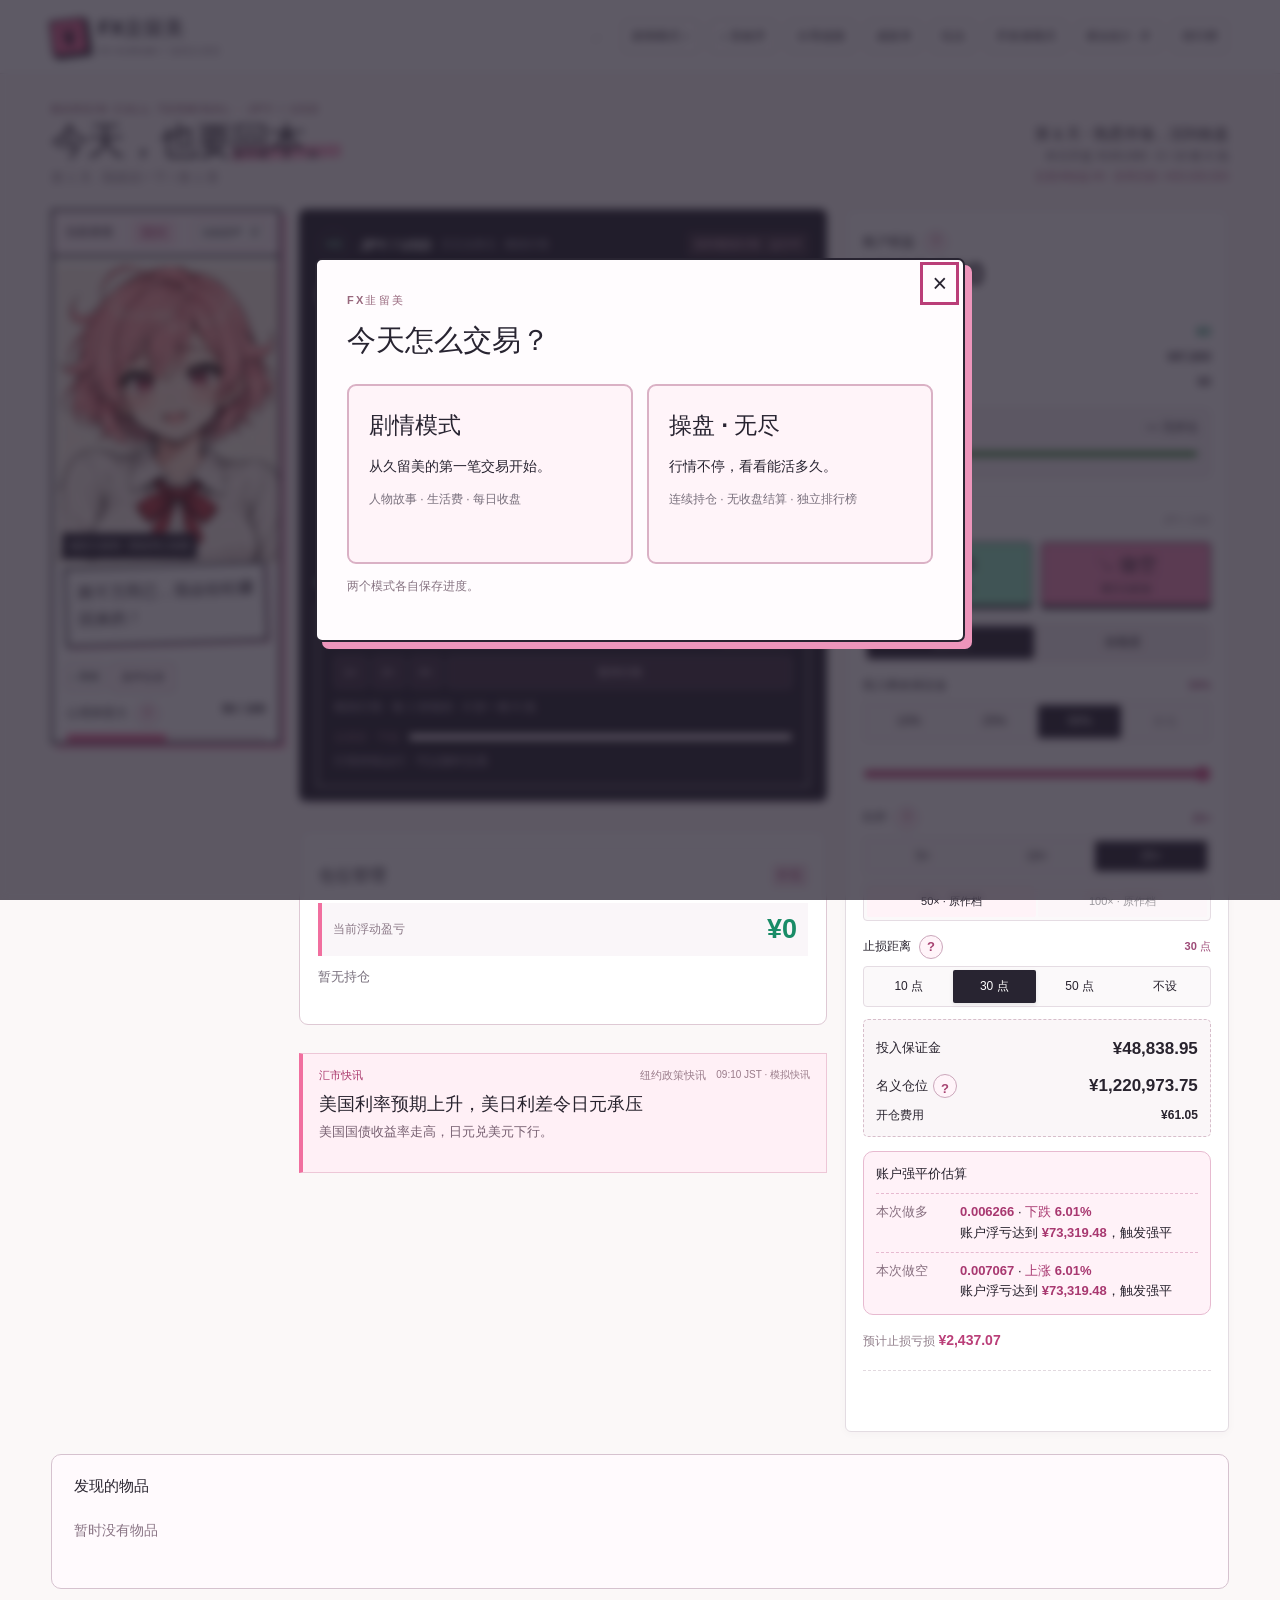
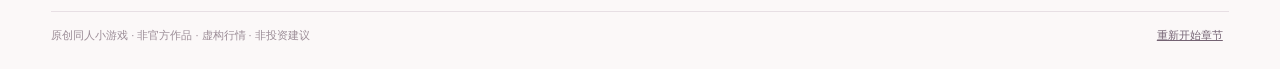
==== index.html @ 971da2e7 "Publish FX game from 8f7f3448ba2b52155eb3a84fe2fa0e01e184f22c" ====
<!doctype html>
<html lang="zh-CN">
<head>
  <meta charset="utf-8"><meta name="viewport" content="width=device-width,initial-scale=1">
  <meta name="theme-color" content="#f16f9f">
  <meta name="description" content="持仓穿过连续蜡烛图，读突发消息、管理多笔订单，和久留美一起经历外汇交易日。原创同人风模拟小游戏。">
  <title>FX韭留美 · 今天也要回本</title>
  <link rel="icon" href="data:image/svg+xml,%3Csvg xmlns='http://www.w3.org/2000/svg' viewBox='0 0 32 32'%3E%3Crect width='32' height='32' rx='6' fill='%23f16f9f'/%3E%3Ctext x='16' y='24' text-anchor='middle' font-size='25' font-weight='bold' fill='%23231f2d'%3E¥%3C/text%3E%3C/svg%3E">
  <link rel="stylesheet" href="./fx/style.css?v=8f7f3448ba2b52155eb3a84fe2fa0e01e184f22c">
</head>
<body>
<header class="topbar">
  <a class="brand" href="./fx.html"><span class="brand-mark">¥</span><span>FX韭留美 <small>FX KURUMI / 漫画交易室</small></span></a>
  <div class="top-right"><span id="saved" role="status">✓</span><button id="mode-open">剧情模式 ▾</button><button id="sound" aria-pressed="false">♪ 音效关</button><button id="share-open">分享战报</button><button id="achievements-open">成就 <b id="achievement-count">0</b></button><button id="help">玩法</button><button id="developer-open">开发者模式</button><button id="privacy-toggle">匿名统计</button><button id="leaderboard-open">排行榜</button></div>
</header>
<main>
  <p id="storage-warning" class="storage-warning" role="status" hidden></p>
  <p id="developer-status" class="developer-status" hidden>开发测试存档 · 数据已修改 · 不计入玩家统计</p>
  <div class="page-heading"><div><div class="eyebrow">MARGIN CALL TERMINAL · JPY / USD</div><h1>今天，也要<span>回本。</span></h1><p id="stage-name">第一天 / 我就试一下</p></div><div class="mission"><b id="mission-title">第一天 · 熟悉市场</b><span id="mission-copy">开盘 ¥100,000</span><small id="chapter-target">章节挑战：累计到 ¥150,000</small></div></div>
  <section class="game-grid" aria-label="外汇交易游戏">
    <aside class="character-card" id="character-card">
      <div class="character-heading"><span>当前表情</span><b id="emotion-label">平静</b><button id="voice-toggle" aria-pressed="false">动画原声 · 开</button></div>
      <div class="portrait"><img id="portrait" src="./fx/expressions/kurumi-calm.webp?v=8f7f3448ba2b52155eb3a84fe2fa0e01e184f22c" alt="久留美平静地看着屏幕"><span id="impact-stamp" class="impact-stamp" aria-hidden="true"></span><span class="portrait-name">福贺久留美 / 原创同人绘制</span></div>
      <div class="speech" id="speech" aria-live="polite"></div>
      <div class="voice-caption-row"><p id="voice-state" role="status" hidden></p><p id="voice-caption" lang="ja" hidden></p><button id="voice-replay" aria-label="重播当前心情的日语原声" hidden>↻ 重播</button><button id="voice-library-open">原声目录</button></div>
      <div class="sanity-label"><span>心理承受力 <button class="help-dot" data-help="mental" aria-label="了解心理承受力">?</button></span><b id="sanity-text">50 / 100</b></div><div class="sanity-meter"><span id="sanity-fill"></span></div>
      <p id="mental-detail" class="mental-detail" hidden></p>
    </aside>
    <div class="market-stack">
      <section class="terminal" id="terminal">
        <div class="terminal-head"><div class="pair"><span>¥/$</span><b>JPY / USD</b><small>日元兑美元 · 模拟行情</small></div><span id="market-phase">市场已暂停 · 等待决策</span></div>
        <div class="market-price"><strong id="price">0.006667</strong><span id="change">+0.000%</span><div><b id="beat-label">决策 1 / 4</b><small id="candle-label">下一段：4 根 K 线</small></div></div>
        <p id="inverse-rate" class="quote-unit" hidden>1 日元 = 0.006667 美元</p><div id="chart" class="chart" role="img" aria-label="已发生价格的蜡烛图"></div>
        <div id="risk-alerts" class="risk-alerts" aria-live="polite"></div><div class="chart-foot"><span><i class="up-swatch"></i>上涨 <i class="down-swatch"></i>下跌</span><span>东京汇市</span></div>
        <div class="playback"><div class="lower-heading"><h2>实时行情</h2><button id="motion-toggle">完整动效</button></div><div class="speed-buttons"><button data-speed="1" aria-pressed="true">1×</button><button data-speed="2">2×</button><button data-speed="4">4×</button><button id="skip">暂停行情</button></div><p id="market-cadence" class="small-print"></p><div class="heat-display"><span id="heat-label">交易室 · 平稳</span><div class="heat-meter"><i id="heat-fill"></i></div></div><p id="playback-state">等待下一笔操作</p></div>
      </section>
      <section class="position-card" id="position-card"><div class="ticket-title">仓位管理 <b id="position-count">0 笔</b></div><div class="position-pnl"><span>当前浮动盈亏</span><strong id="floating">¥0</strong></div><div id="account-liquidation" class="liquidation-estimate" hidden><b>当前持仓强平价估算</b><p id="account-liquidation-value"></p></div><p id="position-empty">暂无持仓</p><div id="position-list" class="position-list"></div><div class="hold-actions"><button id="hold">继续持有</button><button id="half">全部减半</button><button id="close">全部平仓</button></div></section>
      <section class="news" id="news"><div class="news-meta"><b>汇市快讯</b><span id="news-source">东京汇市</span><time id="news-time">09:10 JST</time></div><h2 id="news-title">正在读取消息…</h2><p id="news-copy"></p></section>
    </div>
    <aside class="trade-card">
      <div class="account-heading"><span>账户权益 <button class="help-dot" data-help="account" aria-label="了解账户资金">?</button></span><b id="equity">¥100,000</b></div>
      <div class="account-row emphasis"><span id="pnl-period">今日收益</span><b id="day-pnl">¥0</b></div>
      <div class="account-row"><span>可用保证金</span><b id="available-margin"></b></div><div class="account-row"><span>持仓保证金</span><b id="used-margin">¥0</b></div>
      <div class="margin-health"><div><span>保证金率 <button class="help-dot" data-help="margin" aria-label="了解保证金率与强平">?</button></span><b id="margin-level"></b></div><meter id="margin-meter" min="0" max="200" low="100" high="150" optimum="200" value="200"></meter></div>
      <div id="account-details" hidden><div class="account-row"><span>现金余额</span><b id="free-cash"></b></div><div class="account-row"><span>生活费预留</span><b id="reserve-amount"></b></div><div class="account-row"><span>借入未还</span><b id="external-funding"></b></div><div class="account-row"><span>累计手续费</span><b id="fees-paid"></b></div></div>
      <div class="order-empty" id="order-empty">
        <div class="ticket-title">市价订单 <span>JPY / USD</span></div>
        <div class="entry-actions"><button class="long" id="long"><span>↗ 做多</span><small>看日元升值</small></button><button class="short" id="short"><span>↘ 做空</span><small>看日元贬值</small></button></div>
        <div class="amount-mode" role="group" aria-label="投资方式"><button data-order-mode="percent" aria-pressed="true">按比例</button><button data-order-mode="amount" aria-pressed="false">按额度</button></div>
        <fieldset id="percent-field"><legend>投入剩余保证金 <output id="stake-value">50%</output></legend><div class="segments" id="stakes"><button data-stake="0.1">10%</button><button data-stake="0.25">25%</button><button data-stake="0.5" aria-pressed="true">50%</button><button data-stake="1">全仓</button></div><input id="stake-slider" aria-label="投入比例" type="range" min="1" max="100" step="1" value="50"></fieldset>
        <div id="amount-field" class="amount-field" hidden><div class="amount-heading"><label for="order-amount">投入保证金（¥）</label><button type="button" id="amount-random" title="在当前可开仓额度内随机选择，不会下单" aria-label="骰子：随机额度">🎲 随机额度</button></div><input id="order-amount" type="text" inputmode="decimal" autocomplete="off" value="10000" aria-describedby="amount-limit"><div class="amount-slider-heading"><span>拖动选择额度</span><output id="amount-selected">¥10,000</output></div><input id="amount-slider" aria-label="投入保证金额度" type="range" min="100" max="100000" step="any" value="10000"><div class="amount-slider-bounds"><span>¥100</span><span id="amount-slider-max"></span></div><span class="amount-shortcuts"><button type="button" data-amount-step="-1000">−1千</button><button type="button" data-amount-step="1000">＋1千</button><button type="button" data-amount-step="10000">＋1万</button><button type="button" id="amount-max">最大额度</button></span><small id="amount-limit">保证金额度，含费用预览</small><span id="amount-random-status" class="sr-only" role="status"></span></div><fieldset><legend>杠杆 <button class="help-dot" data-help="leverage" aria-label="了解杠杆">?</button><output id="leverage-value">25×</output></legend><div class="segments" id="leverages"><button data-leverage="5">5×</button><button data-leverage="10">10×</button><button data-leverage="25" aria-pressed="true">25×</button></div><div class="segments high-leverage"><button data-leverage="50">50× · 原作档</button><button data-leverage="100">100× · 原作档</button></div></fieldset>
        <fieldset><legend>止损距离 <button class="help-dot" data-help="stop" aria-label="了解止损点数">?</button><output id="stop-value">30 点</output></legend><div class="segments" id="stops"><button data-stop-pips="10">10 点</button><button data-stop-pips="30" aria-pressed="true">30 点</button><button data-stop-pips="50">50 点</button><button data-stop-pips="none">不设</button></div></fieldset>
        <p id="emotion-order-rule" class="small-print" role="status" hidden></p>
        <div class="order-estimate"><div class="primary-estimate"><span>投入保证金</span><b id="preview-margin"></b></div><div class="primary-estimate"><span>名义仓位 <button class="help-dot" data-help="order" aria-label="了解订单金额">?</button></span><b id="preview-notional"></b></div><div><span>开仓费用</span><b id="preview-fee"></b></div><div id="order-details" hidden><div class="account-row"><span>预计扣款</span><b id="preview-debit"></b></div><div class="account-row"><span>强平价估算（JPY / USD）</span><b id="preview-liquidation"></b></div></div></div><section class="liquidation-estimate"><b>账户强平价估算</b><div><span>本次做多</span><p id="liquidation-long"></p></div><div><span>本次做空</span><p id="liquidation-short"></p></div></section><p class="risk-line">预计止损亏损 <b id="risk-amount"></b></p><p id="order-validation" class="order-validation" role="status"></p>
        <button class="quiet" id="wait">空仓观察</button>
      </div>


      <button id="settle-day" class="primary" hidden>全平收盘 · 结算今日</button><p class="ticket-hint" id="last-trade" role="status"></p>
    </aside>
  </section>
  <section class="tools inventory"><div class="lower-heading"><h2>发现的物品</h2><span id="inventory-count"></span></div><p id="inventory-empty">暂时没有物品</p><div class="tool-row" id="tool-list"></div><div id="effect-list" class="effect-list"></div><div id="family-panel" hidden><p id="family-debt"></p><button id="repay-open">归还存款</button></div><div id="loan-panel" hidden><div><b>网络贷款</b><span id="loan-state"></span></div><p id="loan-effect"></p><button id="loan-open">申请 / 还款</button></div></section>
  <footer><span>原创同人小游戏 · 非官方作品 · 虚构行情 · 非投资建议</span><div><button id="day-review" hidden>查看今日结算</button><button id="retire" hidden>结束交易 · 主动离场</button><button id="restart">重新开始章节</button></div></footer>
</main>
<div id="news-flash" class="news-flash" role="status" aria-live="polite" hidden><b id="flash-title"></b><span id="flash-copy"></span></div>
<div id="trade-toast" class="trade-toast" role="status" hidden></div>
<dialog id="help-dialog" class="help-dialog"><button class="x-close" data-close="help-dialog" aria-label="关闭">×</button><span class="eyebrow">JPY / USD</span><h2>交易说明</h2><div id="help-copy"></div><button class="primary" data-close="help-dialog">FX 简单！</button></dialog>
<dialog id="prop-dialog" class="prop-dialog"><span class="eyebrow">TURNING POINT / 这次的选择</span><h2 id="prop-title"></h2><div class="prop-visual" aria-hidden="true"><span class="prop-envelope">¥</span><span class="prop-spark">✦</span></div><strong id="prop-amount"></strong><div id="prop-comic-frame" class="food-comic" hidden><img id="prop-comic" alt="本次消费漫画"></div><p id="prop-line"></p><p id="prop-rule" class="small-print"></p><button id="prop-done" class="primary">回到交易室</button></dialog>
<dialog id="day-dialog" class="day-dialog"><span class="eyebrow">DAY END / THE COMIC STRIP</span><h2 id="day-title">今天先到这里。</h2><p id="day-subtitle"></p><div id="day-story-comic-frame" class="story-comic-frame" hidden></div><div id="day-story-lines"></div><figure id="turnaround-panel" class="homage-panel" hidden><img id="turnaround-comic" alt="本日盈亏反转的原创漫画"><figcaption id="turnaround-caption"></figcaption></figure><figure id="homage-panel" class="homage-panel" hidden><img id="homage-image" alt="原作漫画单格致敬"><figcaption><span id="homage-caption"></span> <a id="homage-source" target="_blank" rel="noopener">原作漫画 ↗</a></figcaption></figure><div class="day-total"><span>收盘资产</span><strong id="day-total"></strong><small id="day-net"></small></div><button id="day-share" class="secondary">保存今日战报</button><button id="next-day" class="primary">第二天见</button></dialog>
<dialog id="bankrupt-dialog" class="day-dialog"><span class="eyebrow">MARGIN CALL / 章节结束</span><h2>人还在，钱先退场了。</h2><p>账户不足 ¥1,000。这一章先到这里。</p><div class="day-total"><span>最后的账户权益</span><strong id="bankrupt-money"></strong></div><button id="bankrupt-rescue" class="secondary" hidden>那把抽屉钥匙……</button><button id="new-chapter" class="primary">重新开始章节</button></dialog>
<dialog id="ending-dialog" class="day-dialog"><span class="eyebrow">ENDING / 原创四格</span><h2 id="ending-title"></h2><p id="ending-summary"></p><p id="ending-before"></p><img id="ending-comic" class="four-comic" alt="结局四格漫画"><div id="ending-captions" class="comic-captions"></div><button id="ending-restart" class="primary">重新开始</button><button id="ending-developer" class="secondary">修改测试数据／恢复原存档</button></dialog>
<dialog id="restart-dialog"><h2>真的要重新开局吗？</h2><p>本机保存的进度会被新章节替换。</p><button id="confirm-restart" class="primary">重新开始</button><button class="secondary" data-close="restart-dialog">继续这一局</button></dialog>
<dialog id="story-dialog" class="story-dialog"><span class="eyebrow">LIFE BETWEEN CANDLES / 原创人物事件</span><h2 id="story-title"></h2><div id="story-comic-frame" class="story-comic-frame" hidden><img id="story-comic" class="four-comic" alt="人物事件四格漫画"><span class="comic-cover cover-two" aria-hidden="true"></span><span class="comic-cover cover-three" aria-hidden="true"></span><span class="comic-cover cover-four" aria-hidden="true"></span></div><div id="story-captions" class="comic-captions"></div><div id="story-lines"></div><div id="story-choices"></div></dialog>
<dialog id="father-take-dialog"><h2>取用父亲的柜中存款</h2><p>取用 ¥3,000,000，将同时记入账户和父亲欠款。整章只能取一次。</p><button id="father-take-confirm" class="primary">取用三百万</button><button class="secondary" data-close="father-take-dialog">关上柜门</button></dialog>
<dialog id="repay-dialog"><h2>把钱放回抽屉</h2><p id="repay-limit"></p><label for="repay-amount">这次归还多少日元</label><input id="repay-amount" type="number" min="1" step="1"><button id="repay-all" class="secondary">归还当前能拿出的全部</button><button id="repay-confirm" class="primary">放回去</button><button class="secondary" data-close="repay-dialog">先等等</button></dialog>
<dialog id="developer-dialog" class="developer-dialog"><button class="x-close" data-close="developer-dialog" aria-label="关闭开发者模式">×</button><h2>开发者模式</h2><p>修改本机游戏数据。首次应用前会备份当前存档；应用会重新生成所选日期的剩余行情，并清空当日交易记录。打开编辑器会暂停行情，持仓请先平掉再编辑。</p><form id="developer-form" class="developer-form">
<label>可用资金（¥）<input id="dev-cash" name="cash" type="number" min="0" max="10000000000" step="any" required></label>
<label>生活费预留（¥）<input id="dev-reserve" name="reserve" type="number" min="0" max="100000000" step="any" required></label>
<label>累计交易净收益（¥）<input id="dev-profit" name="profit" type="number" min="-10000000000" max="10000000000" step="any" required></label>
<label>父亲欠款（¥）<input id="dev-debt" name="debt" type="number" min="0" max="3000000" step="any" required></label>
<label>日期（第几天）<input id="dev-day" name="day" type="number" min="1" max="10000" step="1" required></label>
<label>决策段<select id="dev-beat" name="beat"><option value="0">第 1 段</option><option value="1">第 2 段</option><option value="2">第 3 段</option><option value="3">第 4 段</option></select></label>
<label>日元兑美元价格<input id="dev-price" name="price" type="number" min="0.000001" max="100" step="any" required></label>
<label>压力<input id="dev-stress" name="stress" type="number" min="0" max="100" step="any" required></label>
<label>心理承受力<input id="dev-sanity" name="sanity" type="number" min="0" max="100" step="any" required></label>
<label>游戏阶段<select id="dev-phase" name="phase"><option value="decision">等待决策</option><option value="closing">行情结束，等待全平收盘</option><option value="day_end">收盘完成，等待休息</option><option value="resting">休市休息</option></select></label>
<label class="developer-auto"><input id="dev-auto-sanity" type="checkbox">心理承受力按正常规则计算（取消固定值）</label>
<p class="developer-note">资金与净收益分别设置：只改资金不会自动变成交易盈利。固定承受力会持续到取消固定值或恢复原存档，真实下单限制仍按该值执行。</p>
<div class="developer-actions"><button type="submit" class="primary">应用数据</button><button id="developer-restore" type="button" class="secondary">恢复修改前存档</button><button type="button" class="secondary" data-close="developer-dialog">取消</button></div><p id="developer-error" role="status"></p></form></dialog>
<dialog id="achievements-dialog" class="achievements-dialog"><button class="x-close" data-close="achievements-dialog" aria-label="关闭成就">×</button><span class="eyebrow">FX韭留美 / ACHIEVEMENTS</span><h2>成就档案</h2><p class="small-print">梗来自原作情境，成就条件为本游戏原创。成就跨章节保存，开发测试局不解锁。</p><div id="achievement-book"></div></dialog>
<dialog id="share-dialog" class="share-dialog"><button class="x-close" data-close="share-dialog" aria-label="关闭战报">×</button><span class="eyebrow">FX韭留美 / TRADING REPORT</span><h2 id="share-title">这次的战报</h2><p id="share-status" role="status">正在制作…</p><img id="share-preview" alt="FX韭留美战报分享卡" hidden><div id="share-actions" class="share-actions" hidden><a id="share-download" class="primary" download>保存战报图片</a><a id="share-original" target="_blank" rel="noopener">打开原图</a><button id="share-native" hidden>系统分享</button></div><p id="share-hint" class="small-print"></p></dialog>
<dialog id="voice-library-dialog"><button class="x-close" data-close="voice-library-dialog" aria-label="关闭原声目录">×</button><h2>动画原声 · 试听</h2><p class="small-print">官方公开 PV 短片段。点击 ▶ 试听，可暂停、拖动进度或调整音量。</p><div id="voice-list"></div><p id="voice-library-status" role="status" hidden></p><p id="voice-library-caption" role="status"></p><a href="https://fxkurumi-info.com/movie/" target="_blank" rel="noopener noreferrer">官方影片目录 ↗</a></dialog>
<dialog id="privacy-dialog"><button class="x-close" data-close="privacy-dialog" aria-label="关闭统计说明">×</button><h2>匿名统计做什么？</h2><p id="privacy-copy"></p><p id="privacy-state" role="status"></p><button id="privacy-confirm" class="primary">关闭匿名统计</button></dialog>
<dialog id="margin-dialog"><button class="x-close" data-close="margin-dialog" aria-label="关闭追加保证金">×</button><h2>追加保证金</h2><p id="margin-description"></p><label>追加金额（¥）<input id="margin-amount" type="number" min="100" step="100" inputmode="decimal"></label><button id="margin-max" class="secondary">最大可追加</button><p id="margin-error" role="status"></p><button id="margin-confirm" class="primary">确认追加</button></dialog>
<dialog id="loan-dialog"><button class="x-close" data-close="loan-dialog" aria-label="关闭贷款">×</button><h2>网络贷款</h2><p id="loan-summary"></p><label>金额（¥）<input id="loan-amount" type="number" min="100" step="100" inputmode="decimal" value="10000"></label><p id="loan-error" role="status"></p><button id="loan-borrow" class="primary">借入</button><button id="loan-repay" class="secondary">归还</button></dialog>
<dialog id="leaderboard-dialog" class="leaderboard-dialog"><button class="x-close" data-close="leaderboard-dialog" aria-label="关闭排行榜">×</button><h2>大洋榜 <button class="help-dot" data-help="stats" aria-label="了解战绩指标">?</button></h2><div class="segments ranking-modes"><button data-ranking-game="story" aria-pressed="true">剧情模式</button><button data-ranking-game="endless">操盘模式</button></div><label class="ranking-sort-label">排序 <select id="ranking-sort"><option value="survival">存活天数</option><option value="returnRate">收益率</option><option value="dailyReturnRate">日均收益率</option><option value="totalProfit">总收益</option><option value="maxProfit">最大盈利</option></select></label><button id="ranking-share" class="secondary">保存我的战绩卡</button><p id="ranking-status" role="status"></p><button id="ranking-retry" class="secondary">重新读取</button><div id="ranking-table"></div><form id="ranking-form"><label>留名（可选）<input id="ranking-name" maxlength="16" placeholder="留空即匿名" autocomplete="off"></label><p class="small-print">留空为匿名；昵称最多 16 字。已提交的记录不可修改。</p><p id="ranking-eligibility"></p><button id="ranking-publish" class="primary" type="submit">提交本局成绩</button></form></dialog>
<dialog id="detail-dialog" class="detail-dialog"><button class="x-close" data-close="detail-dialog" aria-label="关闭扩展说明">×</button><h2 id="detail-title"></h2><div id="detail-copy"></div></dialog>
<dialog id="mode-dialog" class="mode-dialog"><button class="x-close" data-close="mode-dialog" aria-label="关闭模式选择">×</button><span class="eyebrow">FX韭留美</span><h2>今天怎么交易？</h2><div class="mode-options"><button data-play-mode="story"><b>剧情模式</b><span>从久留美的第一笔交易开始。</span><small>人物故事 · 生活费 · 每日收盘</small></button><button data-play-mode="endless"><b>操盘 · 无尽</b><span>行情不停，看看能活多久。</span><small>连续持仓 · 无收盘结算 · 独立排行榜</small></button></div><p class="small-print">两个模式各自保存进度。</p></dialog>
<dialog id="opening-dialog" class="opening-dialog"><button id="opening-skip" class="x-close" aria-label="跳过开局故事">×</button><span class="eyebrow" id="opening-count">序章 / 01</span><img id="opening-face" alt="久留美开局故事的表情"><h2 id="opening-title"></h2><p id="opening-copy"></p><div class="opening-links"><a href="https://fxkurumi-info.com/#introduction" target="_blank" rel="noopener">动画故事 ↗</a><a href="https://fxkurumi-info.com/movie/" target="_blank" rel="noopener">官方 PV ↗</a></div><button id="opening-next" class="primary">继续</button></dialog>
<script type="module" src="./fx/app.js?v=8f7f3448ba2b52155eb3a84fe2fa0e01e184f22c"></script>
</body>
</html>
---- fx/style.css ----
:root{font-family:'Space Grotesk','Noto Sans SC',sans-serif;color:#28232e;background:#fbf8f8;font-synthesis:none;--pink:#f16f9f;--pink-dark:#ba3e78;--pink-light:#fff0f6;--ink:#282431;--line:#e7dfe4;--muted:#786f7c;--mint:#94eac4}*{box-sizing:border-box}html{scroll-behavior:smooth}body{margin:0;min-width:320px}button{font:inherit;color:inherit;cursor:pointer;transition:transform .16s,background .16s,box-shadow .16s}button:disabled{opacity:.45;cursor:not-allowed}button:not(:disabled):active{transform:translateY(2px)}button:focus-visible,a:focus-visible{outline:3px solid var(--pink-dark);outline-offset:3px}[hidden]{display:none!important}.positive{color:#198c67!important}.negative{color:#c34179!important}
.topbar{height:74px;background:#fff;border-bottom:1px solid var(--line);padding:0 4%;display:flex;align-items:center;justify-content:space-between;gap:18px}.brand{color:var(--ink);display:flex;align-items:center;gap:11px;font-size:20px;font-weight:900;text-decoration:none;white-space:nowrap}.brand small{font-size:11px;font-weight:700;letter-spacing:1.2px;margin-left:7px;color:#8e8390}.brand-mark{display:grid;place-items:center;background:var(--pink);border:2px solid var(--ink);box-shadow:3px 3px 0 var(--ink);width:36px;height:36px;font-size:25px;transform:rotate(-7deg)}.top-right{display:flex;align-items:center;gap:9px}.top-right>span{font-size:11px;color:#948895;margin-right:9px}.top-right button{border:1px solid #ded4da;background:#fff;border-radius:5px;padding:8px 10px;font-size:12px;white-space:nowrap}.top-right button:hover{background:var(--pink-light)}.top-right .chat-toggle{background:var(--ink);color:white;border-color:var(--ink);padding:8px 14px}.chat-toggle b{display:inline-grid;place-items:center;min-width:18px;height:18px;border-radius:50%;background:var(--pink);color:#251c29;font-size:10px;margin-left:5px}main{max-width:1500px;margin:auto;padding:29px 4% 10px}.page-heading{display:flex;align-items:end;justify-content:space-between;gap:20px;margin-bottom:22px}.eyebrow{font-size:11px;letter-spacing:2.2px;font-weight:700;color:#98687d}.page-heading h1{margin:3px 0 4px;font-size:clamp(30px,3vw,46px);font-weight:900;line-height:1.22;letter-spacing:-1.8px}.page-heading h1 span{position:relative;z-index:0}.page-heading h1 span:after{content:'';position:absolute;left:0;right:0;bottom:3px;height:13px;background:#f5adca;transform:rotate(-2deg);z-index:-1}.page-heading p{font-size:13px;color:#8b7e89;margin:0}.mission{text-align:right;display:grid;gap:4px;padding-bottom:3px}.mission b{font-size:15px}.mission span{font-size:12px;color:#625966}.mission small{font-size:11px;color:#ae6388}
.game-grid{display:grid;grid-template-columns:minmax(200px,.83fr) minmax(355px,1.9fr) minmax(280px,1.09fr);gap:18px;align-items:start}.character-card{border:2px solid var(--ink);box-shadow:5px 5px 0 #f2accb;background:#fff}.character-heading{display:flex;justify-content:space-between;align-items:center;font-size:12px;border-bottom:2px solid var(--ink);padding:10px 12px;background:#fff6fa}.character-heading b{color:#ae3e71;background:#fce1ed;padding:3px 8px;font-size:13px}.portrait{position:relative;height:310px;background:#f7dfe9;overflow:hidden}.portrait img{width:100%;height:100%;object-fit:cover;object-position:center 23%;display:block}.portrait-name{position:absolute;bottom:8px;left:9px;background:var(--ink);color:#fff;font-size:10px;padding:6px 7px;letter-spacing:.2px}.impact-stamp{position:absolute;top:12px;left:11px;color:#a62d66;font-weight:900;font-size:18px;line-height:1.3;transform:rotate(-8deg);text-shadow:2px 2px white,-2px 2px white,2px -2px white}.speech{border:2px solid var(--ink);box-shadow:3px 3px 0 #ebc3d6;background:#fff;margin:-2px 12px 19px;position:relative;z-index:1;transform:rotate(-2deg);padding:11px;font-size:16px;font-weight:800;min-height:66px;line-height:1.65}.sanity-label{display:flex;justify-content:space-between;margin:0 14px 8px;font-size:12px}.sanity-meter{height:8px;margin:0 14px;background:#f1e9ed}.sanity-meter span{display:block;width:100%;height:100%;background:var(--pink);transition:width .22s}.character-card>p{font-size:11px;color:#80727d;margin:9px 14px 16px;line-height:1.7}
.market-stack{min-width:0;display:grid;gap:12px}.terminal{background:#26242f;border-radius:7px;color:#fff;padding:19px 18px 14px;box-shadow:0 3px 0 #ded5dd}.terminal-head{display:flex;justify-content:space-between;align-items:center;gap:8px}.pair{display:flex;align-items:center;gap:9px}.pair span{color:var(--mint);border:1px solid #55515f;font-size:11px;border-radius:100%;width:33px;height:33px;display:grid;place-items:center}.pair b{font-size:15px}.pair small{font-size:11px;color:#b9b4c5}.terminal-head>span{font-size:11px;color:#edc4d8;background:#403540;padding:5px 7px;border-radius:2px;text-align:right}.market-price{display:flex;align-items:baseline;gap:12px;margin-top:15px}.market-price strong{font-size:34px;font-weight:500;letter-spacing:-1px}.market-price>span{font-size:13px}.market-price>div{margin-left:auto;display:grid;text-align:right;gap:2px}.market-price b{font-size:12px;color:#f4bbd3}.market-price small{font-size:10px;color:#aaa5b4}.chart{height:240px;margin-top:8px}.chart svg{width:100%;height:100%;overflow:visible}.chart-foot{display:flex;justify-content:space-between;gap:12px;font-size:10px;color:#aba5b7}.chart-foot i{display:inline-block;width:7px;height:7px;margin:0 5px}.chart-foot i:first-child{margin-left:0}.up-swatch{background:#8ae4bf}.down-swatch{background:#f58cba}.news{border:1px solid #edc7d7;border-left:4px solid var(--pink);background:#fff0f6;padding:14px 16px;min-height:148px}.news-meta{display:flex;justify-content:space-between;font-size:11px;color:#a83469}.news-meta span{color:#9a7c8a}.news h2{font-size:18px;margin:8px 0 4px;line-height:1.45}.news p{font-size:13px;line-height:1.7;margin:0;color:#765f70}.news-bottom{display:flex;align-items:center;justify-content:space-between;gap:8px;margin-top:10px;border-top:1px solid #eed2de;padding-top:9px;color:#a04d73;font-size:11px}.news-bottom button{border:1px solid #dda6bd;color:#9d3d6b;background:#fff8fb;border-radius:3px;font-size:11px;padding:5px 9px}.ticker{display:flex;align-items:center;gap:9px;border:1px solid var(--line);background:#fff;padding:9px 12px;min-height:48px}.ticker-label{font-size:12px;font-weight:800;white-space:nowrap}.ticker-label small{display:none}.ticker p{font-size:11px;color:#837583;overflow:hidden;white-space:nowrap;text-overflow:ellipsis;margin:0;flex:1}.ticker button{font-size:11px;border:0;background:none;color:#a84475;text-decoration:underline;white-space:nowrap}
.trade-card{border:1px solid #e3dce2;border-radius:6px;background:#fff;padding:20px 17px 18px;box-shadow:0 2px 8px #33253508}.account-heading{display:grid;gap:3px;padding-bottom:12px}.account-heading span{font-size:13px;font-weight:700}.account-heading small{font-size:10px;color:#9e919c;font-weight:400;margin-left:5px}.account-heading b{font-size:31px;font-weight:600;letter-spacing:-1.2px}.account-row{display:flex;justify-content:space-between;gap:8px;font-size:12px;color:#807582;padding:4px 0}.account-row b{color:#403947;font-weight:600}.account-row.emphasis{border-top:1px dashed #e0d5dd;margin-top:8px;padding-top:10px;font-size:13px}.capital-flow{height:0;overflow:hidden;opacity:0;color:#a94575;font-size:11px;text-align:center;transition:height .2s,opacity .2s}.capital-flow:not(:empty){height:auto;min-height:25px;opacity:1;margin:7px 0;background:#fff1f7;padding:5px}.ticket-title{border-top:1px solid #ebe3e7;padding-top:15px;font-size:14px;font-weight:800;display:flex;justify-content:space-between;align-items:center;gap:5px}.ticket-title span{font-size:10px;color:#a2959f;font-weight:400}.ticket-title b{background:#f5e1eb;color:#ad4779;padding:3px 7px;font-size:12px}.trade-card fieldset{border:0;padding:0;margin:14px 0 0;min-width:0}.trade-card legend{display:flex;justify-content:space-between;width:100%;padding:0;margin-bottom:7px;font-size:12px;font-weight:600}.trade-card output{font-size:11px;color:#9d4a77;font-weight:600}.segments{display:flex;border:1px solid #e5dce3;background:#fbf9fa;padding:3px;gap:2px;border-radius:4px}.segments button{flex:1;min-width:0;border:0;background:none;border-radius:2px;padding:8px 2px;font-size:12px}.segments button[aria-pressed="true"]{background:var(--ink);color:white;box-shadow:0 2px 4px #251f2d18}.risk-line{font-size:11px;color:#917f8b;line-height:1.6;margin:12px 0}.risk-line b{color:#b34d7c}.entry-actions{display:grid;grid-template-columns:1fr 1fr;gap:9px}.entry-actions button{border:1px solid var(--ink);box-shadow:0 3px 0 var(--ink);border-radius:4px;padding:9px 5px;background:var(--mint)}.entry-actions button.short{background:#f28fba}.entry-actions span{display:block;font-size:19px;font-weight:800}.entry-actions small{font-size:10px}.quiet{width:100%;padding:10px 7px;background:#fff;border:1px solid #d6cbd3;border-radius:4px;margin-top:14px;font-size:12px}.quiet:hover,.hold-actions button:hover{background:#fff0f6}.position-price{display:grid;grid-template-columns:1fr auto;gap:7px;font-size:11px;color:#817380;margin-top:16px}.position-price b{font-size:13px;color:var(--ink)}.position-pnl{margin-top:15px;background:#faf6f9;border-left:4px solid var(--pink);padding:11px;display:grid;gap:4px}.position-pnl span{font-size:11px;color:#8b7987}.position-pnl strong{font-size:29px}.position-meta,.position-risk{display:flex;justify-content:space-between;gap:8px;font-size:11px;color:#877985;margin-top:12px}.position-risk{border-top:1px dashed #e5dbe1;padding-top:12px;margin-bottom:16px}.position-risk b{color:#a93c72}.hold-actions{display:grid;gap:8px}.hold-actions button{padding:11px 7px;border:1px solid #d5c9d2;background:#fff;border-radius:4px;font-size:12px;font-weight:600}.hold-actions button:first-child{background:var(--mint);border-color:var(--ink);box-shadow:0 3px 0 var(--ink)}.hold-actions button:last-child{background:#fbd5e6}.ticket-hint{border-top:1px dashed #e2d9df;margin:17px 0 0;padding-top:12px;font-size:11px;color:#847682;line-height:1.65;min-height:43px}
.lower-grid{display:grid;grid-template-columns:2.72fr 1fr;gap:18px;margin:24px 0 20px}.tools,.playback{background:#fff;border:1px solid var(--line);padding:16px}.lower-heading{display:flex;justify-content:space-between;align-items:center;gap:10px;margin-bottom:11px}.lower-heading h2{margin:0;font-size:15px}.lower-heading span{font-size:11px;color:#948794}.tool-row{display:grid;grid-template-columns:repeat(3,1fr);gap:9px}.tool-row button{text-align:left;background:#fff9fc;border:1px solid #e3d6df;border-radius:4px;padding:12px 10px;min-height:72px}.tool-row button:hover:not(:disabled){background:#ffe8f2;border-color:#d883aa;transform:translateY(-2px)}.tool-row b{display:block;font-size:13px;margin-bottom:5px}.tool-row small{font-size:11px;line-height:1.5;color:#8d7e8b}.speed-buttons{display:flex;gap:5px}.speed-buttons button{border:1px solid #ded2da;background:#fff;border-radius:4px;padding:8px 9px;font-size:11px;white-space:nowrap}.speed-buttons button[aria-pressed="true"]{background:var(--ink);color:white}.speed-buttons button:last-child{flex:1}.playback p{font-size:11px;color:#9a8a95;margin:10px 0 0}footer{border-top:1px solid var(--line);padding:15px 0;display:flex;justify-content:space-between;gap:10px;align-items:center;color:#9b8c96;font-size:11px}footer button{border:0;background:none;text-decoration:underline;color:#746373;font-size:11px}
.news-flash{position:fixed;z-index:6;top:86px;left:50%;transform:translateX(-50%);width:min(560px,calc(100% - 32px));background:#fff7fb;border:2px solid var(--ink);box-shadow:6px 6px 0 var(--pink);padding:14px 18px}.news-flash b{display:block;color:#ae3972;font-size:15px}.news-flash span{display:block;margin-top:5px;font-size:12px;color:#665666;line-height:1.6}.trade-toast{position:fixed;z-index:7;top:45%;left:50%;transform:translateX(-50%);padding:14px 20px;background:#fff;border:2px solid var(--ink);box-shadow:5px 5px 0 var(--pink);font-size:18px;font-weight:800;white-space:nowrap;max-width:95vw}.trade-toast.loss{color:#b9447b}.trade-toast.gain{color:#218c68}.flying-order{position:fixed;z-index:11;pointer-events:none;background:var(--pink);border:2px solid var(--ink);box-shadow:3px 3px 0 var(--ink);padding:8px 10px;font-weight:800;font-size:14px;white-space:nowrap}
dialog{border:2px solid var(--ink);border-radius:7px;background:#fffcfe;color:var(--ink);box-shadow:7px 7px 0 #ed95bb;max-height:90dvh;overflow:auto;padding:28px;width:min(540px,calc(100% - 28px))}dialog::backdrop{background:#211b2ab8;backdrop-filter:blur(4px)}dialog h2{font-size:27px;line-height:1.3;margin:9px 0 13px}dialog p,dialog li{font-size:14px;line-height:1.8}dialog ol{padding-left:20px}dialog li{margin:10px 0}.small-print{font-size:12px!important;color:#877482}.primary,.secondary{display:block;width:100%;border-radius:4px;padding:12px;border:1px solid var(--ink);margin-top:13px;font-size:14px}.primary{background:var(--pink);font-weight:800;box-shadow:0 3px 0 var(--ink)}.secondary{background:#fff;border-color:#d7cbd3}.x-close{position:absolute;right:10px;top:8px;border:0;background:none;font-size:25px}.chat-dialog{width:390px;height:min(670px,calc(100dvh - 42px));max-height:calc(100dvh - 42px);margin:auto 24px auto auto;padding:0;display:flex;flex-direction:column}.chat-dialog:not([open]){display:none}.chat-head{display:flex;justify-content:space-between;align-items:center;padding:18px 17px;background:#fbe7f0;border-bottom:1px solid #efd0de}.chat-head b{font-size:17px}.chat-head small{display:block;font-size:10px;color:#947889;margin-top:3px}.chat-head button{font-size:24px;border:0;background:none}.chat-tabs{display:flex;border-bottom:1px solid var(--line)}.chat-tabs button{flex:1;border:0;background:#fff;text-align:center;font-size:12px;padding:12px 3px}.chat-tabs button[aria-selected="true"]{border-bottom:3px solid var(--pink-dark);font-weight:800;color:#aa4677}.chat-tabs span{color:#9f8b99}.chat-messages{flex:1;min-height:0;overflow:auto;background:#fcf8fa;padding:16px}.message{max-width:85%;margin-bottom:15px}.message b{font-size:10px;color:#9d5780}.message p{display:inline-block;background:white;border:1px solid #e8dbe4;padding:8px 10px;border-radius:4px;margin:4px 0 0;font-size:13px;line-height:1.6}.message.self{margin-left:auto;text-align:right}.message.self b{display:block}.message.self p{background:#f8dbe9;border-color:#e6acc6;text-align:left}.chat-replies{display:flex;gap:7px;padding:12px;flex-wrap:wrap;background:white;border-top:1px solid var(--line)}.chat-replies button{background:#fff4f8;border:1px solid #dfc0d0;border-radius:16px;font-size:11px;padding:7px 9px}.chat-replies button:hover:not(:disabled){background:#fbdde9}.chat-note{font-size:10px!important;margin:0 12px 12px;color:#968594;line-height:1.4!important}.day-dialog{width:min(640px,calc(100% - 28px))}.three-panels{display:grid;grid-template-columns:repeat(3,1fr);gap:8px;margin:20px 0}.three-panels>div{border:2px solid var(--ink);background:#fff4f9;min-height:150px;padding:11px}.three-panels>div:nth-child(2){background:#f5dce8}.three-panels>div:nth-child(3){background:#fffbfd}.three-panels small{font-size:10px;letter-spacing:1px;color:#a34876;font-weight:800}.three-panels p{font-size:13px;line-height:1.65;margin:12px 0 0;font-weight:600}.day-total{border-top:2px dashed #dfc4d2;border-bottom:2px dashed #dfc4d2;padding:14px 0;margin:20px 0}.day-total span,.day-total small{display:block;font-size:12px;color:#887080}.day-total strong{display:block;font-size:38px;margin:5px 0}.settlement-dialog{width:min(550px,calc(100% - 28px))}.settlement-head span{font-size:11px;color:#a24d77;font-weight:800;letter-spacing:2px}.settlement-head h2{font-size:27px}.settlement-head p{color:#847681}.settlement-ledger{max-height:38vh;overflow:auto;border-top:1px solid var(--line);margin-top:14px}.settlement-row{display:grid;grid-template-columns:1fr auto;gap:3px 8px;border-bottom:1px dashed #e6dce1;padding:9px 0;font-size:12px}.settlement-row small{grid-column:1/-1;color:#a08e9a}.settlement-row b{color:#228864}.settlement-row.loss-row b{color:#c14e7d}.settlement-total{border-top:2px solid var(--ink);padding-top:14px;margin-top:15px}.settlement-total span{display:block;font-size:13px}.settlement-total strong{display:block;font-size:34px;margin:4px 0}.settlement-total small{font-size:12px;color:#9c557c}.settlement-next{display:block;width:100%;background:var(--pink);border:1px solid var(--ink);box-shadow:0 3px 0 var(--ink);padding:12px;margin-top:18px;border-radius:4px;font-weight:800}.trade-feedback{display:none}
@media(max-width:1180px){main{padding-left:2.6%;padding-right:2.6%}.topbar{padding:0 2.6%}.game-grid{grid-template-columns:200px minmax(320px,1fr) 280px;gap:12px}.portrait{height:282px}.terminal{padding:15px 12px}.pair small{display:none}.trade-card{padding:16px 12px}.chart{height:228px}.lower-grid{gap:12px}.tool-row small{font-size:10px}}
@media(max-width:930px){.top-right>span{display:none}.game-grid{grid-template-columns:minmax(0,1fr) 280px}.character-card{grid-column:1/-1;display:grid;grid-template-columns:110px 1fr 190px;min-height:130px;align-items:center;padding-right:10px;box-shadow:3px 3px 0 #f2accb}.character-heading{grid-column:2;grid-row:1;align-self:start;border:0;background:none;padding:8px 10px;font-size:11px}.portrait{grid-column:1;grid-row:1/4;height:130px}.portrait-name,.impact-stamp{display:none}.speech{grid-column:2;grid-row:2/4;margin:16px 8px 12px;min-height:0;padding:8px;font-size:14px}.sanity-label{grid-column:3;grid-row:1;align-self:end;margin:0 8px}.sanity-meter{grid-column:3;grid-row:2;margin:0 8px}.character-card>p{grid-column:3;grid-row:3;align-self:start;margin:0 8px 9px;font-size:10px}.lower-grid{grid-template-columns:1fr}.chart{height:235px}}
@media(max-width:690px){.topbar{height:60px;padding:0 14px}.brand{font-size:16px;gap:8px}.brand-mark{width:28px;height:28px;font-size:22px}.brand small{display:none}.top-right{gap:4px}.top-right button{padding:7px;font-size:11px}.top-right .chat-toggle{padding:7px 9px}main{padding:18px 13px 8px}.page-heading{gap:10px;align-items:start;margin-bottom:14px}.page-heading h1{font-size:28px;letter-spacing:-1px}.page-heading p{font-size:11px}.eyebrow{font-size:9px;letter-spacing:1px}.mission{max-width:150px;padding-top:8px}.mission b{font-size:11px}.mission span,.mission small{font-size:9px;line-height:1.4}.game-grid{grid-template-columns:1fr;gap:12px}.character-card{grid-template-columns:86px 1fr 115px;min-height:108px;padding-right:3px}.portrait{height:108px}.character-heading{font-size:9px;padding:5px 7px}.character-heading b{font-size:10px;padding:2px 3px}.speech{font-size:11px;line-height:1.5;margin:14px 5px 5px;padding:6px}.sanity-label{font-size:9px;margin:0 5px}.sanity-meter{height:6px;margin:0 5px}.character-card>p{font-size:9px;line-height:1.3;margin:0 5px 8px}.terminal{padding:14px 13px 12px}.terminal-head>span{font-size:10px}.market-price{margin-top:10px}.market-price strong{font-size:31px}.market-price>span{font-size:11px}.market-price b{font-size:11px}.market-price small{font-size:9px}.chart{height:196px}.chart-foot{font-size:9px}.chart-foot span:last-child{display:none}.news{padding:12px;min-height:0}.news h2{font-size:16px}.news p{font-size:12px}.news-bottom{font-size:10px}.ticker{min-height:40px;padding:8px}.ticker-label,.ticker button{font-size:10px}.ticker p{font-size:10px}.trade-card{padding:15px}.account-heading{grid-column:1/-1}.account-heading b{font-size:31px}.trade-card{display:grid;grid-template-columns:1fr 1fr;column-gap:14px}.account-row{font-size:11px}.account-row.emphasis{grid-column:1/-1}.capital-flow,.order-empty,.position-card,.ticket-hint{grid-column:1/-1}.order-empty{display:grid;grid-template-columns:1fr 1fr;gap:0 10px}.order-empty[hidden],.position-card[hidden]{display:none!important}.ticket-title{grid-column:1/-1}.trade-card fieldset{margin-top:10px}.trade-card fieldset:nth-of-type(3){grid-column:1/-1}.trade-card legend{font-size:11px}.segments button{font-size:11px;padding:9px 0;min-height:38px}.risk-line,.entry-actions,.quiet{grid-column:1/-1}.entry-actions{margin-top:3px}.quiet{margin-top:11px}.position-card{margin-top:3px}.position-pnl{margin-top:12px}.hold-actions{grid-template-columns:repeat(3,1fr);gap:5px}.hold-actions button{font-size:11px;padding:9px 5px}.lower-grid{margin-top:16px}.tools,.playback{padding:13px}.tool-row{grid-template-columns:1fr;gap:6px}.tool-row button{min-height:0;padding:10px}.tool-row b{font-size:12px}.tool-row small{font-size:10px}.playback p{font-size:10px}.chat-dialog{width:100%;height:min(75dvh,650px);max-height:85dvh;margin:auto 0 0;border-radius:12px 12px 0 0}.three-panels{grid-template-columns:1fr}.three-panels>div{min-height:0;padding:9px}.three-panels p{margin:4px 0 0;font-size:12px}.day-dialog{padding:21px}.day-dialog h2{font-size:23px}.day-total strong{font-size:33px}.settlement-dialog{padding:20px}footer{font-size:9px}footer button{font-size:10px}.trade-toast{white-space:normal;text-align:center;font-size:14px;width:calc(100% - 42px)}}
@media(prefers-reduced-motion:reduce){body:not(.motion-full) *,body:not(.motion-full) *:before,body:not(.motion-full) *:after{animation:none!important;transition:none!important;scroll-behavior:auto!important}}
/* Prevent the chart's intrinsic SVG size from widening the mobile grid. */
.market-stack{grid-template-columns:minmax(0,1fr)}.market-stack>*{min-width:0}.chart{min-width:0;overflow:hidden}.ticker p{min-width:0}
@media(max-width:690px){.page-heading{display:block}.page-heading h1{white-space:nowrap;font-size:clamp(25px,7.2vw,30px)}.mission{max-width:none;text-align:left;border-left:3px solid var(--pink);padding:4px 0 4px 8px;margin-top:10px}.mission b{font-size:12px}.mission span,.mission small{font-size:10px}.market-price{gap:7px}.market-price strong{font-size:28px}.market-price>div{min-width:66px}.terminal-head{gap:4px}.terminal-head>span{max-width:104px}}

/* Yen trading room: character switching, transaction feedback and story items. */
.character-heading{gap:5px;flex-wrap:wrap}.character-heading button{font-size:10px;border:1px solid #d9b2c4;background:#fff;padding:4px 6px;border-radius:3px;white-space:nowrap}.character-card .mental-detail{font-size:10px;color:#a94573;border-top:1px dashed #edcede;padding-top:7px;margin-top:-6px}.quote-unit{font-size:10px;color:#b8afc2;margin:4px 0 0;line-height:1.6}.market-price strong{font-variant-numeric:tabular-nums;font-size:clamp(26px,2.7vw,36px)}.news-meta{flex-wrap:wrap;gap:5px 10px}.news-meta span{margin-left:auto}.news-meta time{font-size:10px;color:#9a7c8a}.news{min-height:120px}.tools #father{background:#fff7e7;border-color:#e4c992}.lower-heading #motion-toggle{font-size:10px;background:#fff;border:1px solid #dacbd5;padding:4px 6px;border-radius:3px}.heat-display{display:flex;align-items:center;gap:10px;margin-top:12px}.heat-display>span{font-size:11px;white-space:nowrap;color:#936f83}.heat-meter{height:6px;flex:1;overflow:hidden;border-radius:5px;background:#efe6ec}.heat-meter i{display:block;height:100%;border-radius:5px;background:linear-gradient(90deg,#8ce0bc,#ffbd64,#f575a4);transition:width .35s}.heat-display+p{margin-top:7px}.deal-impact{position:fixed;z-index:80;pointer-events:none;left:50%;top:38%;display:grid;gap:5px;text-align:center;padding:14px 26px;min-width:220px;background:#fff7ec;border:3px solid #312332;box-shadow:6px 6px 0 #ef98ba;color:#322535}.deal-impact small{font-size:14px;font-weight:900;letter-spacing:2px}.deal-impact b{font-size:30px;font-weight:900;white-space:nowrap}.deal-impact.loss{background:#fbe2ee;box-shadow:6px 6px 0 #b76289}.deal-impact.hold{background:#e4f9ef}.trade-spark{position:fixed;width:8px;height:12px;z-index:79;border-radius:2px;pointer-events:none;box-shadow:0 0 12px #ffcc7888}body[data-heat="4"] .terminal,body[data-heat="5"] .terminal{border:1px solid #c88950}body[data-heat="5"] .heat-display>span{color:#c6602b;font-weight:900}.prop-dialog{width:min(460px,calc(100% - 30px));padding:30px;text-align:center;border:3px solid #302432;border-radius:0;box-shadow:8px 8px 0 #ec9fc0;overflow:hidden}.prop-dialog::backdrop{background:#211823bb;backdrop-filter:blur(4px)}.prop-dialog h2{font-size:26px;line-height:1.4;margin:12px 0}.prop-visual{height:126px;display:grid;place-items:center;position:relative}.prop-envelope{display:grid;place-items:center;transform:rotate(-5deg);width:118px;height:82px;background:linear-gradient(155deg,#fff6d5,#efc974);border:3px solid #3c2c31;box-shadow:5px 5px 0 #dba858;color:#624729;font-size:44px;font-weight:900}.prop-spark{position:absolute;right:23%;top:6px;font-size:33px;color:#e99e41}.prop-dialog[data-kind="mochiko"] .prop-envelope{background:#d3e5fc;box-shadow:5px 5px 0 #8fabcc}.prop-dialog[data-kind="yasuko"] .prop-envelope{background:#ebd1e5;box-shadow:5px 5px 0 #b57fa4}.prop-dialog>strong{display:block;font-size:35px;font-weight:900;color:#a84470;font-variant-numeric:tabular-nums}.prop-dialog>p{font-size:14px;line-height:1.8}.prop-dialog .small-print{font-size:11px;color:#9a7d8a}.prop-dialog .primary{width:100%}.canon-quote{margin:16px 0;padding:12px;border-left:3px solid #e28faf;background:#fff1f7;font-size:13px;line-height:1.7}.canon-quote cite{display:block;font-size:10px;font-style:normal;margin-top:5px}.canon-quote a{color:#a74372}.comic-face{width:100%;height:124px;object-fit:contain;display:block;margin:2px 0 8px}.three-panels>div{overflow:hidden}.three-panels p{font-size:12px}
@media(max-width:930px){.character-card{grid-template-columns:110px minmax(0,1fr);padding-right:10px}.portrait{grid-row:1/6;height:162px}.character-heading{grid-column:2;grid-row:1;padding:7px 9px;align-self:center;justify-content:start}.speech{grid-column:2;grid-row:2;margin:0 8px 10px}.sanity-label{grid-column:2;grid-row:3;align-self:center;margin:0 9px 5px}.sanity-meter{grid-column:2;grid-row:4;margin:0 9px}.character-card>p#emotion-explain{display:none}.character-card .mental-detail{grid-column:2;grid-row:5;border:0;margin:4px 9px 7px;padding:0;align-self:center}.character-heading b{margin-right:auto}.character-heading button{font-size:10px}}
@media(max-width:690px){.character-card{grid-template-columns:90px minmax(0,1fr);min-height:144px;padding-right:5px}.portrait{height:144px}.character-heading{padding:6px 5px;gap:4px}.character-heading>span{display:none}.character-heading button{font-size:9px;padding:4px}.speech{font-size:12px;margin:0 5px 9px;padding:6px;line-height:1.5}.sanity-label{font-size:10px;margin:0 5px 4px}.sanity-meter{margin:0 5px}.character-card .mental-detail{font-size:9px;margin:4px 5px 6px}.news-meta span{font-size:10px}.news-meta time{width:100%;font-size:9px}.market-price strong{font-size:29px}.quote-unit{font-size:9px}.tools .tool-row{grid-template-columns:1fr;gap:7px}.tool-row button{display:flex;justify-content:space-between;align-items:center;gap:10px}.tool-row b{font-size:12px}.tool-row small{font-size:9px;margin:0;text-align:right}.deal-impact{padding:12px 18px;min-width:210px}.deal-impact b{font-size:27px}.prop-dialog{padding:22px}.prop-dialog h2{font-size:23px}.prop-dialog>strong{font-size:31px}.three-panels>div{display:grid;grid-template-columns:75px minmax(0,1fr);gap:0 9px;align-items:center}.comic-face{grid-column:1;grid-row:1/3;height:95px;width:75px;margin:0}.three-panels small,.three-panels p{grid-column:2}.three-panels p{line-height:1.6}.three-panels small{align-self:end}.three-panels p{align-self:start}}
.tool-row{display:grid;grid-template-columns:repeat(3,minmax(0,1fr));gap:10px}.tool-row button{min-width:0}.effect-list p{margin:8px 0;padding:8px 12px;background:#f7e6ec;border-left:3px solid #d16c92;font-size:12px;line-height:1.6}#family-panel{border:1px dashed #bb6c86;border-radius:8px;padding:12px;margin:14px 0}#family-panel p{margin:0 0 8px;font-size:13px}.story-dialog{width:min(540px,calc(100vw - 28px))}.story-dialog p{line-height:1.8}#story-choices{display:grid;gap:10px;margin-top:24px}#story-choices button{text-align:left;padding:14px;background:#fae6ee;border:1px solid #df8dac;border-radius:8px}#repay-amount{display:block;width:100%;box-sizing:border-box;padding:12px;font-size:18px;margin:10px 0}#journal-lines{max-height:50vh;overflow:auto}.chat-tabs{overflow-x:auto}.chat-tabs button{flex:1;min-width:95px}.chat-replies,#chat-replies{flex-wrap:wrap;max-height:180px;overflow:auto}.comic-face{object-fit:cover;object-position:top}.top-right{flex-wrap:wrap}#privacy-toggle{font-size:11px}
@media(max-width:650px){.tool-row{display:grid;grid-template-columns:repeat(2,minmax(0,1fr))}.top-right{gap:5px}.topbar{align-items:flex-start}.top-right button{padding:6px}.story-dialog{padding:20px}#story-lines p{font-size:14px}}

.voice-caption-row{margin:0 12px 10px;display:flex;align-items:center;gap:6px}#voice-caption{font-size:11px;line-height:1.5;margin:0;color:#9c4d72;flex:1}#voice-replay{border:1px solid #d9b2c4;background:#fff;border-radius:4px;font-size:10px;padding:5px;white-space:nowrap}#voice-toggle{font-size:10px;padding:4px 6px;border:1px solid #d9b2c4;background:#fff;border-radius:3px;white-space:nowrap}@media(max-width:690px){.voice-caption-row{grid-column:2;margin:0 5px 5px}#voice-caption{font-size:9px}#voice-toggle{font-size:9px}.character-heading{grid-column:2;gap:4px}}
/* Closing and night are player-controlled states, independent of market playback. */
#settle-day{width:100%;margin-top:14px;min-height:50px;font-size:1rem;background:#d58faf;color:#251e2a}
.rest-panel{margin:18px 0;padding:22px;border:2px solid #665b73;border-radius:12px;background:#302936;color:#efe6f0}
.rest-panel h2{margin:0 0 8px}.rest-panel p{color:#c5b7ce;line-height:1.7}.rest-panel button{min-height:44px}
.typing-status{min-height:25px;font-size:12px;color:#8f6b83;padding:5px 16px;background:#eee8ee}
.typing-status:not(:empty){animation:typing-pulse 1.2s ease-in-out infinite}
.message-new{animation:message-in .22s ease-out}
@keyframes message-in{from{opacity:0;transform:translateY(8px)}to{opacity:1;transform:none}}
@keyframes typing-pulse{50%{opacity:.55}}
.four-comic{display:block;width:min(100%,48.75vh);max-height:65vh;object-fit:contain;background:white;border:2px solid #302936;margin:12px auto}
.story-comic-frame{position:relative;width:min(100%,48.75vh);margin:12px auto;background:#fff}.story-comic-frame .four-comic{width:100%;max-height:none;margin:0}.comic-cover{display:none;position:absolute;width:50%;height:50%;background:#fff;border:1px solid #302936;box-sizing:border-box}.cover-two{top:0;right:0}.cover-three{bottom:0;left:0}.cover-four{bottom:0;right:0}.stage-one .comic-cover,.stage-three .cover-four{display:block}
.homage-panel{margin:14px 0;background:#fff;padding:10px;border:2px solid #352b3c}.homage-panel img{display:block;max-width:100%;max-height:320px;object-fit:contain;margin:auto}.homage-panel figcaption{font-size:11px;line-height:1.5;color:#57465c;margin-top:6px}
@media(prefers-reduced-motion:reduce){.message,.typing-status:not(:empty){animation:none}}
/* The editor is opt-in and uses the same dialog/focus behavior as the game. */
.developer-status{margin:0 0 18px;padding:12px 16px;border:1px solid #dc8d47;background:#fff1db;color:#54301d;font-size:14px}
.developer-dialog{width:min(720px,calc(100vw - 28px));max-height:90vh;overflow:auto}
.developer-dialog>p{font-size:14px;line-height:1.6}
.developer-form{display:grid;grid-template-columns:1fr 1fr;gap:16px}
.developer-form label{display:flex;flex-direction:column;gap:7px;font-size:14px}
.developer-form input,.developer-form select{width:100%;padding:10px;border:1px solid #b9a9b0;border-radius:6px;background:white;color:#29202c;font:inherit;min-width:0}
.developer-form .developer-auto{grid-column:1/-1;flex-direction:row;align-items:center}.developer-auto input{width:auto}
.developer-note,.developer-actions,#developer-error{grid-column:1/-1}.developer-note{margin:0;font-size:13px;line-height:1.6}.developer-actions{display:flex;flex-wrap:wrap;gap:10px}#developer-error{color:#a5224c;margin:0;min-height:1.5em}
.comic-captions{display:grid;grid-template-columns:1fr 1fr;gap:12px;margin:14px 0}.comic-captions p{font-size:14px;line-height:1.55;margin:0;white-space:pre-wrap}.comic-captions p:empty{display:none}
@media(max-width:600px){.developer-form{grid-template-columns:1fr}.developer-dialog{padding:20px}.comic-captions{gap:8px}}

.item-locked{opacity:.65}.item-locked small{line-height:1.5}.item-unlock-notice{padding:12px;border:2px solid #bd4c80;background:#fff1d4;font-weight:700}.image-unavailable{font-size:12px;color:#816777;background:#f6e7ed;min-height:160px}

#prop-line{white-space:pre-line;line-height:1.8}

/* Account margin and independent order tickets. */
.topbar{height:auto;min-height:74px;padding-top:12px;padding-bottom:12px}.top-right{justify-content:flex-end}.brand small{display:block;margin:3px 0 0;font-size:9px}
.game-grid{grid-template-columns:minmax(180px,.72fr) minmax(340px,1.65fr) minmax(330px,1.2fr)}.trade-card{min-width:0}.trade-card .ticket-title{margin:18px 0 12px}
.margin-health{margin-top:12px;padding:10px 12px;background:#f6f3f6;border:1px solid var(--line);border-radius:6px}.margin-health>div{display:flex;justify-content:space-between;gap:8px;font-size:12px}.margin-health meter{display:block;width:100%;height:12px;margin:7px 0}.margin-health small{font-size:10px;color:var(--muted);line-height:1.5;display:block}
.amount-mode{display:flex;gap:5px;background:#f4eff2;padding:4px;border-radius:6px}.amount-mode button{flex:1;padding:8px;border:0;border-radius:4px;background:transparent;font-size:12px}.amount-mode button[aria-pressed=true]{background:var(--ink);color:#fff;font-weight:700}.amount-field{display:grid;gap:7px;margin:14px 0;font-size:12px;font-weight:700}.amount-field input:not([type=range]){min-width:0;width:100%;padding:11px 12px;border:1px solid #c8b6c1;border-radius:4px;font:700 18px inherit;background:#fff}.amount-field small{font-size:10px;font-weight:400;color:var(--muted)}
.order-estimate{padding:10px 12px;margin-top:12px;background:#faf6f8;border:1px dashed #d7becb;border-radius:5px}.order-estimate>div{display:flex;gap:8px;justify-content:space-between;font-size:11px;line-height:1.8}.order-estimate>div:last-child{display:grid;gap:0;margin-top:5px}.order-estimate b{font-variant-numeric:tabular-nums}.order-validation{font-size:10px;color:var(--muted);line-height:1.6;margin:8px 0}.order-validation.invalid{color:#ad315f}
.position-card{border-top:2px solid #dfc5d2;margin-top:20px;padding-top:3px}.position-pnl{margin:0 0 12px}.position-pnl strong{font-size:25px}.position-list{display:grid;gap:9px}.order-row{border:1px solid #d6cbd2;border-radius:6px;overflow:hidden;background:#fcfafb;padding:11px}.order-row-head{display:flex;justify-content:space-between;font-size:12px;margin-bottom:8px}.order-row-head>span{background:#f3dae6;padding:2px 5px;font-size:10px;border-radius:3px}.order-row-data{display:flex;justify-content:space-between;gap:8px;font-size:10px;line-height:1.85}.order-row-data>span{color:var(--muted)}.order-row-data b{text-align:right;font-variant-numeric:tabular-nums}.order-row-actions{display:flex;gap:6px;margin-top:10px}.order-row-actions button{flex:1;padding:8px;border:1px solid #cbb7c4;border-radius:4px;background:white;font-size:11px}.hold-actions{margin-top:12px}.hold-actions button{font-size:11px}
.share-dialog{width:min(510px,calc(100vw - 26px));padding:24px}.share-dialog h2{font-size:24px}.share-dialog img{display:block;width:min(100%,300px);max-height:58dvh;object-fit:contain;margin:12px auto}.share-dialog a.primary{display:block;text-align:center;text-decoration:none;padding:14px;margin-top:14px}.achievements-dialog{width:min(740px,calc(100vw - 26px))}
@media(max-width:1050px){.game-grid{grid-template-columns:minmax(0,1fr) 330px}.character-card{grid-column:1/-1}.brand small{display:none}.topbar{gap:12px}.top-right{gap:5px}}
@media(max-width:690px){.topbar{align-items:center;flex-wrap:wrap;gap:10px}.top-right{width:100%;justify-content:flex-start}.top-right button{flex:0 0 auto}.game-grid{grid-template-columns:minmax(0,1fr)}.margin-health,.amount-mode,.amount-field,.order-estimate,.order-validation{grid-column:1/-1}.order-empty{grid-template-columns:1fr}.order-empty fieldset{grid-column:1/-1}.position-pnl strong{font-size:25px}.order-row{padding:12px}.order-row-head{font-size:13px}.order-row-data{font-size:11px}.order-row-actions button,.hold-actions button{min-height:42px}.share-dialog{padding:20px}.topbar .brand{font-size:19px}.order-estimate>div{font-size:12px}.order-validation{font-size:11px}}

.trade-card .entry-actions{margin:0 0 16px}.order-row-data{font-size:11px}.order-row-head{font-size:13px}.hold-actions{display:grid;grid-template-columns:repeat(3,minmax(0,1fr))}.position-pnl{display:flex;align-items:center;justify-content:space-between;gap:7px}.position-pnl>span{font-size:10px}.position-pnl strong{font-size:22px}.margin-health{grid-column:1/-1}
/* Daily life, live risk controls and optional ranking. */
.terminal .playback{border-top:1px solid #615363;margin-top:14px;padding-top:16px;color:#e9ddea;background:transparent}.terminal .playback h2{font-size:15px;color:#ebd6e5}.terminal .playback button{background:#403443;color:#f9e6f3;border:1px solid #6f5a71}.terminal .playback p{color:#bbacbf;font-size:12px}.terminal .heat-display{margin:14px 0 8px}.terminal .lower-heading{gap:10px}
#stake-slider,#amount-slider{display:block;width:100%;margin:18px 0 4px;accent-color:#d35188;min-height:28px;cursor:ew-resize;touch-action:pan-y}.amount-shortcuts{display:flex;flex-wrap:wrap;gap:5px}.amount-shortcuts button{font-size:11px;padding:9px;border:1px solid #cbb6c3;background:#f8eef3;border-radius:4px;min-height:38px}
.inventory{margin:22px 0;padding:22px;border:1px solid #d6c2cf;border-radius:10px;background:#fffafd}.inventory .tool-row{flex-wrap:wrap;display:flex;gap:10px}.inventory .tool-row button{flex:1 1 190px;text-align:left;padding:15px;min-height:78px}.inventory .tool-row small{display:block;margin-top:8px}.inventory .lower-heading{align-items:center}.inventory #inventory-empty{color:#8a7585;padding:12px 0;font-size:14px}#loan-panel{padding:16px 0;border-top:1px solid #e0d3dc;margin-top:12px}#loan-state{font-size:12px;margin-left:12px;color:#8a7585}#loan-effect,#loan-summary{font-size:14px;line-height:1.8}
.risk-alerts:empty{display:none}.risk-alert{display:flex;flex-wrap:wrap;gap:8px;align-items:center;border:1px solid #cf805b;background:#56342e;color:#ffcfaf;margin-top:12px;padding:12px;border-radius:6px}.risk-copy{width:100%;font-size:12px}.risk-alert button{border:1px solid #b88574;border-radius:4px;background:#ffebe1;color:#5b3027;padding:10px;min-height:40px;font-size:12px}.stop-progress{height:5px;background:#e1d5dc;overflow:hidden;border-radius:4px;margin-top:10px}.stop-progress i{display:block;height:100%;background:#bf82a2;transition:width .2s}.stop-progress.danger i{background:#e06f52}
#margin-dialog input,#loan-dialog input,#ranking-name{display:block;width:100%;margin:10px 0 16px;min-height:44px;border:1px solid #beaab8;background:#fff;padding:10px;color:#28232d;font:inherit}#margin-description,#privacy-copy{font-size:14px;line-height:1.8}#margin-error,#loan-error{color:#ad3158;font-size:13px}#margin-dialog label,#loan-dialog label{font-size:14px}.leaderboard-dialog{width:min(660px,calc(100vw - 24px))}.leaderboard-dialog h2{font-size:28px}#ranking-table{overflow:auto;margin:16px 0}#ranking-table table{width:100%;border-collapse:collapse;font-size:13px;white-space:nowrap}#ranking-table th,#ranking-table td{padding:12px 8px;border-bottom:1px solid #e0d4de;text-align:left}#ranking-table th:last-child,#ranking-table td:last-child{text-align:right;font-variant-numeric:tabular-nums}#ranking-form{padding-top:16px;border-top:1px solid #d7c6d1}#ranking-eligibility,#ranking-status{font-size:13px;line-height:1.7}#ranking-retry{padding:8px 12px;font-size:12px}
@media(max-width:690px){.inventory{padding:18px}.inventory .tool-row button{flex-basis:100%}.risk-alert button{flex:1}.leaderboard-dialog{padding:20px}.terminal .playback .lower-heading{flex-wrap:wrap}.top-right button{min-height:36px}}
.terminal #motion-toggle{color:#f3d4e6;background:#4b394b;border:1px solid #877087}.homage-panel #turnaround-comic{max-height:420px}#prop-line:empty{display:none}
.share-dialog a.primary{color:var(--ink)}
#voice-library-open{font-size:11px;padding:6px 9px;background:#fff8fb;border:1px solid #ccb5c3;border-radius:4px;white-space:nowrap}#voice-list{display:grid;gap:12px}#voice-library-caption{font-size:13px;line-height:1.8}
.voice-audition{padding:14px;min-width:0;border:1px solid #d9c7d4;background:#fff7fb;border-radius:8px}.voice-audition-heading{display:flex;align-items:start;justify-content:space-between;gap:12px;font-size:13px}.voice-audition-heading span{flex-shrink:0;font-size:11px;color:#876f82}.voice-audition p{margin:6px 0 10px;font-size:12px;color:#876f82;line-height:1.6}.voice-audition audio{display:block;width:100%;height:42px;min-width:0}.voice-unavailable{border-color:#b15173}#voice-library-dialog .small-print{margin-bottom:18px}
.food-comic{width:100%;aspect-ratio:3/2;overflow:hidden;border:2px solid #463042;margin:12px 0}.food-comic img{display:block;width:100%;height:auto}.food-comic.lower-pair img{transform:translateY(-50%)}.prop-dialog:has(.food-comic:not([hidden])) .prop-visual{display:none}.prop-dialog:has(.food-comic:not([hidden])){width:min(600px,calc(100vw - 24px));padding:24px}.prop-dialog:has(.food-comic:not([hidden])) strong{font-size:28px;margin:8px 0}

.storage-warning{padding:12px 16px;border:1px solid #b76738;background:#fff4dd;color:#754218;font-size:14px;line-height:1.6}
.share-actions{display:flex;flex-wrap:wrap;gap:10px;margin:16px 0}.share-actions a,.share-actions button{flex:1;min-width:140px;min-height:44px;display:flex;align-items:center;justify-content:center;text-align:center;text-decoration:none;padding:12px;font-size:14px;border:1px solid #beaab8;border-radius:4px;background:#fff;color:var(--ink)}.share-actions a.primary{background:var(--pink);color:var(--ink)}

.amount-heading,.amount-slider-heading,.amount-slider-bounds{display:flex;align-items:center;justify-content:space-between;gap:8px}.amount-heading label{min-width:0}#amount-random{min-height:44px;padding:8px 10px;border:1px solid #cbb6c3;background:#fff3f8;border-radius:6px;font-size:12px;white-space:nowrap}.amount-slider-heading output{color:#a84e7c;font-weight:800}.amount-slider-bounds{font-size:10px;font-weight:400;color:var(--muted)}#amount-slider{margin:4px 0 0}.sr-only{position:absolute;width:1px;height:1px;padding:0;margin:-1px;overflow:hidden;clip:rect(0,0,0,0);white-space:nowrap;border:0}

/* Trading controls stay visible; mechanics are opened from the round help buttons. */
.help-dot{position:relative;display:inline-grid;place-items:center;width:24px;height:24px;padding:0;margin-left:5px;border:1px solid #cba7bb;border-radius:50%;background:#fff4f9;color:#a74372;font-size:13px;font-weight:800;vertical-align:middle;flex-shrink:0}.help-dot:before{content:'';position:absolute;inset:-6px}.help-dot:hover{background:#f8d5e6}.detail-dialog{width:min(560px,calc(100vw - 24px));padding:28px}.detail-dialog h2{font-size:25px;margin:0 30px 22px 0}.detail-dialog p{font-size:14px;line-height:1.8}.detail-dialog .account-row{font-size:14px;margin:8px 0}.detail-dialog a,.opening-links a{color:#a33e6e;font-size:13px}.account-heading>span{display:flex;align-items:center;gap:4px}.margin-health .help-dot{width:22px;height:22px;font-size:12px}.order-estimate>div:last-child{display:flex;gap:8px;margin:0}.order-estimate .primary-estimate{font-size:13px;line-height:2.2}.order-estimate .primary-estimate b{font-size:17px;font-weight:900}.order-estimate .primary-estimate span{display:flex;align-items:center}.order-estimate>div{font-size:12px;align-items:center}.risk-line{font-size:12px;line-height:1.7}.risk-line b{color:#ba3e78;font-size:14px}.high-leverage{margin-top:7px}.high-leverage button{font-size:11px;background:#fff3f8}.order-empty fieldset legend{display:flex;align-items:center;gap:3px;width:100%}.order-empty fieldset legend output{margin-left:auto}.market-stack>.position-card{background:#fff;border:1px solid #dec9d4;border-radius:9px;padding:18px;margin:16px 0}.market-stack>.position-card .ticket-title{margin:0 0 16px;font-size:17px}.market-stack .position-list{grid-template-columns:repeat(auto-fit,minmax(min(100%,230px),1fr))}.order-row-head{align-items:center;gap:7px}.order-row-head>b{flex:1}.order-live-pnl b{font-size:20px;font-weight:900}.order-row-data{font-size:12px;line-height:2.05}.order-row-actions button,.hold-actions button{min-height:44px}.hold-actions button{font-size:12px}.position-pnl strong{font-size:27px}.position-pnl>span{font-size:12px}#position-empty{font-size:13px;color:var(--muted);margin:8px 0}.mode-dialog{width:min(650px,calc(100vw - 24px));padding:30px}.mode-dialog h2{font-size:29px;margin:14px 0 24px}.mode-options{display:grid;grid-template-columns:1fr 1fr;gap:14px}.mode-options button{display:flex;flex-direction:column;gap:14px;align-items:flex-start;text-align:left;padding:24px 20px;border:2px solid #dab1c5;background:#fff4f9;border-radius:9px;min-height:180px}.mode-options button:hover{border-color:#ba3e78;background:#ffe5f0}.mode-options b{font-size:23px}.mode-options span{font-size:14px;line-height:1.6}.mode-options small{font-size:12px;color:var(--muted)}.opening-dialog{width:min(540px,calc(100vw - 24px));padding:30px;background:#fff7fb}.opening-dialog>img{display:block;width:180px;height:180px;object-fit:cover;object-position:top;border:2px solid #282431;margin:24px auto 12px;box-shadow:5px 5px 0 #f4b0cc}.opening-dialog h2{font-size:28px}.opening-dialog p{font-size:16px;line-height:1.9}.opening-links{display:flex;gap:18px;margin:20px 0}.opening-dialog .primary{width:100%}.ranking-modes{margin:18px 0}.ranking-sort-label{display:inline-flex;gap:10px;align-items:center;font-size:13px}.ranking-sort-label select{font:inherit;padding:8px;border:1px solid #cbb3c0;background:#fff;border-radius:4px}#ranking-share{font-size:12px;padding:10px;margin-left:12px}.ranking-entry{padding:20px;background:#fff4f9;border:1px solid #e4c4d5;border-radius:9px;margin-bottom:14px}.ranking-entry-head{display:flex;justify-content:space-between;gap:12px;font-size:16px}.ranking-entry-head strong{color:#ad4273;font-size:14px;white-space:nowrap}.ranking-return{font-size:36px;font-weight:900;margin:20px 0 18px}.ranking-return>span{display:block;font-size:12px;color:var(--muted);font-weight:500;margin-bottom:4px}.ranking-metrics{display:grid;grid-template-columns:repeat(3,minmax(0,1fr));gap:18px 10px}.ranking-metrics span{display:block;font-size:11px;color:var(--muted);margin-bottom:6px}.ranking-metrics b{font-size:14px;font-variant-numeric:tabular-nums;overflow-wrap:anywhere}.leaderboard-dialog h2{display:flex;align-items:center;gap:7px}
@media(max-width:690px){.mode-options{grid-template-columns:1fr}.mode-options button{min-height:140px;padding:18px}.mode-dialog,.opening-dialog,.detail-dialog{padding:24px}.market-stack>.position-card{padding:16px}.position-pnl strong{font-size:24px}.ranking-metrics{grid-template-columns:repeat(2,minmax(0,1fr))}.ranking-entry{padding:16px}.character-heading>span{display:inline}.sanity-label .help-dot{width:20px;height:20px;margin-left:3px}.order-row-data{font-size:12px}.top-right #developer-open{font-size:10px}.order-empty{display:block}.account-heading b{font-size:36px}.trade-card .account-row{font-size:13px}}
.revealed-comic{display:grid;grid-template-columns:repeat(2,minmax(0,1fr));gap:12px;width:100%;margin:18px auto;background:transparent}.revealed-comic.single-panel{grid-template-columns:1fr;max-width:260px}.revealed-comic figure{margin:0;min-width:0}.revealed-comic-crop{position:relative;aspect-ratio:3/4;overflow:hidden;background:white}.revealed-comic-crop img{position:absolute;display:block;width:200%;max-width:none;height:200%;object-fit:fill}.revealed-comic figcaption{font-size:12px;line-height:1.6;margin:8px 0;color:#695162}.story-dialog{max-height:90dvh;overflow:auto}.story-dialog h2{margin:12px 0;font-size:27px}.story-dialog .eyebrow{font-size:10px;letter-spacing:1.2px}.story-dialog #story-lines p{font-size:15px}.story-dialog #story-choices{margin-top:18px}
.liquidation-estimate{background:#fff2f8;border:1px solid #e7bad0;border-radius:10px;padding:12px;margin:14px 0;font-size:13px;line-height:1.6}.liquidation-estimate>div{display:grid;grid-template-columns:76px 1fr;gap:8px;border-top:1px dashed #e7bad0;margin-top:8px;padding-top:8px}.liquidation-estimate p{margin:0}.liquidation-estimate p b{color:#a83870;font-weight:800}.liquidation-estimate>div>span{color:#876f7f}
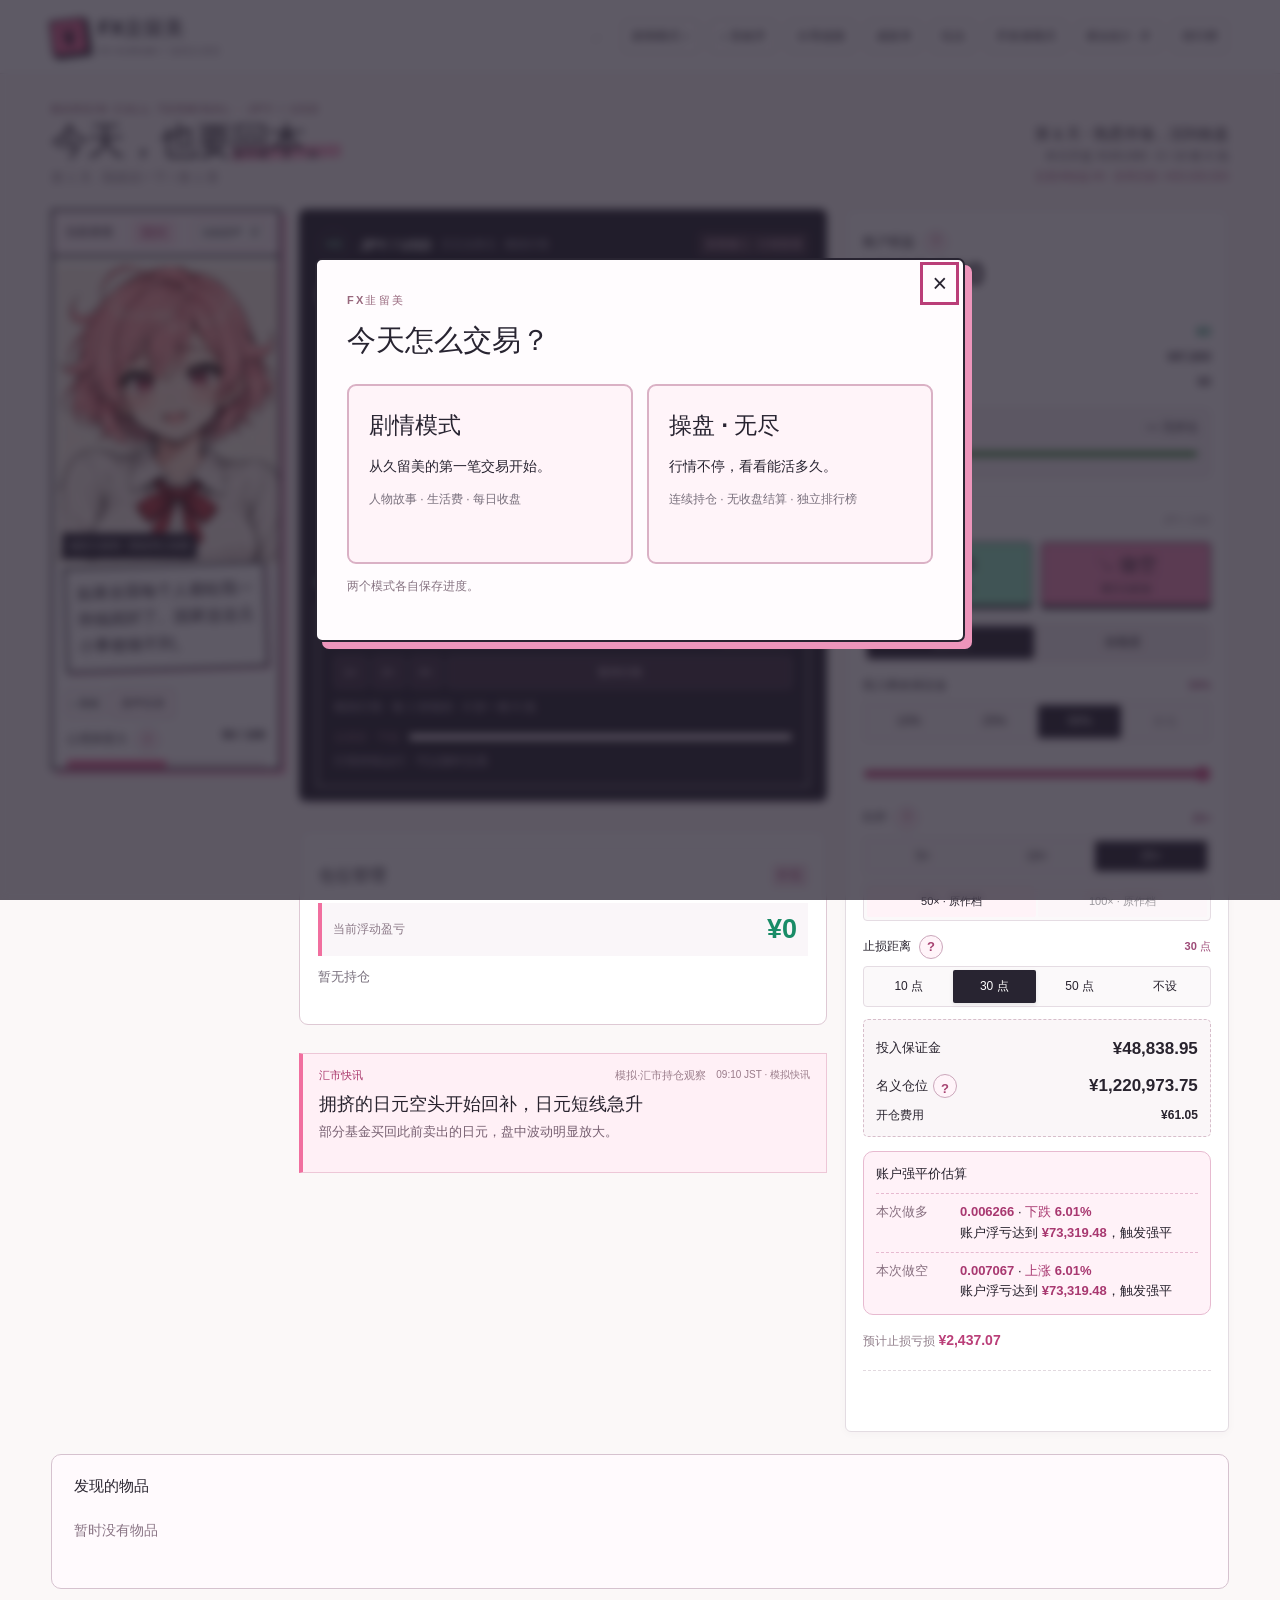
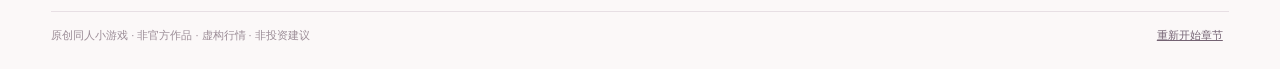
==== commit c731b72a: "Publish FX game from 8bd148e8f3204d5942611a3e07d66648e5f58ce6" ====
--- a/index.html
+++ b/index.html
@@ -6,7 +6,7 @@
   <meta name="description" content="持仓穿过连续蜡烛图，读突发消息、管理多笔订单，和久留美一起经历外汇交易日。原创同人风模拟小游戏。">
   <title>FX韭留美 · 今天也要回本</title>
   <link rel="icon" href="data:image/svg+xml,%3Csvg xmlns='http://www.w3.org/2000/svg' viewBox='0 0 32 32'%3E%3Crect width='32' height='32' rx='6' fill='%23f16f9f'/%3E%3Ctext x='16' y='24' text-anchor='middle' font-size='25' font-weight='bold' fill='%23231f2d'%3E¥%3C/text%3E%3C/svg%3E">
-  <link rel="stylesheet" href="./fx/style.css?v=8f7f3448ba2b52155eb3a84fe2fa0e01e184f22c">
+  <link rel="stylesheet" href="./fx/style.css?v=8bd148e8f3204d5942611a3e07d66648e5f58ce6">
 </head>
 <body>
 <header class="topbar">
@@ -14,13 +14,13 @@
   <div class="top-right"><span id="saved" role="status">✓</span><button id="mode-open">剧情模式 ▾</button><button id="sound" aria-pressed="false">♪ 音效关</button><button id="share-open">分享战报</button><button id="achievements-open">成就 <b id="achievement-count">0</b></button><button id="help">玩法</button><button id="developer-open">开发者模式</button><button id="privacy-toggle">匿名统计</button><button id="leaderboard-open">排行榜</button></div>
 </header>
 <main>
-  <p id="storage-warning" class="storage-warning" role="status" hidden></p>
+  <div class="storage-warning" id="storage-warning-panel" hidden><p id="storage-warning" role="status" hidden></p><button type="button" id="save-retry">重试保存</button><button type="button" data-save-backup>下载本页进度备份</button></div>
   <p id="developer-status" class="developer-status" hidden>开发测试存档 · 数据已修改 · 不计入玩家统计</p>
   <div class="page-heading"><div><div class="eyebrow">MARGIN CALL TERMINAL · JPY / USD</div><h1>今天，也要<span>回本。</span></h1><p id="stage-name">第一天 / 我就试一下</p></div><div class="mission"><b id="mission-title">第一天 · 熟悉市场</b><span id="mission-copy">开盘 ¥100,000</span><small id="chapter-target">章节挑战：累计到 ¥150,000</small></div></div>
   <section class="game-grid" aria-label="外汇交易游戏">
     <aside class="character-card" id="character-card">
       <div class="character-heading"><span>当前表情</span><b id="emotion-label">平静</b><button id="voice-toggle" aria-pressed="false">动画原声 · 开</button></div>
-      <div class="portrait"><img id="portrait" src="./fx/expressions/kurumi-calm.webp?v=8f7f3448ba2b52155eb3a84fe2fa0e01e184f22c" alt="久留美平静地看着屏幕"><span id="impact-stamp" class="impact-stamp" aria-hidden="true"></span><span class="portrait-name">福贺久留美 / 原创同人绘制</span></div>
+      <div class="portrait"><img id="portrait" src="./fx/expressions/kurumi-calm.webp?v=8bd148e8f3204d5942611a3e07d66648e5f58ce6" alt="久留美平静地看着屏幕"><span id="impact-stamp" class="impact-stamp" aria-hidden="true"></span><span class="portrait-name">福贺久留美 / 原创同人绘制</span></div>
       <div class="speech" id="speech" aria-live="polite"></div>
       <div class="voice-caption-row"><p id="voice-state" role="status" hidden></p><p id="voice-caption" lang="ja" hidden></p><button id="voice-replay" aria-label="重播当前心情的日语原声" hidden>↻ 重播</button><button id="voice-library-open">原声目录</button></div>
       <div class="sanity-label"><span>心理承受力 <button class="help-dot" data-help="mental" aria-label="了解心理承受力">?</button></span><b id="sanity-text">50 / 100</b></div><div class="sanity-meter"><span id="sanity-fill"></span></div>
@@ -69,6 +69,7 @@
 <dialog id="day-dialog" class="day-dialog"><span class="eyebrow">DAY END / THE COMIC STRIP</span><h2 id="day-title">今天先到这里。</h2><p id="day-subtitle"></p><div id="day-story-comic-frame" class="story-comic-frame" hidden></div><div id="day-story-lines"></div><figure id="turnaround-panel" class="homage-panel" hidden><img id="turnaround-comic" alt="本日盈亏反转的原创漫画"><figcaption id="turnaround-caption"></figcaption></figure><figure id="homage-panel" class="homage-panel" hidden><img id="homage-image" alt="原作漫画单格致敬"><figcaption><span id="homage-caption"></span> <a id="homage-source" target="_blank" rel="noopener">原作漫画 ↗</a></figcaption></figure><div class="day-total"><span>收盘资产</span><strong id="day-total"></strong><small id="day-net"></small></div><button id="day-share" class="secondary">保存今日战报</button><button id="next-day" class="primary">第二天见</button></dialog>
 <dialog id="bankrupt-dialog" class="day-dialog"><span class="eyebrow">MARGIN CALL / 章节结束</span><h2>人还在，钱先退场了。</h2><p>账户不足 ¥1,000。这一章先到这里。</p><div class="day-total"><span>最后的账户权益</span><strong id="bankrupt-money"></strong></div><button id="bankrupt-rescue" class="secondary" hidden>那把抽屉钥匙……</button><button id="new-chapter" class="primary">重新开始章节</button></dialog>
 <dialog id="ending-dialog" class="day-dialog"><span class="eyebrow">ENDING / 原创四格</span><h2 id="ending-title"></h2><p id="ending-summary"></p><p id="ending-before"></p><img id="ending-comic" class="four-comic" alt="结局四格漫画"><div id="ending-captions" class="comic-captions"></div><button id="ending-restart" class="primary">重新开始</button><button id="ending-developer" class="secondary">修改测试数据／恢复原存档</button></dialog>
+<dialog id="save-conflict-dialog" aria-labelledby="save-conflict-title"><h2 id="save-conflict-title">先保护你的进度</h2><p id="save-conflict-copy" role="alert"></p><button type="button" class="secondary" data-save-backup>下载本页与当前存档备份</button><button type="button" id="save-load-latest" class="primary">放下本页进度，载入最新存档</button></dialog>
 <dialog id="restart-dialog"><h2>真的要重新开局吗？</h2><p>本机保存的进度会被新章节替换。</p><button id="confirm-restart" class="primary">重新开始</button><button class="secondary" data-close="restart-dialog">继续这一局</button></dialog>
 <dialog id="story-dialog" class="story-dialog"><span class="eyebrow">LIFE BETWEEN CANDLES / 原创人物事件</span><h2 id="story-title"></h2><div id="story-comic-frame" class="story-comic-frame" hidden><img id="story-comic" class="four-comic" alt="人物事件四格漫画"><span class="comic-cover cover-two" aria-hidden="true"></span><span class="comic-cover cover-three" aria-hidden="true"></span><span class="comic-cover cover-four" aria-hidden="true"></span></div><div id="story-captions" class="comic-captions"></div><div id="story-lines"></div><div id="story-choices"></div></dialog>
 <dialog id="father-take-dialog"><h2>取用父亲的柜中存款</h2><p>取用 ¥3,000,000，将同时记入账户和父亲欠款。整章只能取一次。</p><button id="father-take-confirm" class="primary">取用三百万</button><button class="secondary" data-close="father-take-dialog">关上柜门</button></dialog>
@@ -97,6 +98,6 @@
 <dialog id="detail-dialog" class="detail-dialog"><button class="x-close" data-close="detail-dialog" aria-label="关闭扩展说明">×</button><h2 id="detail-title"></h2><div id="detail-copy"></div></dialog>
 <dialog id="mode-dialog" class="mode-dialog"><button class="x-close" data-close="mode-dialog" aria-label="关闭模式选择">×</button><span class="eyebrow">FX韭留美</span><h2>今天怎么交易？</h2><div class="mode-options"><button data-play-mode="story"><b>剧情模式</b><span>从久留美的第一笔交易开始。</span><small>人物故事 · 生活费 · 每日收盘</small></button><button data-play-mode="endless"><b>操盘 · 无尽</b><span>行情不停，看看能活多久。</span><small>连续持仓 · 无收盘结算 · 独立排行榜</small></button></div><p class="small-print">两个模式各自保存进度。</p></dialog>
 <dialog id="opening-dialog" class="opening-dialog"><button id="opening-skip" class="x-close" aria-label="跳过开局故事">×</button><span class="eyebrow" id="opening-count">序章 / 01</span><img id="opening-face" alt="久留美开局故事的表情"><h2 id="opening-title"></h2><p id="opening-copy"></p><div class="opening-links"><a href="https://fxkurumi-info.com/#introduction" target="_blank" rel="noopener">动画故事 ↗</a><a href="https://fxkurumi-info.com/movie/" target="_blank" rel="noopener">官方 PV ↗</a></div><button id="opening-next" class="primary">继续</button></dialog>
-<script type="module" src="./fx/app.js?v=8f7f3448ba2b52155eb3a84fe2fa0e01e184f22c"></script>
+<script type="module" src="./fx/app.js?v=8bd148e8f3204d5942611a3e07d66648e5f58ce6"></script>
 </body>
 </html>
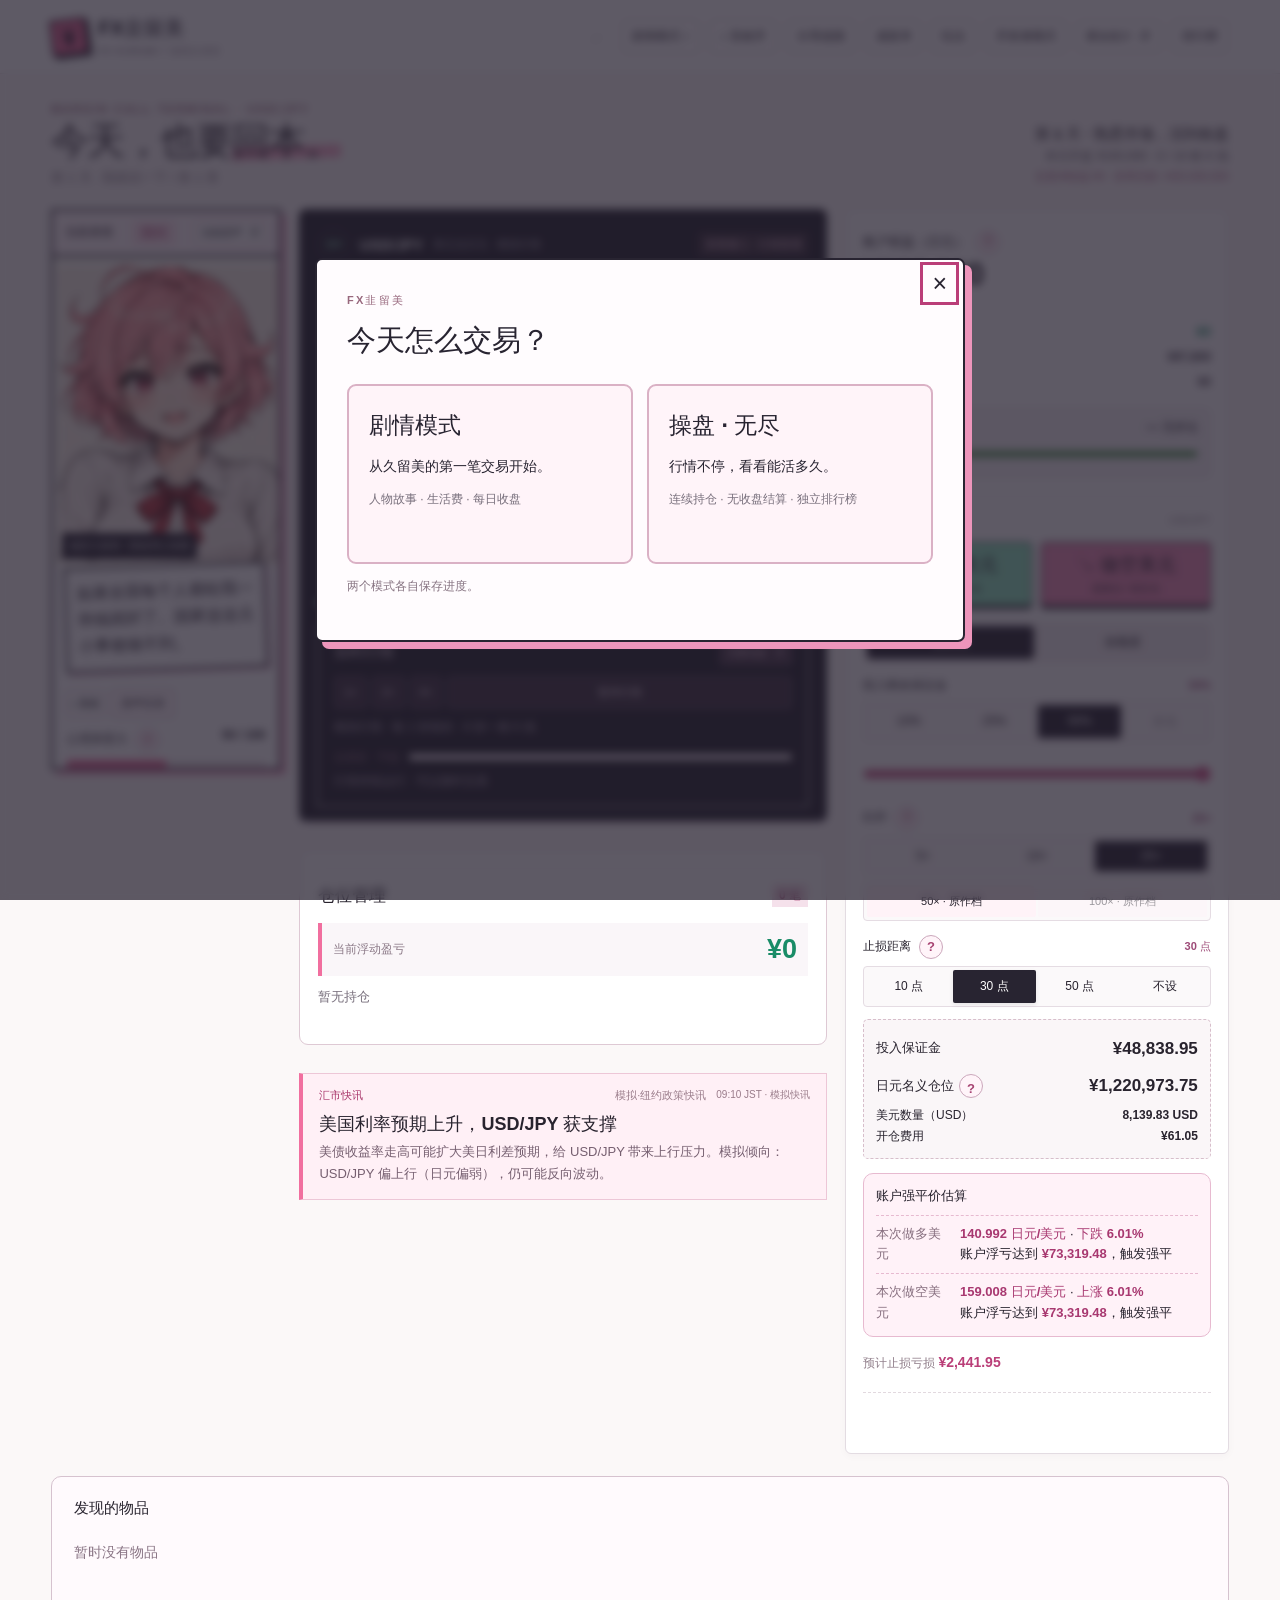
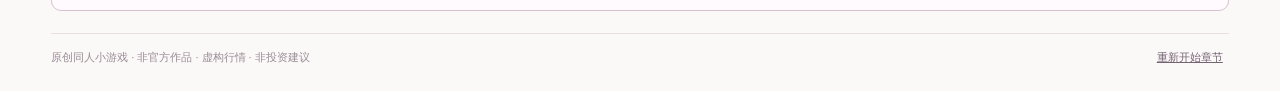
==== commit b7dda73e: "Publish FX game from fea4705c1a6785b93918ade2c6a531970e49bb4b" ====
--- a/index.html
+++ b/index.html
@@ -6,7 +6,7 @@
   <meta name="description" content="持仓穿过连续蜡烛图，读突发消息、管理多笔订单，和久留美一起经历外汇交易日。原创同人风模拟小游戏。">
   <title>FX韭留美 · 今天也要回本</title>
   <link rel="icon" href="data:image/svg+xml,%3Csvg xmlns='http://www.w3.org/2000/svg' viewBox='0 0 32 32'%3E%3Crect width='32' height='32' rx='6' fill='%23f16f9f'/%3E%3Ctext x='16' y='24' text-anchor='middle' font-size='25' font-weight='bold' fill='%23231f2d'%3E¥%3C/text%3E%3C/svg%3E">
-  <link rel="stylesheet" href="./fx/style.css?v=8bd148e8f3204d5942611a3e07d66648e5f58ce6">
+  <link rel="stylesheet" href="./fx/style.css?v=fea4705c1a6785b93918ade2c6a531970e49bb4b">
 </head>
 <body>
 <header class="topbar">
@@ -16,11 +16,11 @@
 <main>
   <div class="storage-warning" id="storage-warning-panel" hidden><p id="storage-warning" role="status" hidden></p><button type="button" id="save-retry">重试保存</button><button type="button" data-save-backup>下载本页进度备份</button></div>
   <p id="developer-status" class="developer-status" hidden>开发测试存档 · 数据已修改 · 不计入玩家统计</p>
-  <div class="page-heading"><div><div class="eyebrow">MARGIN CALL TERMINAL · JPY / USD</div><h1>今天，也要<span>回本。</span></h1><p id="stage-name">第一天 / 我就试一下</p></div><div class="mission"><b id="mission-title">第一天 · 熟悉市场</b><span id="mission-copy">开盘 ¥100,000</span><small id="chapter-target">章节挑战：累计到 ¥150,000</small></div></div>
+  <div class="page-heading"><div><div class="eyebrow">MARGIN CALL TERMINAL · USD/JPY</div><h1>今天，也要<span>回本。</span></h1><p id="stage-name">第一天 / 我就试一下</p></div><div class="mission"><b id="mission-title">第一天 · 熟悉市场</b><span id="mission-copy">开盘 ¥100,000</span><small id="chapter-target">章节挑战：累计到 ¥150,000</small></div></div>
   <section class="game-grid" aria-label="外汇交易游戏">
     <aside class="character-card" id="character-card">
       <div class="character-heading"><span>当前表情</span><b id="emotion-label">平静</b><button id="voice-toggle" aria-pressed="false">动画原声 · 开</button></div>
-      <div class="portrait"><img id="portrait" src="./fx/expressions/kurumi-calm.webp?v=8bd148e8f3204d5942611a3e07d66648e5f58ce6" alt="久留美平静地看着屏幕"><span id="impact-stamp" class="impact-stamp" aria-hidden="true"></span><span class="portrait-name">福贺久留美 / 原创同人绘制</span></div>
+      <div class="portrait"><img id="portrait" src="./fx/expressions/kurumi-calm.webp?v=fea4705c1a6785b93918ade2c6a531970e49bb4b" alt="久留美平静地看着屏幕"><span id="impact-stamp" class="impact-stamp" aria-hidden="true"></span><span class="portrait-name">福贺久留美 / 原创同人绘制</span></div>
       <div class="speech" id="speech" aria-live="polite"></div>
       <div class="voice-caption-row"><p id="voice-state" role="status" hidden></p><p id="voice-caption" lang="ja" hidden></p><button id="voice-replay" aria-label="重播当前心情的日语原声" hidden>↻ 重播</button><button id="voice-library-open">原声目录</button></div>
       <div class="sanity-label"><span>心理承受力 <button class="help-dot" data-help="mental" aria-label="了解心理承受力">?</button></span><b id="sanity-text">50 / 100</b></div><div class="sanity-meter"><span id="sanity-fill"></span></div>
@@ -28,30 +28,30 @@
     </aside>
     <div class="market-stack">
       <section class="terminal" id="terminal">
-        <div class="terminal-head"><div class="pair"><span>¥/$</span><b>JPY / USD</b><small>日元兑美元 · 模拟行情</small></div><span id="market-phase">市场已暂停 · 等待决策</span></div>
-        <div class="market-price"><strong id="price">0.006667</strong><span id="change">+0.000%</span><div><b id="beat-label">决策 1 / 4</b><small id="candle-label">下一段：4 根 K 线</small></div></div>
-        <p id="inverse-rate" class="quote-unit" hidden>1 日元 = 0.006667 美元</p><div id="chart" class="chart" role="img" aria-label="已发生价格的蜡烛图"></div>
-        <div id="risk-alerts" class="risk-alerts" aria-live="polite"></div><div class="chart-foot"><span><i class="up-swatch"></i>上涨 <i class="down-swatch"></i>下跌</span><span>东京汇市</span></div>
+        <div class="terminal-head"><div class="pair"><span>$/¥</span><b>USD/JPY</b><small>美元兑日元 · 模拟行情</small></div><span id="market-phase">市场已暂停 · 等待决策</span></div>
+        <div class="market-price"><strong id="price">150.000</strong><span id="change">+0.000%</span><div><b id="beat-label">决策 1 / 4</b><small id="candle-label">下一段：4 根 K 线</small></div></div>
+        <p id="inverse-rate" class="quote-unit">1 美元 = 150.000 日元 · 日元/美元</p><div id="chart" class="chart" role="img" aria-label="USD/JPY 已发生行情，报价单位为日元/美元"></div>
+        <div id="risk-alerts" class="risk-alerts" aria-live="polite"></div><div class="chart-foot"><span><i class="up-swatch"></i>报价涨 / 美元升 <i class="down-swatch"></i>报价跌 / 日元升</span><span>USD/JPY · 日元/美元</span></div>
         <div class="playback"><div class="lower-heading"><h2>实时行情</h2><button id="motion-toggle">完整动效</button></div><div class="speed-buttons"><button data-speed="1" aria-pressed="true">1×</button><button data-speed="2">2×</button><button data-speed="4">4×</button><button id="skip">暂停行情</button></div><p id="market-cadence" class="small-print"></p><div class="heat-display"><span id="heat-label">交易室 · 平稳</span><div class="heat-meter"><i id="heat-fill"></i></div></div><p id="playback-state">等待下一笔操作</p></div>
       </section>
       <section class="position-card" id="position-card"><div class="ticket-title">仓位管理 <b id="position-count">0 笔</b></div><div class="position-pnl"><span>当前浮动盈亏</span><strong id="floating">¥0</strong></div><div id="account-liquidation" class="liquidation-estimate" hidden><b>当前持仓强平价估算</b><p id="account-liquidation-value"></p></div><p id="position-empty">暂无持仓</p><div id="position-list" class="position-list"></div><div class="hold-actions"><button id="hold">继续持有</button><button id="half">全部减半</button><button id="close">全部平仓</button></div></section>
       <section class="news" id="news"><div class="news-meta"><b>汇市快讯</b><span id="news-source">东京汇市</span><time id="news-time">09:10 JST</time></div><h2 id="news-title">正在读取消息…</h2><p id="news-copy"></p></section>
     </div>
     <aside class="trade-card">
-      <div class="account-heading"><span>账户权益 <button class="help-dot" data-help="account" aria-label="了解账户资金">?</button></span><b id="equity">¥100,000</b></div>
+      <div class="account-heading"><span>账户权益（日元） <button class="help-dot" data-help="account" aria-label="了解账户资金">?</button></span><b id="equity">¥100,000</b></div>
       <div class="account-row emphasis"><span id="pnl-period">今日收益</span><b id="day-pnl">¥0</b></div>
       <div class="account-row"><span>可用保证金</span><b id="available-margin"></b></div><div class="account-row"><span>持仓保证金</span><b id="used-margin">¥0</b></div>
       <div class="margin-health"><div><span>保证金率 <button class="help-dot" data-help="margin" aria-label="了解保证金率与强平">?</button></span><b id="margin-level"></b></div><meter id="margin-meter" min="0" max="200" low="100" high="150" optimum="200" value="200"></meter></div>
       <div id="account-details" hidden><div class="account-row"><span>现金余额</span><b id="free-cash"></b></div><div class="account-row"><span>生活费预留</span><b id="reserve-amount"></b></div><div class="account-row"><span>借入未还</span><b id="external-funding"></b></div><div class="account-row"><span>累计手续费</span><b id="fees-paid"></b></div></div>
       <div class="order-empty" id="order-empty">
-        <div class="ticket-title">市价订单 <span>JPY / USD</span></div>
-        <div class="entry-actions"><button class="long" id="long"><span>↗ 做多</span><small>看日元升值</small></button><button class="short" id="short"><span>↘ 做空</span><small>看日元贬值</small></button></div>
+        <div class="ticket-title">市价订单 <span>USD/JPY</span></div>
+        <div class="entry-actions"><button class="long" id="long"><span>↗ 做多美元</span><small>买美元 / 卖日元</small></button><button class="short" id="short"><span>↘ 做空美元</span><small>卖美元 / 买日元</small></button></div>
         <div class="amount-mode" role="group" aria-label="投资方式"><button data-order-mode="percent" aria-pressed="true">按比例</button><button data-order-mode="amount" aria-pressed="false">按额度</button></div>
         <fieldset id="percent-field"><legend>投入剩余保证金 <output id="stake-value">50%</output></legend><div class="segments" id="stakes"><button data-stake="0.1">10%</button><button data-stake="0.25">25%</button><button data-stake="0.5" aria-pressed="true">50%</button><button data-stake="1">全仓</button></div><input id="stake-slider" aria-label="投入比例" type="range" min="1" max="100" step="1" value="50"></fieldset>
         <div id="amount-field" class="amount-field" hidden><div class="amount-heading"><label for="order-amount">投入保证金（¥）</label><button type="button" id="amount-random" title="在当前可开仓额度内随机选择，不会下单" aria-label="骰子：随机额度">🎲 随机额度</button></div><input id="order-amount" type="text" inputmode="decimal" autocomplete="off" value="10000" aria-describedby="amount-limit"><div class="amount-slider-heading"><span>拖动选择额度</span><output id="amount-selected">¥10,000</output></div><input id="amount-slider" aria-label="投入保证金额度" type="range" min="100" max="100000" step="any" value="10000"><div class="amount-slider-bounds"><span>¥100</span><span id="amount-slider-max"></span></div><span class="amount-shortcuts"><button type="button" data-amount-step="-1000">−1千</button><button type="button" data-amount-step="1000">＋1千</button><button type="button" data-amount-step="10000">＋1万</button><button type="button" id="amount-max">最大额度</button></span><small id="amount-limit">保证金额度，含费用预览</small><span id="amount-random-status" class="sr-only" role="status"></span></div><fieldset><legend>杠杆 <button class="help-dot" data-help="leverage" aria-label="了解杠杆">?</button><output id="leverage-value">25×</output></legend><div class="segments" id="leverages"><button data-leverage="5">5×</button><button data-leverage="10">10×</button><button data-leverage="25" aria-pressed="true">25×</button></div><div class="segments high-leverage"><button data-leverage="50">50× · 原作档</button><button data-leverage="100">100× · 原作档</button></div></fieldset>
         <fieldset><legend>止损距离 <button class="help-dot" data-help="stop" aria-label="了解止损点数">?</button><output id="stop-value">30 点</output></legend><div class="segments" id="stops"><button data-stop-pips="10">10 点</button><button data-stop-pips="30" aria-pressed="true">30 点</button><button data-stop-pips="50">50 点</button><button data-stop-pips="none">不设</button></div></fieldset>
         <p id="emotion-order-rule" class="small-print" role="status" hidden></p>
-        <div class="order-estimate"><div class="primary-estimate"><span>投入保证金</span><b id="preview-margin"></b></div><div class="primary-estimate"><span>名义仓位 <button class="help-dot" data-help="order" aria-label="了解订单金额">?</button></span><b id="preview-notional"></b></div><div><span>开仓费用</span><b id="preview-fee"></b></div><div id="order-details" hidden><div class="account-row"><span>预计扣款</span><b id="preview-debit"></b></div><div class="account-row"><span>强平价估算（JPY / USD）</span><b id="preview-liquidation"></b></div></div></div><section class="liquidation-estimate"><b>账户强平价估算</b><div><span>本次做多</span><p id="liquidation-long"></p></div><div><span>本次做空</span><p id="liquidation-short"></p></div></section><p class="risk-line">预计止损亏损 <b id="risk-amount"></b></p><p id="order-validation" class="order-validation" role="status"></p>
+        <div class="order-estimate"><div class="primary-estimate"><span>投入保证金</span><b id="preview-margin"></b></div><div class="primary-estimate"><span>日元名义仓位 <button class="help-dot" data-help="order" aria-label="了解订单金额">?</button></span><b id="preview-notional"></b></div><div><span>美元数量（USD）</span><b id="preview-quantity"></b></div><div><span>开仓费用</span><b id="preview-fee"></b></div><div id="order-details" hidden><div class="account-row"><span>预计扣款</span><b id="preview-debit"></b></div><div class="account-row"><span>强平价估算（日元/美元）</span><b id="preview-liquidation"></b></div></div></div><section class="liquidation-estimate"><b>账户强平价估算</b><div><span>本次做多美元</span><p id="liquidation-long"></p></div><div><span>本次做空美元</span><p id="liquidation-short"></p></div></section><p class="risk-line">预计止损亏损 <b id="risk-amount"></b></p><p id="order-validation" class="order-validation" role="status"></p>
         <button class="quiet" id="wait">空仓观察</button>
       </div>
 
@@ -64,7 +64,7 @@
 </main>
 <div id="news-flash" class="news-flash" role="status" aria-live="polite" hidden><b id="flash-title"></b><span id="flash-copy"></span></div>
 <div id="trade-toast" class="trade-toast" role="status" hidden></div>
-<dialog id="help-dialog" class="help-dialog"><button class="x-close" data-close="help-dialog" aria-label="关闭">×</button><span class="eyebrow">JPY / USD</span><h2>交易说明</h2><div id="help-copy"></div><button class="primary" data-close="help-dialog">FX 简单！</button></dialog>
+<dialog id="help-dialog" class="help-dialog"><button class="x-close" data-close="help-dialog" aria-label="关闭">×</button><span class="eyebrow">USD/JPY</span><h2>交易说明</h2><div id="help-copy"></div><button class="primary" data-close="help-dialog">FX 简单！</button></dialog>
 <dialog id="prop-dialog" class="prop-dialog"><span class="eyebrow">TURNING POINT / 这次的选择</span><h2 id="prop-title"></h2><div class="prop-visual" aria-hidden="true"><span class="prop-envelope">¥</span><span class="prop-spark">✦</span></div><strong id="prop-amount"></strong><div id="prop-comic-frame" class="food-comic" hidden><img id="prop-comic" alt="本次消费漫画"></div><p id="prop-line"></p><p id="prop-rule" class="small-print"></p><button id="prop-done" class="primary">回到交易室</button></dialog>
 <dialog id="day-dialog" class="day-dialog"><span class="eyebrow">DAY END / THE COMIC STRIP</span><h2 id="day-title">今天先到这里。</h2><p id="day-subtitle"></p><div id="day-story-comic-frame" class="story-comic-frame" hidden></div><div id="day-story-lines"></div><figure id="turnaround-panel" class="homage-panel" hidden><img id="turnaround-comic" alt="本日盈亏反转的原创漫画"><figcaption id="turnaround-caption"></figcaption></figure><figure id="homage-panel" class="homage-panel" hidden><img id="homage-image" alt="原作漫画单格致敬"><figcaption><span id="homage-caption"></span> <a id="homage-source" target="_blank" rel="noopener">原作漫画 ↗</a></figcaption></figure><div class="day-total"><span>收盘资产</span><strong id="day-total"></strong><small id="day-net"></small></div><button id="day-share" class="secondary">保存今日战报</button><button id="next-day" class="primary">第二天见</button></dialog>
 <dialog id="bankrupt-dialog" class="day-dialog"><span class="eyebrow">MARGIN CALL / 章节结束</span><h2>人还在，钱先退场了。</h2><p>账户不足 ¥1,000。这一章先到这里。</p><div class="day-total"><span>最后的账户权益</span><strong id="bankrupt-money"></strong></div><button id="bankrupt-rescue" class="secondary" hidden>那把抽屉钥匙……</button><button id="new-chapter" class="primary">重新开始章节</button></dialog>
@@ -81,7 +81,7 @@
 <label>父亲欠款（¥）<input id="dev-debt" name="debt" type="number" min="0" max="3000000" step="any" required></label>
 <label>日期（第几天）<input id="dev-day" name="day" type="number" min="1" max="10000" step="1" required></label>
 <label>决策段<select id="dev-beat" name="beat"><option value="0">第 1 段</option><option value="1">第 2 段</option><option value="2">第 3 段</option><option value="3">第 4 段</option></select></label>
-<label>日元兑美元价格<input id="dev-price" name="price" type="number" min="0.000001" max="100" step="any" required></label>
+<label>USD/JPY 价格（日元/美元）<input id="dev-price" name="price" type="number" min="0.001" max="100000" step="any" required></label>
 <label>压力<input id="dev-stress" name="stress" type="number" min="0" max="100" step="any" required></label>
 <label>心理承受力<input id="dev-sanity" name="sanity" type="number" min="0" max="100" step="any" required></label>
 <label>游戏阶段<select id="dev-phase" name="phase"><option value="decision">等待决策</option><option value="closing">行情结束，等待全平收盘</option><option value="day_end">收盘完成，等待休息</option><option value="resting">休市休息</option></select></label>
@@ -98,6 +98,6 @@
 <dialog id="detail-dialog" class="detail-dialog"><button class="x-close" data-close="detail-dialog" aria-label="关闭扩展说明">×</button><h2 id="detail-title"></h2><div id="detail-copy"></div></dialog>
 <dialog id="mode-dialog" class="mode-dialog"><button class="x-close" data-close="mode-dialog" aria-label="关闭模式选择">×</button><span class="eyebrow">FX韭留美</span><h2>今天怎么交易？</h2><div class="mode-options"><button data-play-mode="story"><b>剧情模式</b><span>从久留美的第一笔交易开始。</span><small>人物故事 · 生活费 · 每日收盘</small></button><button data-play-mode="endless"><b>操盘 · 无尽</b><span>行情不停，看看能活多久。</span><small>连续持仓 · 无收盘结算 · 独立排行榜</small></button></div><p class="small-print">两个模式各自保存进度。</p></dialog>
 <dialog id="opening-dialog" class="opening-dialog"><button id="opening-skip" class="x-close" aria-label="跳过开局故事">×</button><span class="eyebrow" id="opening-count">序章 / 01</span><img id="opening-face" alt="久留美开局故事的表情"><h2 id="opening-title"></h2><p id="opening-copy"></p><div class="opening-links"><a href="https://fxkurumi-info.com/#introduction" target="_blank" rel="noopener">动画故事 ↗</a><a href="https://fxkurumi-info.com/movie/" target="_blank" rel="noopener">官方 PV ↗</a></div><button id="opening-next" class="primary">继续</button></dialog>
-<script type="module" src="./fx/app.js?v=8bd148e8f3204d5942611a3e07d66648e5f58ce6"></script>
+<script type="module" src="./fx/app.js?v=fea4705c1a6785b93918ade2c6a531970e49bb4b"></script>
 </body>
 </html>
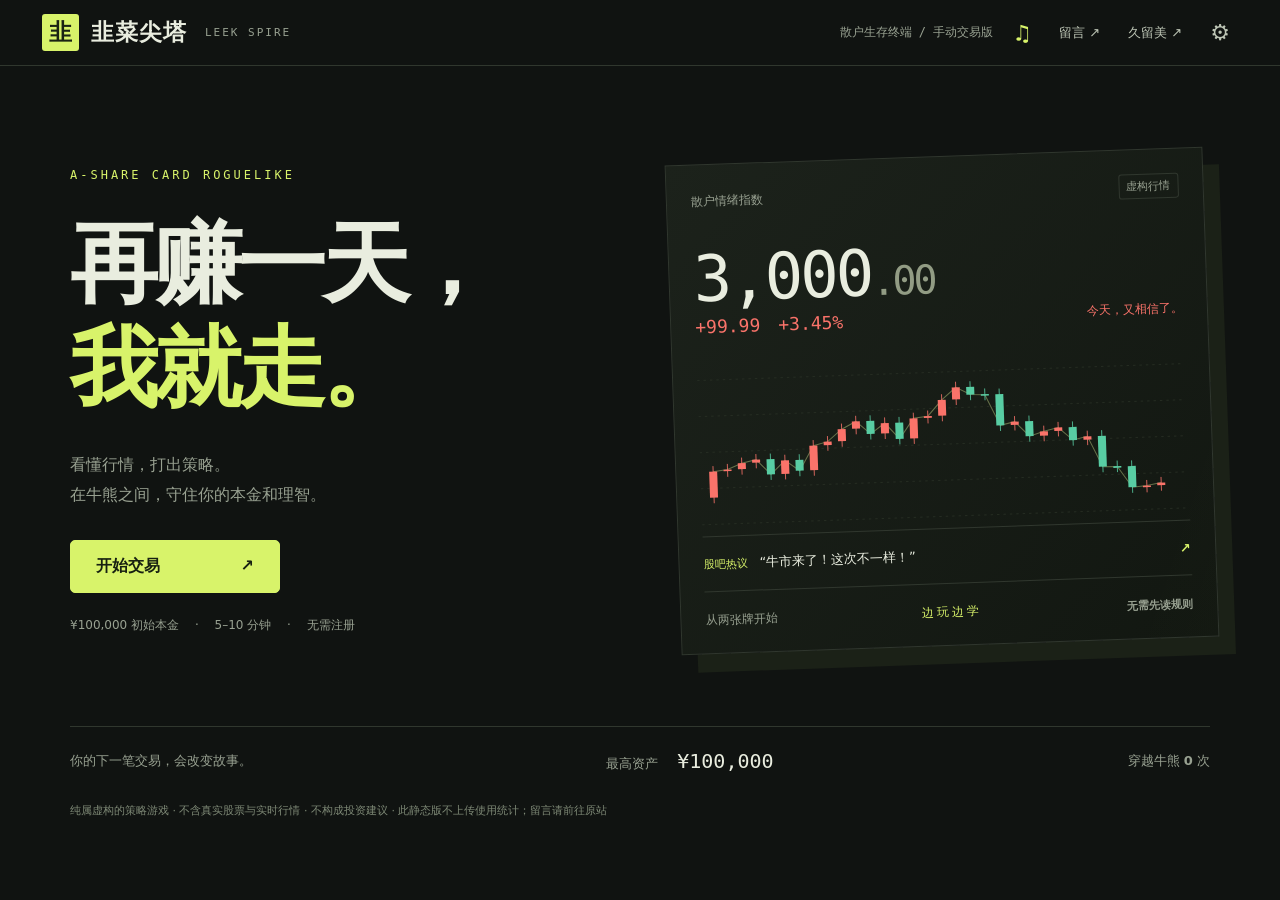
==== commit 08a4e407: "Publish clean A-share default from 82ac3ff11395dbeeecb02c3d06dcb66bd310dc05 Additive 27-file stock r" ====
--- a/index.html
+++ b/index.html
@@ -1,103 +1,2 @@
 <!doctype html>
-<html lang="zh-CN">
-<head>
-  <meta charset="utf-8"><meta name="viewport" content="width=device-width,initial-scale=1">
-  <meta name="theme-color" content="#f16f9f">
-  <meta name="description" content="持仓穿过连续蜡烛图，读突发消息、管理多笔订单，和久留美一起经历外汇交易日。原创同人风模拟小游戏。">
-  <title>FX韭留美 · 今天也要回本</title>
-  <link rel="icon" href="data:image/svg+xml,%3Csvg xmlns='http://www.w3.org/2000/svg' viewBox='0 0 32 32'%3E%3Crect width='32' height='32' rx='6' fill='%23f16f9f'/%3E%3Ctext x='16' y='24' text-anchor='middle' font-size='25' font-weight='bold' fill='%23231f2d'%3E¥%3C/text%3E%3C/svg%3E">
-  <link rel="stylesheet" href="./fx/style.css?v=fea4705c1a6785b93918ade2c6a531970e49bb4b">
-</head>
-<body>
-<header class="topbar">
-  <a class="brand" href="./fx.html"><span class="brand-mark">¥</span><span>FX韭留美 <small>FX KURUMI / 漫画交易室</small></span></a>
-  <div class="top-right"><span id="saved" role="status">✓</span><button id="mode-open">剧情模式 ▾</button><button id="sound" aria-pressed="false">♪ 音效关</button><button id="share-open">分享战报</button><button id="achievements-open">成就 <b id="achievement-count">0</b></button><button id="help">玩法</button><button id="developer-open">开发者模式</button><button id="privacy-toggle">匿名统计</button><button id="leaderboard-open">排行榜</button></div>
-</header>
-<main>
-  <div class="storage-warning" id="storage-warning-panel" hidden><p id="storage-warning" role="status" hidden></p><button type="button" id="save-retry">重试保存</button><button type="button" data-save-backup>下载本页进度备份</button></div>
-  <p id="developer-status" class="developer-status" hidden>开发测试存档 · 数据已修改 · 不计入玩家统计</p>
-  <div class="page-heading"><div><div class="eyebrow">MARGIN CALL TERMINAL · USD/JPY</div><h1>今天，也要<span>回本。</span></h1><p id="stage-name">第一天 / 我就试一下</p></div><div class="mission"><b id="mission-title">第一天 · 熟悉市场</b><span id="mission-copy">开盘 ¥100,000</span><small id="chapter-target">章节挑战：累计到 ¥150,000</small></div></div>
-  <section class="game-grid" aria-label="外汇交易游戏">
-    <aside class="character-card" id="character-card">
-      <div class="character-heading"><span>当前表情</span><b id="emotion-label">平静</b><button id="voice-toggle" aria-pressed="false">动画原声 · 开</button></div>
-      <div class="portrait"><img id="portrait" src="./fx/expressions/kurumi-calm.webp?v=fea4705c1a6785b93918ade2c6a531970e49bb4b" alt="久留美平静地看着屏幕"><span id="impact-stamp" class="impact-stamp" aria-hidden="true"></span><span class="portrait-name">福贺久留美 / 原创同人绘制</span></div>
-      <div class="speech" id="speech" aria-live="polite"></div>
-      <div class="voice-caption-row"><p id="voice-state" role="status" hidden></p><p id="voice-caption" lang="ja" hidden></p><button id="voice-replay" aria-label="重播当前心情的日语原声" hidden>↻ 重播</button><button id="voice-library-open">原声目录</button></div>
-      <div class="sanity-label"><span>心理承受力 <button class="help-dot" data-help="mental" aria-label="了解心理承受力">?</button></span><b id="sanity-text">50 / 100</b></div><div class="sanity-meter"><span id="sanity-fill"></span></div>
-      <p id="mental-detail" class="mental-detail" hidden></p>
-    </aside>
-    <div class="market-stack">
-      <section class="terminal" id="terminal">
-        <div class="terminal-head"><div class="pair"><span>$/¥</span><b>USD/JPY</b><small>美元兑日元 · 模拟行情</small></div><span id="market-phase">市场已暂停 · 等待决策</span></div>
-        <div class="market-price"><strong id="price">150.000</strong><span id="change">+0.000%</span><div><b id="beat-label">决策 1 / 4</b><small id="candle-label">下一段：4 根 K 线</small></div></div>
-        <p id="inverse-rate" class="quote-unit">1 美元 = 150.000 日元 · 日元/美元</p><div id="chart" class="chart" role="img" aria-label="USD/JPY 已发生行情，报价单位为日元/美元"></div>
-        <div id="risk-alerts" class="risk-alerts" aria-live="polite"></div><div class="chart-foot"><span><i class="up-swatch"></i>报价涨 / 美元升 <i class="down-swatch"></i>报价跌 / 日元升</span><span>USD/JPY · 日元/美元</span></div>
-        <div class="playback"><div class="lower-heading"><h2>实时行情</h2><button id="motion-toggle">完整动效</button></div><div class="speed-buttons"><button data-speed="1" aria-pressed="true">1×</button><button data-speed="2">2×</button><button data-speed="4">4×</button><button id="skip">暂停行情</button></div><p id="market-cadence" class="small-print"></p><div class="heat-display"><span id="heat-label">交易室 · 平稳</span><div class="heat-meter"><i id="heat-fill"></i></div></div><p id="playback-state">等待下一笔操作</p></div>
-      </section>
-      <section class="position-card" id="position-card"><div class="ticket-title">仓位管理 <b id="position-count">0 笔</b></div><div class="position-pnl"><span>当前浮动盈亏</span><strong id="floating">¥0</strong></div><div id="account-liquidation" class="liquidation-estimate" hidden><b>当前持仓强平价估算</b><p id="account-liquidation-value"></p></div><p id="position-empty">暂无持仓</p><div id="position-list" class="position-list"></div><div class="hold-actions"><button id="hold">继续持有</button><button id="half">全部减半</button><button id="close">全部平仓</button></div></section>
-      <section class="news" id="news"><div class="news-meta"><b>汇市快讯</b><span id="news-source">东京汇市</span><time id="news-time">09:10 JST</time></div><h2 id="news-title">正在读取消息…</h2><p id="news-copy"></p></section>
-    </div>
-    <aside class="trade-card">
-      <div class="account-heading"><span>账户权益（日元） <button class="help-dot" data-help="account" aria-label="了解账户资金">?</button></span><b id="equity">¥100,000</b></div>
-      <div class="account-row emphasis"><span id="pnl-period">今日收益</span><b id="day-pnl">¥0</b></div>
-      <div class="account-row"><span>可用保证金</span><b id="available-margin"></b></div><div class="account-row"><span>持仓保证金</span><b id="used-margin">¥0</b></div>
-      <div class="margin-health"><div><span>保证金率 <button class="help-dot" data-help="margin" aria-label="了解保证金率与强平">?</button></span><b id="margin-level"></b></div><meter id="margin-meter" min="0" max="200" low="100" high="150" optimum="200" value="200"></meter></div>
-      <div id="account-details" hidden><div class="account-row"><span>现金余额</span><b id="free-cash"></b></div><div class="account-row"><span>生活费预留</span><b id="reserve-amount"></b></div><div class="account-row"><span>借入未还</span><b id="external-funding"></b></div><div class="account-row"><span>累计手续费</span><b id="fees-paid"></b></div></div>
-      <div class="order-empty" id="order-empty">
-        <div class="ticket-title">市价订单 <span>USD/JPY</span></div>
-        <div class="entry-actions"><button class="long" id="long"><span>↗ 做多美元</span><small>买美元 / 卖日元</small></button><button class="short" id="short"><span>↘ 做空美元</span><small>卖美元 / 买日元</small></button></div>
-        <div class="amount-mode" role="group" aria-label="投资方式"><button data-order-mode="percent" aria-pressed="true">按比例</button><button data-order-mode="amount" aria-pressed="false">按额度</button></div>
-        <fieldset id="percent-field"><legend>投入剩余保证金 <output id="stake-value">50%</output></legend><div class="segments" id="stakes"><button data-stake="0.1">10%</button><button data-stake="0.25">25%</button><button data-stake="0.5" aria-pressed="true">50%</button><button data-stake="1">全仓</button></div><input id="stake-slider" aria-label="投入比例" type="range" min="1" max="100" step="1" value="50"></fieldset>
-        <div id="amount-field" class="amount-field" hidden><div class="amount-heading"><label for="order-amount">投入保证金（¥）</label><button type="button" id="amount-random" title="在当前可开仓额度内随机选择，不会下单" aria-label="骰子：随机额度">🎲 随机额度</button></div><input id="order-amount" type="text" inputmode="decimal" autocomplete="off" value="10000" aria-describedby="amount-limit"><div class="amount-slider-heading"><span>拖动选择额度</span><output id="amount-selected">¥10,000</output></div><input id="amount-slider" aria-label="投入保证金额度" type="range" min="100" max="100000" step="any" value="10000"><div class="amount-slider-bounds"><span>¥100</span><span id="amount-slider-max"></span></div><span class="amount-shortcuts"><button type="button" data-amount-step="-1000">−1千</button><button type="button" data-amount-step="1000">＋1千</button><button type="button" data-amount-step="10000">＋1万</button><button type="button" id="amount-max">最大额度</button></span><small id="amount-limit">保证金额度，含费用预览</small><span id="amount-random-status" class="sr-only" role="status"></span></div><fieldset><legend>杠杆 <button class="help-dot" data-help="leverage" aria-label="了解杠杆">?</button><output id="leverage-value">25×</output></legend><div class="segments" id="leverages"><button data-leverage="5">5×</button><button data-leverage="10">10×</button><button data-leverage="25" aria-pressed="true">25×</button></div><div class="segments high-leverage"><button data-leverage="50">50× · 原作档</button><button data-leverage="100">100× · 原作档</button></div></fieldset>
-        <fieldset><legend>止损距离 <button class="help-dot" data-help="stop" aria-label="了解止损点数">?</button><output id="stop-value">30 点</output></legend><div class="segments" id="stops"><button data-stop-pips="10">10 点</button><button data-stop-pips="30" aria-pressed="true">30 点</button><button data-stop-pips="50">50 点</button><button data-stop-pips="none">不设</button></div></fieldset>
-        <p id="emotion-order-rule" class="small-print" role="status" hidden></p>
-        <div class="order-estimate"><div class="primary-estimate"><span>投入保证金</span><b id="preview-margin"></b></div><div class="primary-estimate"><span>日元名义仓位 <button class="help-dot" data-help="order" aria-label="了解订单金额">?</button></span><b id="preview-notional"></b></div><div><span>美元数量（USD）</span><b id="preview-quantity"></b></div><div><span>开仓费用</span><b id="preview-fee"></b></div><div id="order-details" hidden><div class="account-row"><span>预计扣款</span><b id="preview-debit"></b></div><div class="account-row"><span>强平价估算（日元/美元）</span><b id="preview-liquidation"></b></div></div></div><section class="liquidation-estimate"><b>账户强平价估算</b><div><span>本次做多美元</span><p id="liquidation-long"></p></div><div><span>本次做空美元</span><p id="liquidation-short"></p></div></section><p class="risk-line">预计止损亏损 <b id="risk-amount"></b></p><p id="order-validation" class="order-validation" role="status"></p>
-        <button class="quiet" id="wait">空仓观察</button>
-      </div>
-
-
-      <button id="settle-day" class="primary" hidden>全平收盘 · 结算今日</button><p class="ticket-hint" id="last-trade" role="status"></p>
-    </aside>
-  </section>
-  <section class="tools inventory"><div class="lower-heading"><h2>发现的物品</h2><span id="inventory-count"></span></div><p id="inventory-empty">暂时没有物品</p><div class="tool-row" id="tool-list"></div><div id="effect-list" class="effect-list"></div><div id="family-panel" hidden><p id="family-debt"></p><button id="repay-open">归还存款</button></div><div id="loan-panel" hidden><div><b>网络贷款</b><span id="loan-state"></span></div><p id="loan-effect"></p><button id="loan-open">申请 / 还款</button></div></section>
-  <footer><span>原创同人小游戏 · 非官方作品 · 虚构行情 · 非投资建议</span><div><button id="day-review" hidden>查看今日结算</button><button id="retire" hidden>结束交易 · 主动离场</button><button id="restart">重新开始章节</button></div></footer>
-</main>
-<div id="news-flash" class="news-flash" role="status" aria-live="polite" hidden><b id="flash-title"></b><span id="flash-copy"></span></div>
-<div id="trade-toast" class="trade-toast" role="status" hidden></div>
-<dialog id="help-dialog" class="help-dialog"><button class="x-close" data-close="help-dialog" aria-label="关闭">×</button><span class="eyebrow">USD/JPY</span><h2>交易说明</h2><div id="help-copy"></div><button class="primary" data-close="help-dialog">FX 简单！</button></dialog>
-<dialog id="prop-dialog" class="prop-dialog"><span class="eyebrow">TURNING POINT / 这次的选择</span><h2 id="prop-title"></h2><div class="prop-visual" aria-hidden="true"><span class="prop-envelope">¥</span><span class="prop-spark">✦</span></div><strong id="prop-amount"></strong><div id="prop-comic-frame" class="food-comic" hidden><img id="prop-comic" alt="本次消费漫画"></div><p id="prop-line"></p><p id="prop-rule" class="small-print"></p><button id="prop-done" class="primary">回到交易室</button></dialog>
-<dialog id="day-dialog" class="day-dialog"><span class="eyebrow">DAY END / THE COMIC STRIP</span><h2 id="day-title">今天先到这里。</h2><p id="day-subtitle"></p><div id="day-story-comic-frame" class="story-comic-frame" hidden></div><div id="day-story-lines"></div><figure id="turnaround-panel" class="homage-panel" hidden><img id="turnaround-comic" alt="本日盈亏反转的原创漫画"><figcaption id="turnaround-caption"></figcaption></figure><figure id="homage-panel" class="homage-panel" hidden><img id="homage-image" alt="原作漫画单格致敬"><figcaption><span id="homage-caption"></span> <a id="homage-source" target="_blank" rel="noopener">原作漫画 ↗</a></figcaption></figure><div class="day-total"><span>收盘资产</span><strong id="day-total"></strong><small id="day-net"></small></div><button id="day-share" class="secondary">保存今日战报</button><button id="next-day" class="primary">第二天见</button></dialog>
-<dialog id="bankrupt-dialog" class="day-dialog"><span class="eyebrow">MARGIN CALL / 章节结束</span><h2>人还在，钱先退场了。</h2><p>账户不足 ¥1,000。这一章先到这里。</p><div class="day-total"><span>最后的账户权益</span><strong id="bankrupt-money"></strong></div><button id="bankrupt-rescue" class="secondary" hidden>那把抽屉钥匙……</button><button id="new-chapter" class="primary">重新开始章节</button></dialog>
-<dialog id="ending-dialog" class="day-dialog"><span class="eyebrow">ENDING / 原创四格</span><h2 id="ending-title"></h2><p id="ending-summary"></p><p id="ending-before"></p><img id="ending-comic" class="four-comic" alt="结局四格漫画"><div id="ending-captions" class="comic-captions"></div><button id="ending-restart" class="primary">重新开始</button><button id="ending-developer" class="secondary">修改测试数据／恢复原存档</button></dialog>
-<dialog id="save-conflict-dialog" aria-labelledby="save-conflict-title"><h2 id="save-conflict-title">先保护你的进度</h2><p id="save-conflict-copy" role="alert"></p><button type="button" class="secondary" data-save-backup>下载本页与当前存档备份</button><button type="button" id="save-load-latest" class="primary">放下本页进度，载入最新存档</button></dialog>
-<dialog id="restart-dialog"><h2>真的要重新开局吗？</h2><p>本机保存的进度会被新章节替换。</p><button id="confirm-restart" class="primary">重新开始</button><button class="secondary" data-close="restart-dialog">继续这一局</button></dialog>
-<dialog id="story-dialog" class="story-dialog"><span class="eyebrow">LIFE BETWEEN CANDLES / 原创人物事件</span><h2 id="story-title"></h2><div id="story-comic-frame" class="story-comic-frame" hidden><img id="story-comic" class="four-comic" alt="人物事件四格漫画"><span class="comic-cover cover-two" aria-hidden="true"></span><span class="comic-cover cover-three" aria-hidden="true"></span><span class="comic-cover cover-four" aria-hidden="true"></span></div><div id="story-captions" class="comic-captions"></div><div id="story-lines"></div><div id="story-choices"></div></dialog>
-<dialog id="father-take-dialog"><h2>取用父亲的柜中存款</h2><p>取用 ¥3,000,000，将同时记入账户和父亲欠款。整章只能取一次。</p><button id="father-take-confirm" class="primary">取用三百万</button><button class="secondary" data-close="father-take-dialog">关上柜门</button></dialog>
-<dialog id="repay-dialog"><h2>把钱放回抽屉</h2><p id="repay-limit"></p><label for="repay-amount">这次归还多少日元</label><input id="repay-amount" type="number" min="1" step="1"><button id="repay-all" class="secondary">归还当前能拿出的全部</button><button id="repay-confirm" class="primary">放回去</button><button class="secondary" data-close="repay-dialog">先等等</button></dialog>
-<dialog id="developer-dialog" class="developer-dialog"><button class="x-close" data-close="developer-dialog" aria-label="关闭开发者模式">×</button><h2>开发者模式</h2><p>修改本机游戏数据。首次应用前会备份当前存档；应用会重新生成所选日期的剩余行情，并清空当日交易记录。打开编辑器会暂停行情，持仓请先平掉再编辑。</p><form id="developer-form" class="developer-form">
-<label>可用资金（¥）<input id="dev-cash" name="cash" type="number" min="0" max="10000000000" step="any" required></label>
-<label>生活费预留（¥）<input id="dev-reserve" name="reserve" type="number" min="0" max="100000000" step="any" required></label>
-<label>累计交易净收益（¥）<input id="dev-profit" name="profit" type="number" min="-10000000000" max="10000000000" step="any" required></label>
-<label>父亲欠款（¥）<input id="dev-debt" name="debt" type="number" min="0" max="3000000" step="any" required></label>
-<label>日期（第几天）<input id="dev-day" name="day" type="number" min="1" max="10000" step="1" required></label>
-<label>决策段<select id="dev-beat" name="beat"><option value="0">第 1 段</option><option value="1">第 2 段</option><option value="2">第 3 段</option><option value="3">第 4 段</option></select></label>
-<label>USD/JPY 价格（日元/美元）<input id="dev-price" name="price" type="number" min="0.001" max="100000" step="any" required></label>
-<label>压力<input id="dev-stress" name="stress" type="number" min="0" max="100" step="any" required></label>
-<label>心理承受力<input id="dev-sanity" name="sanity" type="number" min="0" max="100" step="any" required></label>
-<label>游戏阶段<select id="dev-phase" name="phase"><option value="decision">等待决策</option><option value="closing">行情结束，等待全平收盘</option><option value="day_end">收盘完成，等待休息</option><option value="resting">休市休息</option></select></label>
-<label class="developer-auto"><input id="dev-auto-sanity" type="checkbox">心理承受力按正常规则计算（取消固定值）</label>
-<p class="developer-note">资金与净收益分别设置：只改资金不会自动变成交易盈利。固定承受力会持续到取消固定值或恢复原存档，真实下单限制仍按该值执行。</p>
-<div class="developer-actions"><button type="submit" class="primary">应用数据</button><button id="developer-restore" type="button" class="secondary">恢复修改前存档</button><button type="button" class="secondary" data-close="developer-dialog">取消</button></div><p id="developer-error" role="status"></p></form></dialog>
-<dialog id="achievements-dialog" class="achievements-dialog"><button class="x-close" data-close="achievements-dialog" aria-label="关闭成就">×</button><span class="eyebrow">FX韭留美 / ACHIEVEMENTS</span><h2>成就档案</h2><p class="small-print">梗来自原作情境，成就条件为本游戏原创。成就跨章节保存，开发测试局不解锁。</p><div id="achievement-book"></div></dialog>
-<dialog id="share-dialog" class="share-dialog"><button class="x-close" data-close="share-dialog" aria-label="关闭战报">×</button><span class="eyebrow">FX韭留美 / TRADING REPORT</span><h2 id="share-title">这次的战报</h2><p id="share-status" role="status">正在制作…</p><img id="share-preview" alt="FX韭留美战报分享卡" hidden><div id="share-actions" class="share-actions" hidden><a id="share-download" class="primary" download>保存战报图片</a><a id="share-original" target="_blank" rel="noopener">打开原图</a><button id="share-native" hidden>系统分享</button></div><p id="share-hint" class="small-print"></p></dialog>
-<dialog id="voice-library-dialog"><button class="x-close" data-close="voice-library-dialog" aria-label="关闭原声目录">×</button><h2>动画原声 · 试听</h2><p class="small-print">官方公开 PV 短片段。点击 ▶ 试听，可暂停、拖动进度或调整音量。</p><div id="voice-list"></div><p id="voice-library-status" role="status" hidden></p><p id="voice-library-caption" role="status"></p><a href="https://fxkurumi-info.com/movie/" target="_blank" rel="noopener noreferrer">官方影片目录 ↗</a></dialog>
-<dialog id="privacy-dialog"><button class="x-close" data-close="privacy-dialog" aria-label="关闭统计说明">×</button><h2>匿名统计做什么？</h2><p id="privacy-copy"></p><p id="privacy-state" role="status"></p><button id="privacy-confirm" class="primary">关闭匿名统计</button></dialog>
-<dialog id="margin-dialog"><button class="x-close" data-close="margin-dialog" aria-label="关闭追加保证金">×</button><h2>追加保证金</h2><p id="margin-description"></p><label>追加金额（¥）<input id="margin-amount" type="number" min="100" step="100" inputmode="decimal"></label><button id="margin-max" class="secondary">最大可追加</button><p id="margin-error" role="status"></p><button id="margin-confirm" class="primary">确认追加</button></dialog>
-<dialog id="loan-dialog"><button class="x-close" data-close="loan-dialog" aria-label="关闭贷款">×</button><h2>网络贷款</h2><p id="loan-summary"></p><label>金额（¥）<input id="loan-amount" type="number" min="100" step="100" inputmode="decimal" value="10000"></label><p id="loan-error" role="status"></p><button id="loan-borrow" class="primary">借入</button><button id="loan-repay" class="secondary">归还</button></dialog>
-<dialog id="leaderboard-dialog" class="leaderboard-dialog"><button class="x-close" data-close="leaderboard-dialog" aria-label="关闭排行榜">×</button><h2>大洋榜 <button class="help-dot" data-help="stats" aria-label="了解战绩指标">?</button></h2><div class="segments ranking-modes"><button data-ranking-game="story" aria-pressed="true">剧情模式</button><button data-ranking-game="endless">操盘模式</button></div><label class="ranking-sort-label">排序 <select id="ranking-sort"><option value="survival">存活天数</option><option value="returnRate">收益率</option><option value="dailyReturnRate">日均收益率</option><option value="totalProfit">总收益</option><option value="maxProfit">最大盈利</option></select></label><button id="ranking-share" class="secondary">保存我的战绩卡</button><p id="ranking-status" role="status"></p><button id="ranking-retry" class="secondary">重新读取</button><div id="ranking-table"></div><form id="ranking-form"><label>留名（可选）<input id="ranking-name" maxlength="16" placeholder="留空即匿名" autocomplete="off"></label><p class="small-print">留空为匿名；昵称最多 16 字。已提交的记录不可修改。</p><p id="ranking-eligibility"></p><button id="ranking-publish" class="primary" type="submit">提交本局成绩</button></form></dialog>
-<dialog id="detail-dialog" class="detail-dialog"><button class="x-close" data-close="detail-dialog" aria-label="关闭扩展说明">×</button><h2 id="detail-title"></h2><div id="detail-copy"></div></dialog>
-<dialog id="mode-dialog" class="mode-dialog"><button class="x-close" data-close="mode-dialog" aria-label="关闭模式选择">×</button><span class="eyebrow">FX韭留美</span><h2>今天怎么交易？</h2><div class="mode-options"><button data-play-mode="story"><b>剧情模式</b><span>从久留美的第一笔交易开始。</span><small>人物故事 · 生活费 · 每日收盘</small></button><button data-play-mode="endless"><b>操盘 · 无尽</b><span>行情不停，看看能活多久。</span><small>连续持仓 · 无收盘结算 · 独立排行榜</small></button></div><p class="small-print">两个模式各自保存进度。</p></dialog>
-<dialog id="opening-dialog" class="opening-dialog"><button id="opening-skip" class="x-close" aria-label="跳过开局故事">×</button><span class="eyebrow" id="opening-count">序章 / 01</span><img id="opening-face" alt="久留美开局故事的表情"><h2 id="opening-title"></h2><p id="opening-copy"></p><div class="opening-links"><a href="https://fxkurumi-info.com/#introduction" target="_blank" rel="noopener">动画故事 ↗</a><a href="https://fxkurumi-info.com/movie/" target="_blank" rel="noopener">官方 PV ↗</a></div><button id="opening-next" class="primary">继续</button></dialog>
-<script type="module" src="./fx/app.js?v=fea4705c1a6785b93918ade2c6a531970e49bb4b"></script>
-</body>
-</html>
+<html lang="zh-CN"><head><meta charset="UTF-8"><meta name="viewport" content="width=device-width, initial-scale=1"><meta name="theme-color" content="#101311"><meta name="description" content="A 股文化主题卡牌 Roguelike。看懂明日意图，控制仓位与贪婪，在疯牛顶部活下来。无需注册，随时开盘。"><title>韭菜尖塔 · 再赚一天就走</title><link rel="icon" type="image/svg+xml" href="data:image/svg+xml,%3Csvg xmlns='http://www.w3.org/2000/svg' viewBox='0 0 32 32'%3E%3Crect width='32' height='32' rx='7' fill='%23101311'/%3E%3Cpath d='M8 25V14m8 11V6m8 19V11' stroke='%23d8f36a' stroke-width='4'/%3E%3C/svg%3E"><link rel="stylesheet" href="./style.css?v=82ac3ff11395dbeeecb02c3d06dcb66bd310dc05"></head><body><div id="app"><header class="topbar"><a class="brand" href="./"><span class="logo">韭</span>韭菜尖塔 <small>LEEK SPIRE</small></a><span class="terminal-tag">散户生存终端 / v1.0</span></header><main class="welcome"><div class="eyebrow">A-SHARE CARD ROGUELIKE</div><h1>再赚一天，<br><em>我就走。</em></h1><p>看懂行情，打出策略。<br>在牛熊之间，守住你的本金和理智。</p><button class="primary" id="first-start">开始交易 ↗</button><div class="welcome-foot">¥100,000 初始本金 <span>·</span> 一局约 5–10 分钟 <span>·</span> 无需注册</div><div class="market-line"><span>今日散户指数</span><strong class="up">3,000.00 <small>+0.00%</small></strong><span>市场永远是对的。除了今天。</span></div></main></div><script type="module" src="./app.js?v=82ac3ff11395dbeeecb02c3d06dcb66bd310dc05"></script></body></html>
--- a/style.css
+++ b/style.css
@@ -0,0 +1,48 @@
+
+:root{color-scheme:dark;--bg:#101311;--panel:#181d19;--line:#30372e;--text:#e9eddf;--muted:#98a191;--lime:#d8f36a;--red:#fa736a;--green:#58cda3;--paper:#e9e9d9;--mono:'Space Grotesk',monospace}*{box-sizing:border-box}body{margin:0;background:var(--bg);color:var(--text);font-family:'Noto Sans SC',system-ui,sans-serif;font-size:16px}button,a{-webkit-tap-highlight-color:transparent}button{font:inherit;cursor:pointer}button:disabled{cursor:not-allowed;opacity:.4}button:focus-visible,a:focus-visible{outline:2px solid var(--lime);outline-offset:4px}a{color:inherit;text-decoration:none}button{border:1px solid var(--line);border-radius:5px;background:var(--panel);color:var(--text);padding:10px 16px;transition:background .15s,transform .15s}button:hover:not(:disabled){background:#30372a}button.primary{background:var(--lime);color:#172011;border-color:var(--lime);font-weight:800;padding:15px 25px}button.primary:hover{background:#e8ff93;transform:translateY(-2px)}.topbar{height:78px;border-bottom:1px solid var(--line);display:flex;align-items:center;justify-content:space-between;padding:0 42px;gap:20px}.brand{display:flex;align-items:center;gap:12px;font-weight:800;font-size:23px;letter-spacing:1px}.logo{background:var(--lime);color:#1a2313;width:37px;height:37px;display:grid;place-items:center;border-radius:3px;font-size:23px}.brand small{font:11px var(--mono);color:var(--muted);letter-spacing:2px;margin-left:6px}.terminal-tag{color:var(--muted);font:12px var(--mono)}.welcome{max-width:1200px;margin:auto;padding:90px 30px 40px;position:relative}.eyebrow{font:12px var(--mono);color:var(--lime);letter-spacing:3px}.welcome h1{font-size:clamp(50px,7vw,88px);line-height:1.18;letter-spacing:-4px;margin:30px 0}.welcome h1 em{color:var(--lime);font-style:normal}.welcome p{color:var(--muted);line-height:1.9;margin:0 0 30px}.welcome-foot{font-size:12px;color:var(--muted);margin-top:24px}.welcome-foot span{margin:0 12px}.market-line{border-top:1px solid var(--line);margin-top:80px;padding-top:22px;display:flex;justify-content:space-between;align-items:center;font-size:13px;color:var(--muted)}.market-line strong{font:25px var(--mono)}.market-line small{font-size:14px}.up{color:var(--red)}.down{color:var(--green)}
+@media(max-width:700px){.topbar{padding:0 18px;height:68px}.brand small,.terminal-tag{display:none}.welcome{padding:65px 24px}.welcome h1{letter-spacing:-2px}.market-line{gap:20px;flex-wrap:wrap}.welcome-foot{line-height:2}}
+.nav{display:flex;align-items:center;gap:12px}.nav-btn,.icon-btn{border:0;background:none;color:#bdc5b5;font-size:13px;padding:8px}.icon-btn{font-size:22px}.home-layout{display:grid;grid-template-columns:1fr 1fr;align-items:center;gap:65px}.home-terminal{border:1px solid var(--line);padding:24px;background:linear-gradient(135deg,#1c221b,#121711);transform:rotate(-2deg);box-shadow:16px 18px 0 #1b2117}.terminal-head,.terminal-bottom{display:flex;align-items:center;justify-content:space-between;font-size:12px;color:var(--muted)}.pill{border:1px solid var(--line);padding:4px 7px;font-size:11px;border-radius:3px;white-space:nowrap}.big-index{font:64px var(--mono);margin-top:28px;letter-spacing:-3px}.big-index>span{font-size:40px;color:#929c84}.index-gain{font:18px var(--mono);display:flex;gap:18px}.index-gain small{font:12px 'Noto Sans SC',sans-serif;margin-left:auto}.candles{display:block;width:100%;height:auto;margin-top:15px}.quote{display:flex;align-items:center;gap:12px;padding:18px 0;font-size:13px;border-top:1px solid var(--line);border-bottom:1px solid var(--line)}.quote span{color:var(--lime);font-size:11px}.quote b{margin-left:auto;color:var(--lime)}.terminal-bottom{padding-top:20px;font-family:var(--mono);gap:10px}.terminal-bottom>span{color:var(--lime);letter-spacing:3px}.terminal-bottom b{font-size:11px}.home-actions{display:flex;gap:12px}.home-actions .primary{min-width:210px;display:flex;justify-content:space-between}.welcome footer{font-size:11px;color:#7e8976;margin-top:30px}.market-line strong{font-size:20px;color:var(--text);margin-left:15px}.muted{color:var(--muted)}.label{color:var(--muted);font-size:12px;display:flex;align-items:center;justify-content:space-between;gap:10px}.label small{font:10px var(--mono);letter-spacing:1px}.account{display:grid;grid-template-columns:1.2fr 1.5fr 1fr .7fr;gap:36px;padding:23px 42px;border-bottom:1px solid var(--line);background:#131812}.net>strong{font:35px var(--mono);letter-spacing:-1px;display:block;margin:7px 0 4px}.net>span:last-child{font:12px var(--mono)}.net .muted{font:11px 'Noto Sans SC',sans-serif;margin-left:7px}.position{border-left:1px solid var(--line);padding-left:35px}.position .label b{font:27px var(--mono);color:var(--text)}.position-track{height:7px;background:#2c3425;margin:13px 0 11px;border-radius:1px;overflow:hidden}.position-track i{display:block;height:100%;transition:width .3s}.minor{font-size:11px;color:var(--muted);line-height:1.8;display:block}.position .minor{display:flex;justify-content:space-between;gap:5px}.greed{border-left:1px solid var(--line);padding-left:35px}.greed .label b{font:28px var(--mono);color:var(--lime)}.greed small{font-size:12px;color:var(--muted)}.greed-pips{display:flex;gap:7px;margin:15px 0 10px}.greed-pips i{height:8px;background:#303728;flex:1;transform:skewX(-18deg)}.greed-pips .lit{background:var(--lime)}.fund{border-left:1px solid var(--line);padding-left:35px}.fund strong{display:block;font:29px var(--mono);margin-top:9px}.fund strong small{font-size:11px;color:var(--muted)}.text-btn{border:0;background:transparent;padding:4px 0;font-size:12px;text-align:left}.text-btn:hover:not(:disabled){color:var(--lime);background:none}.fund .text-btn{margin-top:7px;color:var(--muted)}.content{max-width:1320px;margin:0 auto;padding:35px 40px 50px}.section-title{display:flex;align-items:center;justify-content:space-between;gap:24px;margin-bottom:32px}.section-title h1{font-size:29px;margin:12px 0}.section-title p{color:var(--muted);font-size:13px;margin:0;line-height:1.8}.section-title .eyebrow{font-size:10px}.chapter{font:13px var(--mono);color:var(--muted);white-space:nowrap}.chapter b{font-size:32px;color:var(--text);margin:0 5px}.map-layout{display:grid;grid-template-columns:1.65fr 1fr;gap:70px}.route-map{padding:0 45px 15px 0;position:relative}.map-row{position:relative;display:flex;align-items:center;margin-bottom:19px;gap:20px}.map-row:not(:last-child):after{content:'';position:absolute;height:19px;width:1px;top:100%;left:52%;background:var(--line)}.row-no{font:11px var(--mono);color:#66735d;width:20px}.map-nodes{flex:1;display:flex;gap:18px;justify-content:center}.map-node{display:flex;align-items:center;gap:12px;padding:11px 14px;min-width:190px;width:100%;max-width:270px;text-align:left;background:#151b15;border-color:#333e2c}.map-node>span:nth-child(2){display:flex;flex-direction:column;gap:4px}.map-node small{font-size:10px;color:var(--muted)}.map-node b{font-size:13px;font-weight:500}.map-node .node-symbol{font:26px var(--mono);color:#b0bf9c;width:28px}.map-node:disabled{opacity:.6}.map-row.current .map-node{border-color:var(--lime);background:#222c17}.map-row.current .node-symbol,.node-arrow{color:var(--lime)}.node-arrow{margin-left:auto}.map-row.past .map-node{opacity:.3}.map-row.past .visited{opacity:.6;border-color:#707f53}.here{position:absolute;right:-68px;font-size:10px;color:var(--lime)}.paper-note{background:#dde2c7;color:#27301f;padding:28px;transform:rotate(1deg);margin-bottom:30px}.paper-note .eyebrow{color:#5d674c;font:11px 'Noto Sans SC',sans-serif;letter-spacing:1px}.paper-note h2{font-size:29px;line-height:1.5;margin:18px 0}.paper-note p{font-size:13px;line-height:1.9;color:#59634c}.note-sign{font-size:11px;display:block;text-align:right}.panel{background:var(--panel);border:1px solid var(--line);padding:22px;border-radius:4px}.panel h3{font-size:16px;margin:0 0 15px}.panel p{color:var(--muted);font-size:13px;line-height:1.8}.habit-panel h3{display:flex;justify-content:space-between;font-size:14px}.habit-panel h3 small{font-size:11px;color:var(--muted);font-weight:400}.habit{display:flex;gap:12px;padding:12px 0;border:0;border-top:1px solid var(--line);text-align:left;background:transparent;width:100%;font-size:13px}.habit i{font-style:normal;font-weight:700;background:#2a3420;border:1px solid #556142;width:32px;height:32px;flex:none;display:grid;place-items:center;color:var(--lime);border-radius:3px}.habit small{display:block;color:var(--muted);font-size:11px;line-height:1.7;margin-top:5px}.map-aside>.text-btn{margin-top:20px}.battle-content{max-width:1500px;margin:auto;padding:22px 42px 12px}.battle-heading{display:flex;justify-content:space-between;align-items:center;margin-bottom:21px}.battle-heading .eyebrow{font-size:10px;letter-spacing:2px}.battle-heading h1{font-size:26px;margin:7px 0 0;display:flex;align-items:center;gap:18px}.battle-heading h1 small{font-size:12px;font-weight:400;color:var(--muted)}.battle-days{font:12px var(--mono);color:var(--muted)}.battle-days b{font-size:30px;color:var(--text);margin-left:12px}.battle-grid{display:grid;grid-template-columns:225px 1fr 215px;gap:24px}.intent{padding:16px;border:1px solid #4c5440;background:#21291c;border-radius:4px}.intent.bearish{border-color:#2c614c;background:#192a22}.intent .label{font-size:13px;color:var(--text)}.intent .label small{font-size:10px;color:var(--muted);letter-spacing:0}.intent-number{font:56px var(--mono);margin:12px 0;display:flex;align-items:baseline;gap:12px;line-height:1.1}.intent-number>span{font:11px 'Noto Sans SC',sans-serif;color:var(--muted)}.intent-mood{font-size:11px;display:flex;justify-content:space-between;border-top:1px solid #ffffff12;padding-top:11px;color:var(--muted)}.intent-mood b{color:var(--text);font-size:13px}.intent p{font-size:11px;line-height:1.7;color:#acb99f;margin:10px 0 0}.future{font-size:11px;color:var(--lime);border-top:1px solid var(--line);margin-top:10px;padding-top:10px}.rule-box{padding:17px 2px 0}.rule-box .eyebrow{font-size:10px;color:var(--muted);letter-spacing:1px}.rule-box p{font-size:11px;line-height:1.8;color:#a5af9c;margin:7px 0}.market-stage{background:radial-gradient(ellipse at 60% 10%,#202a18,#141a13 70%);border:1px solid var(--line);border-radius:4px;padding:17px 22px;position:relative;overflow:hidden}.stage-top{display:flex;justify-content:space-between;align-items:center;font-size:12px;color:var(--muted)}.stage-top small{font-size:9px;margin-left:10px;opacity:.7}.stage-quote{display:flex;align-items:baseline;gap:20px;margin-top:15px}.stage-quote strong{font:36px var(--mono);letter-spacing:-1px}.stage-quote span{font-size:11px}.market-stage .candles{max-height:155px;margin-top:10px}.market-banter{font-size:12px;color:#bec8ae;text-align:center;padding:10px 0 17px}.alpha-progress{border-top:1px solid var(--line);padding-top:12px}.alpha-progress>span{display:flex;align-items:center;justify-content:space-between;font-size:11px;color:var(--muted)}.alpha-progress b{font:16px var(--mono);color:var(--lime)}.alpha-progress b small{font-size:11px;color:var(--muted)}.thin-track{height:4px;background:#30382a;margin:8px 0}.thin-track i{display:block;height:100%;background:var(--lime)}.alpha-progress>small{font-size:10px;color:#849476}.sector-panel h3{font-size:12px;margin:0 0 19px;display:flex;align-items:center;justify-content:space-between}.sector-panel h3 small{font:9px var(--mono);color:var(--muted)}.sector{display:flex;justify-content:space-between;align-items:center;font-size:12px;margin-bottom:14px;gap:10px}.sector>div{display:flex;gap:4px;margin-left:auto}.sector i{height:9px;width:12px;background:#2a3325}.sector i.warm{background:var(--red)}.sector i.cool{background:var(--green)}.sector-panel>small{font-size:10px;color:var(--muted);display:block;line-height:1.6}.risk-panel{border-top:1px solid var(--line);margin-top:17px;padding-top:10px;display:flex;flex-direction:column;gap:7px}.risk-panel>span{display:flex;align-items:center;justify-content:space-between;color:var(--muted);font-size:11px}.risk-panel strong{font:28px var(--mono);color:var(--lime)}.risk-panel b{font:15px var(--mono);color:var(--text)}.risk-panel .status-chip{display:block;color:var(--red);font-size:10px}.risk-panel>small{font-size:10px;color:var(--lime)}.tool-btn{font-size:12px;width:100%;margin-top:12px;text-align:left;padding:10px}.tool-btn small{font-size:10px;display:block;color:var(--muted);margin-top:4px}.rumor-box{font-size:11px}.rumor-box button{padding:6px 10px;font-size:11px;margin-right:6px}.hand-zone{margin-top:22px;border-top:1px solid var(--line);padding-top:14px}.hand-bar{display:flex;align-items:center;justify-content:space-between;margin-bottom:13px}.hand-bar h2{font-size:13px;margin:0;font-weight:500}.hand-bar h2 small{font-size:11px;color:var(--muted);font-weight:400;margin-left:15px}.pile-buttons{display:flex;gap:14px}.pile-buttons button{border:0;background:none;font-size:11px;color:var(--muted);padding:2px}.hand-bottom{display:flex;gap:18px;align-items:center}.energy{width:55px;flex-shrink:0;text-align:center}.energy strong{font:43px var(--mono);color:var(--lime)}.energy strong small{font-size:16px;color:var(--muted)}.energy>span{display:block;font-size:11px;color:var(--muted);margin-top:4px}.energy>div{display:flex;gap:4px;justify-content:center;margin-top:13px}.energy i{width:8px;height:8px;border:1px solid #566344;transform:rotate(45deg)}.energy i.filled{background:var(--lime);border-color:var(--lime)}.hand-cards{display:flex;gap:12px;overflow-x:auto;flex:1;padding:7px 4px 12px;scroll-snap-type:x proximity;min-width:0}.strategy-card{color:#263022;background:var(--paper);border:1px solid #eff0de;border-radius:7px;display:flex;flex-direction:column;padding:0;text-align:left;width:166px;min-width:166px;min-height:248px;position:relative;overflow:hidden;scroll-snap-align:start;transition:transform .17s,box-shadow .17s,opacity .15s;box-shadow:0 3px 0 #61694d;flex:none}.strategy-card:hover:not(:disabled){background:#f5f5e5;transform:translateY(-5px);box-shadow:0 8px 0 #4e5840}.strategy-card:disabled{opacity:.55}.card-top{display:flex;align-items:center;justify-content:space-between;padding:10px 10px 0;gap:5px}.card-cost{width:25px;height:25px;border-radius:50%;background:#263222;color:#ecf0d5;display:grid;place-items:center;font:16px var(--mono);flex:none}.card-top>span:nth-child(2){font:8px var(--mono);letter-spacing:.6px}.card-top>small{font:10px var(--mono);color:#808875}.card-art{height:53px;border-bottom:1px solid #bfc6ae;display:flex;align-items:center;justify-content:space-between;margin:0 12px;overflow:hidden}.card-art>span{font:44px var(--mono);line-height:1;color:#6c7955}.card-chart{font:13px var(--mono);letter-spacing:1px;color:#8a9771;transform:rotate(-8deg)}.card-copy{padding:10px 12px 8px;flex:1}.card-type{font-size:9px;color:#737e61}.card-copy h3{font-size:17px;letter-spacing:-.5px;line-height:1.3;margin:5px 0 9px}.card-copy p{font-size:11px;line-height:1.65;margin:0}.card-footer{padding:8px 12px;border-top:1px solid #c4cbb4;display:flex;justify-content:space-between;font-size:9px;color:#6d795c}.type-趋势 .card-art>span,.type-打板 .card-art>span{color:#a6604e}.type-抄底 .card-art>span{color:#388369}.type-反指 .card-art>span{color:#73608f}.type-稀有{background:#e6d8ae;border-color:#f4e6b8}.type-稀有:hover:not(:disabled){background:#f4e5bb}.upgrade-note{font-size:9px;color:#507234}.card-copy sup{color:#56853d}.close-day{width:142px;flex:none;margin-left:4px}.close-day button{width:100%;display:flex;justify-content:space-between;font-size:16px}.close-day button.danger{background:var(--lime);border-color:var(--lime)}.close-day small{display:block;color:var(--muted);font-size:10px;text-align:center;line-height:1.8;margin-top:10px}.battle-log{display:flex;align-items:center;gap:15px;font-size:11px;border-top:1px solid var(--line);margin-top:14px;padding:10px 0}.battle-log>span{color:var(--muted);flex:none}.battle-log p{margin:0;color:#c9d1ba;flex:1}.battle-log .text-btn{font-size:10px;flex:none}.keyboard-note{font-size:9px;color:#73806a;display:flex;align-items:center;justify-content:space-between}.keyboard-note .text-btn{font-size:10px;color:#85927b}.empty-hand{font-size:13px;color:var(--muted);min-height:235px;display:flex;align-items:center;justify-content:center;flex:1}.centered{text-align:center}.centered .section-title{text-align:left}.reward-cards{display:flex;justify-content:center;gap:30px;margin:40px 0}.reward-cards .strategy-card{width:230px;min-height:335px}.reward-cards .card-art{height:90px}.reward-cards .card-copy h3{font-size:23px}.reward-cards .card-copy p{font-size:14px}.relic-reward{padding:16px;background:#242e19;border:1px solid #4c5d34;font-size:13px}.relic-reward span{display:block;font-size:11px;color:var(--muted);margin-top:8px}.event-paper{max-width:700px;margin:0 auto;background:var(--paper);color:#283020;padding:30px 40px;position:relative}.paper-masthead{border-top:3px solid #283020;border-bottom:1px solid #7d8868;padding:12px 0;font-size:17px;font-weight:800;display:flex;justify-content:space-between;align-items:center}.paper-masthead span{font-size:10px;font-weight:400}.event-paper h2{font-size:35px;margin:36px 0 20px}.event-paper blockquote{font-size:18px;line-height:1.9;margin:0 0 35px;color:#637151}.event-number{position:absolute;right:35px;top:80px;font:100px var(--mono);opacity:.08}.event-choices{display:grid;gap:12px}.event-choices button{background:transparent;color:#293620;border-color:#adb69a;text-align:left;padding:17px;display:flex;align-items:center;justify-content:space-between;font-size:16px}.event-choices button:hover{background:#d7dfc1}.event-choices small{display:block;color:#687659;font-size:12px;margin-top:7px;line-height:1.7}.shop-grid{display:flex;gap:24px;justify-content:center;margin-bottom:30px}.shop-item{display:flex;flex-direction:column;gap:15px;width:210px}.shop-item .strategy-card{width:100%;min-height:285px}.shop-item .card-copy p{font-size:12px}.shop-item>button{font-size:13px}.shop-extras{display:grid;grid-template-columns:1fr 1fr;gap:24px;margin:25px 0}.shop-extras .eyebrow{font-size:10px}.shop-extras h3{margin-top:15px}.rest-options{display:flex;gap:28px;justify-content:center;margin:45px 0}.rest-option{width:330px;padding:35px 25px;text-align:center;border-color:#46533a;background:#1b2317}.rest-option>span{display:block;font:68px var(--mono);color:var(--lime)}.rest-option>small{display:block;font:10px var(--mono);letter-spacing:1px;color:var(--muted);margin-top:10px}.rest-option h2{font-size:22px;margin:20px 0}.rest-option p{font-size:14px;color:var(--muted);line-height:1.8}.rest-option b{display:block;border-top:1px solid var(--line);padding-top:20px;color:var(--lime);font-size:14px;margin-top:28px}.result-page{max-width:950px;text-align:center;padding-top:45px}.result-page>h1{font-size:45px;margin:20px 0 10px;letter-spacing:-1px}.result-sub{color:var(--muted);font-size:13px}.result-total{margin:30px 0 0;display:flex;flex-direction:column;gap:10px}.result-total>span{font-size:12px;color:var(--muted)}.result-total strong{font:55px var(--mono)}.result-total small{font-size:12px;color:var(--muted)}.result-chart{max-width:680px;margin:15px auto}.result-stats{display:grid;grid-template-columns:repeat(3,1fr);gap:25px;border-top:1px solid var(--line);border-bottom:1px solid var(--line);padding:25px 0}.result-stats>div{display:flex;flex-direction:column;gap:8px}.result-stats span{color:var(--muted);font-size:12px}.result-stats b{font:23px var(--mono)}.result-page blockquote{font-size:14px;color:var(--muted);margin:27px 0}.result-page>.text-btn{margin-left:25px}dialog{width:min(1060px,calc(100% - 36px));max-height:85dvh;border:1px solid #536144;border-radius:8px;padding:0;background:#171d15;color:var(--text);box-shadow:0 25px 100px #0009}dialog::backdrop{background:#050905ce;backdrop-filter:blur(5px)}.modal-head{display:flex;justify-content:space-between;align-items:center;border-bottom:1px solid var(--line);padding:18px 25px;position:sticky;top:0;background:#171d15;z-index:2;gap:15px}.modal-head h2{font-size:19px;margin:0}.modal-head button{padding:2px 10px;font-size:26px;border:0;background:none}.modal-body{padding:25px}.modal-body>p{font-size:14px;line-height:1.9}.card-grid{display:grid;grid-template-columns:repeat(auto-fill,minmax(160px,1fr));gap:20px}.card-grid .strategy-card{width:100%;min-width:0;min-height:270px}.codex-summary{font-size:12px;color:var(--muted);margin-bottom:20px}.codex-tabs{display:flex;gap:8px;margin-bottom:25px;flex-wrap:wrap}.codex-tabs button{font-size:13px;padding:7px 14px}.codex-tabs .selected{background:var(--lime);color:#233218}.relic-catalog{display:grid;grid-template-columns:repeat(3,1fr);gap:18px}.help-grid{display:grid;grid-template-columns:1fr 1fr;gap:22px 35px}.help-grid b{font-size:16px;color:var(--lime)}.help-grid p{font-size:14px;line-height:1.9;color:#bdc6b3}.help-end{border-top:1px solid var(--line);padding-top:20px;color:var(--muted)}.setting{display:flex;align-items:center;justify-content:space-between;padding:15px 0 25px;border-bottom:1px solid var(--line);margin-bottom:15px}.setting small{display:block;color:var(--muted);font-size:12px;margin-top:7px}.setting button[aria-checked=true]{background:var(--lime);color:#1c2a12}.log-list{font-size:13px;color:#b9c4ad;line-height:2.1;padding-left:25px}#toast{position:fixed;bottom:28px;left:50%;transform:translate(-50%,15px);opacity:0;pointer-events:none;transition:all .2s;background:#d8f36a;color:#233118;padding:13px 22px;border-radius:5px;z-index:100;font-size:13px;box-shadow:0 7px 30px #0008;max-width:calc(100% - 30px);width:max-content}#toast.visible{opacity:1;transform:translate(-50%,0)}.floating{position:fixed;top:23%;left:42%;pointer-events:none;font:38px var(--mono);font-weight:700;z-index:90;animation:float 1.6s ease-out forwards;text-shadow:0 3px 20px #000}.shake{animation:shake .3s ease-in-out}.no-motion *{animation:none!important;transition:none!important}@keyframes float{0%{opacity:0;transform:translateY(20px)}20%{opacity:1}100%{opacity:0;transform:translateY(-60px)}}@keyframes shake{0%,100%{transform:translateX(0)}25%{transform:translateX(-4px)}75%{transform:translateX(4px)}}@media(prefers-reduced-motion:reduce){*{animation:none!important;transition:none!important}}
+@media(min-width:1500px){.battle-content{padding-top:30px}.market-stage .candles{max-height:200px}.strategy-card{width:180px;min-width:180px;min-height:265px}.card-copy p{font-size:12px}.battle-grid{gap:30px}.hand-zone{margin-top:30px}}
+@media(max-width:1150px){.topbar{padding:0 25px}.terminal-tag{display:none}.account{gap:22px;padding:20px 25px}.position,.greed,.fund{padding-left:22px}.net>strong{font-size:30px}.battle-content{padding-left:25px;padding-right:25px}.battle-grid{grid-template-columns:190px 1fr 175px;gap:17px}.battle-right{font-size:11px}.stage-top small{display:none}.sector i{width:9px}.stage-quote strong{font-size:29px}.close-day{width:112px}.hand-bottom{gap:12px}.hand-cards{gap:9px}.strategy-card{width:150px;min-width:150px}.card-copy p{font-size:10px}.map-layout{gap:55px}.map-node{min-width:155px}.map-nodes{gap:10px}.home-layout{gap:35px}.home-terminal{padding:20px}.big-index{font-size:50px}.index-gain small{display:none}.brand small{display:none}}
+@media(max-width:850px){.account{grid-template-columns:1.1fr 1.4fr 1fr}.fund{display:none}.battle-grid{grid-template-columns:190px 1fr}.battle-right{display:flex;gap:20px;grid-column:1/-1;border-top:1px solid var(--line);padding-top:12px;align-items:center}.sector-panel{display:none}.risk-panel{border:0;margin:0;padding:0;display:flex;flex-direction:row;align-items:center;flex-wrap:wrap;gap:15px;flex:1}.risk-panel>span{gap:9px}.risk-panel strong{font-size:20px}.tool-btn{width:auto;margin:0;flex:none}.tool-btn small{display:none}.battle-heading h1 small{display:none}.map-layout{grid-template-columns:1fr}.map-aside{display:grid;grid-template-columns:1fr 1fr;gap:25px}.paper-note{margin:0}.map-aside>.text-btn{grid-column:1/-1}.map-row{margin-bottom:14px}.map-row:not(:last-child):after{height:14px}.here{right:-45px}.map-node{max-width:280px}.home-layout{gap:25px}.home-terminal{transform:rotate(-1deg);box-shadow:8px 10px 0 #1b2117}.big-index{font-size:41px}.big-index>span{font-size:26px}.quote{font-size:11px}.terminal-bottom{font-size:9px}.terminal-bottom b{display:none}.welcome{padding-top:55px}.welcome h1{font-size:58px}.shop-grid{gap:14px}.shop-item{min-width:0;flex:1}.shop-item .strategy-card{min-width:0}.shop-item .card-copy h3{font-size:17px}.shop-item .card-copy p{font-size:11px}}
+@media(max-width:600px){.topbar{padding:0 16px;gap:10px;height:63px}.brand{font-size:18px;gap:8px;letter-spacing:0}.logo{width:30px;height:30px;font-size:19px}.nav{gap:2px}.nav-btn{font-size:11px;padding:7px}.icon-btn{padding:7px;font-size:19px}.home-layout{grid-template-columns:1fr}.welcome{padding:42px 22px 30px}.welcome h1{font-size:58px;margin:24px 0}.welcome p{font-size:14px}.eyebrow{font-size:10px}.home-terminal{margin-top:22px}.home-terminal .candles{max-height:155px}.home-terminal .big-index{font-size:50px}.home-terminal .quote{font-size:12px}.market-line{margin-top:40px;padding-top:20px;gap:18px}.market-line>span:first-child{width:100%;font-size:11px}.market-line strong{font-size:17px;margin-left:5px}.welcome footer{font-size:10px;line-height:1.9}.welcome-foot{font-size:10px}.welcome-foot span{margin:0 5px}.account{padding:16px;grid-template-columns:1fr 1.1fr;gap:15px 18px}.net>strong{font-size:28px;margin-top:8px}.net .label small{display:none}.label{font-size:10px}.position{padding-left:15px}.position .label b{font-size:22px}.position-track{margin:11px 0 7px}.position .minor{font-size:9px;line-height:1.8;flex-wrap:wrap;gap:0}.position .minor:last-child{font-size:9px}.greed{grid-column:1;padding:0;border:0;display:flex;flex-wrap:wrap;align-items:center;gap:6px}.greed .label{width:auto;gap:8px}.greed .label b{font-size:17px}.greed .label small{font-size:10px}.greed-pips{flex:1;margin:0;gap:4px;min-width:50px}.greed-pips i{height:6px}.greed>.minor{font-size:9px;width:100%}.fund{display:flex;grid-column:2;border-left:1px solid var(--line);padding-left:15px;align-items:center;justify-content:space-between;flex-wrap:wrap;gap:3px}.fund .label{font-size:10px}.fund strong{font-size:18px;margin:0}.fund .text-btn{font-size:10px;width:100%;margin:0}.content{padding:27px 18px 35px}.section-title{gap:12px;margin-bottom:25px}.section-title h1{font-size:22px;margin:10px 0}.section-title p{font-size:11px}.chapter{font-size:10px}.chapter b{font-size:23px}.section-title .eyebrow{font-size:9px;letter-spacing:1px}.map-layout{gap:30px}.route-map{padding-right:0}.map-row{gap:9px;margin-bottom:14px}.row-no{width:14px;font-size:9px}.map-nodes{gap:8px}.map-node{min-width:0;padding:11px 9px;gap:7px;max-width:210px}.map-node .node-symbol{font-size:22px;width:22px;flex:none}.map-node b{font-size:11px}.map-node small{font-size:9px}.node-arrow{display:none}.here{display:none}.map-aside{grid-template-columns:1fr;gap:20px}.paper-note{padding:22px;transform:none}.paper-note h2{font-size:25px}.paper-note p{font-size:13px}.map-aside>.text-btn{margin:0}.battle-content{padding:19px 16px 12px}.battle-heading{margin-bottom:17px}.battle-heading h1{font-size:23px;margin-top:6px}.battle-heading .eyebrow{font-size:9px}.battle-days{font-size:10px}.battle-days b{font-size:26px;margin-left:6px}.battle-grid{grid-template-columns:130px minmax(0,1fr);gap:12px}.intent{padding:11px}.intent .label{font-size:11px}.intent .label small{font-size:9px}.intent-number{font-size:43px;gap:6px;margin:13px 0}.intent-number>span{font-size:9px}.intent-mood{font-size:10px;padding-top:8px}.intent-mood b{font-size:11px}.intent p{font-size:10px;line-height:1.6}.rule-box{padding-top:12px}.rule-box p{font-size:10px;line-height:1.6}.rule-box .eyebrow{font-size:9px}.market-stage{padding:12px 10px;display:flex;flex-direction:column}.stage-top{font-size:9px}.stage-top .pill{display:none}.stage-quote{display:block;margin-top:18px}.stage-quote strong{font-size:29px;display:block}.stage-quote>span{font-size:9px;display:block;margin-top:7px}.market-stage .candles{min-height:80px;flex:1;margin-top:15px}.market-banter{font-size:10px;padding:10px 0;line-height:1.7}.alpha-progress{padding-top:10px}.alpha-progress>span{font-size:9px}.alpha-progress b{font-size:13px}.alpha-progress>small{font-size:9px;line-height:1.6;display:block}.battle-right{gap:9px;padding-top:10px}.risk-panel{gap:8px 12px}.risk-panel>span{font-size:10px}.risk-panel .text-btn{font-size:10px}.risk-panel strong{font-size:18px}.tool-btn{font-size:10px;padding:8px}.hand-zone{margin-top:17px;padding-top:12px}.hand-bar{margin-bottom:10px;align-items:baseline}.hand-bar h2{font-size:12px}.hand-bar h2 small{display:none}.pile-buttons{gap:10px}.pile-buttons button{font-size:10px}.hand-bottom{display:grid;grid-template-columns:1fr 1fr;gap:9px}.hand-cards{grid-column:1/-1;grid-row:1;width:calc(100vw - 32px);gap:11px;padding:7px 1px 12px}.strategy-card{width:154px;min-width:154px;min-height:235px}.card-copy p{font-size:11px}.card-copy h3{font-size:17px}.card-art{height:45px}.energy{grid-row:2;width:auto;text-align:left;display:flex;align-items:center;gap:10px}.energy strong{font-size:30px}.energy strong small{font-size:13px}.energy>span{font-size:10px;margin:0}.energy>div{margin:0}.energy i{width:6px;height:6px}.close-day{grid-row:2;width:auto;margin:0}.close-day button{font-size:14px;padding:12px 17px}.close-day small{display:none}.battle-log{gap:9px;align-items:flex-start;font-size:10px;padding:12px 0 0}.battle-log p{line-height:1.7}.battle-log>span{padding-top:2px}.battle-log .text-btn{font-size:9px}.keyboard-note{font-size:0;margin-top:7px;justify-content:flex-end}.keyboard-note .text-btn{font-size:10px}.reward-cards{gap:14px;justify-content:flex-start;overflow:auto;margin:27px -5px;padding:8px 5px 16px;scroll-snap-type:x mandatory}.reward-cards .strategy-card{width:210px;min-width:210px;min-height:310px}.reward-cards .card-art{height:75px}.reward-cards .card-copy h3{font-size:22px}.reward-cards .card-copy p{font-size:13px}.event-paper{padding:22px}.paper-masthead{font-size:16px}.paper-masthead span{font-size:8px}.event-paper h2{font-size:29px}.event-paper blockquote{font-size:15px}.event-choices button{padding:14px;font-size:15px}.event-choices small{font-size:11px}.event-number{font-size:80px;right:20px}.shop-grid{display:grid;grid-template-columns:1fr 1fr;gap:22px 15px}.shop-item .strategy-card{width:100%;min-height:270px}.shop-item>button{font-size:11px;padding:10px 5px}.shop-extras{grid-template-columns:1fr;gap:15px}.rest-options{flex-direction:column;margin:25px 0;gap:18px}.rest-option{width:100%;padding:20px}.rest-option>span{font-size:45px}.rest-option h2{font-size:21px;margin:16px 0}.rest-option p{font-size:13px}.rest-option b{margin-top:15px;padding-top:15px}.result-page{padding-top:32px}.result-page>h1{font-size:33px}.result-total strong{font-size:45px}.result-stats{grid-template-columns:1fr 1fr;gap:22px}.result-stats span{font-size:11px}.result-stats b{font-size:21px}.result-page blockquote{font-size:12px}.result-page>.text-btn{font-size:11px;margin-left:18px}.modal-head{padding:16px}.modal-head h2{font-size:17px}.modal-body{padding:18px}.card-grid{grid-template-columns:1fr 1fr;gap:15px 10px}.card-grid .strategy-card{min-height:265px}.card-grid .card-copy{padding:9px}.card-grid .card-top{padding:9px 8px 0}.card-grid .card-top>span:nth-child(2){font-size:7px}.card-grid .card-top>small{font-size:9px}.card-grid .card-copy h3{font-size:15px}.card-grid .card-copy p{font-size:11px}.card-grid .card-art{margin:0 9px}.help-grid{grid-template-columns:1fr;gap:12px}.help-grid p{font-size:14px}.relic-catalog{grid-template-columns:1fr}.codex-tabs{gap:6px}.codex-tabs button{font-size:11px;padding:6px 10px}.floating{left:20%;top:25%;font-size:28px}}
+@media(min-width:851px){.topbar{height:66px}.account{padding-top:16px;padding-bottom:16px}.net>strong{font-size:32px}.battle-content{padding-top:18px}.battle-heading{margin-bottom:15px}.battle-heading h1{font-size:24px}.market-stage{padding:13px 18px}.stage-quote{margin-top:8px}.stage-quote strong{font-size:32px}.market-stage .candles{max-height:104px;margin-top:8px}.market-banter{padding:5px 0 10px}.alpha-progress{padding-top:8px}.intent-number{font-size:49px;margin:10px 0}.intent{padding:14px}.rule-box{padding-top:12px}.hand-zone{margin-top:17px;padding-top:12px}.hand-bar{margin-bottom:8px}.strategy-card{min-height:244px}.card-copy p{font-size:12px}.card-copy{padding-top:8px}.card-art{height:43px}.battle-log{margin-top:8px}.sector{margin-bottom:11px}.sector-panel h3{margin-bottom:14px}.risk-panel{margin-top:12px}.tool-btn{margin-top:8px}}
+@media(min-width:851px){.battle-right{display:grid;grid-template-columns:1fr;gap:8px;align-content:start}.sector-panel h3{margin-bottom:10px}.sector{margin-bottom:8px}.sector-panel>small{font-size:9px}.risk-panel{padding-top:7px;margin-top:3px;gap:3px}.risk-panel strong{font-size:22px}.tool-btn{margin-top:0;padding:8px 10px}.tool-btn small{margin-top:2px}.market-stage .candles{height:94px}.battle-grid{gap:22px}.strategy-card{min-height:235px}.card-art{height:35px}.card-copy h3{margin-bottom:7px}.card-footer{padding:6px 12px}.hand-bar{margin-bottom:5px}.battle-log{padding:7px 0}.account{padding-top:12px;padding-bottom:12px}}
+/* Progressive opening: only unlocked controls are rendered. */
+.learner-account{max-width:1120px;margin:auto;background:transparent;grid-template-columns:1fr 1fr 1fr;align-items:center;border-bottom:1px solid var(--line);gap:24px}.learner-account.level-0{grid-template-columns:1fr 1fr}.learner-account .net>strong{font-size:30px}.learning-status{font-size:13px;color:var(--muted);text-align:right}.learner-account.level-3 .learning-status{display:none}.learning-content{max-width:1120px;margin:0 auto;padding:30px 42px}.learning-heading{display:flex;justify-content:space-between;align-items:center;gap:20px}.learning-heading h1{font-size:28px;margin:12px 0}.learning-day{font-size:12px;color:var(--muted);white-space:nowrap}.learning-day b{font:24px var(--mono);color:var(--text)}.learning-hint{font-size:14px;color:#b9c6ac;line-height:1.8;max-width:790px;margin:2px 0 24px}.learning-market{display:flex;align-items:center;border:1px solid var(--line);background:#171f14;padding:22px 26px;border-radius:6px;gap:30px}.learning-intent{flex:1}.learning-intent>span{font-size:13px;color:var(--muted)}.learning-intent>strong{display:block;font:48px var(--mono);margin:12px 0}.learning-intent strong small{font:13px 'Noto Sans SC',sans-serif;margin-left:12px;color:var(--muted)}.learning-intent p{font-size:13px;line-height:1.7;color:#b7c1ac;margin-bottom:0}.first-lesson{flex:1;border-left:1px solid var(--line);padding-left:30px}.first-lesson>span{font:11px var(--mono);color:var(--lime)}.first-lesson h2{font-size:22px;line-height:1.6;white-space:pre-line;font-weight:500}.learning-block{text-align:center;border-left:1px solid var(--line);padding-left:30px}.learning-block>span{font-size:12px;color:var(--muted)}.learning-block>strong{font:38px var(--mono);color:var(--lime);display:block;margin:12px 0}.learning-block small{font-size:11px;color:var(--muted);line-height:1.6}.learning-hand{margin-top:24px}.learning-hand-head{display:flex;gap:18px;align-items:center}.learning-hand-head h2{font-size:14px;font-weight:500;margin:0 auto 0 0}.learning-hand-head>span{font-size:12px;color:var(--muted)}.learning-hand-head b{font:19px var(--mono);color:var(--lime);margin-left:8px}.learning-cards{display:flex;justify-content:center;gap:18px;overflow-x:auto;padding:18px 3px 12px}.learning-cards .strategy-card{width:185px;min-width:185px;min-height:228px}.phase-0 .learning-cards .strategy-card{width:225px;min-width:225px}.learning-cards .card-copy p{font-size:13px}.learning-close{display:flex;align-items:center;justify-content:space-between;gap:20px;margin-top:12px}.learning-close p{font-size:13px;color:var(--muted);line-height:1.6}.learning-close button{min-width:165px}.learning-next{display:flex;justify-content:space-between;gap:15px;border-top:1px solid var(--line);padding-top:17px;margin-top:18px;font-size:12px;color:var(--muted)}.learning-next small{font-size:12px;color:var(--lime)}.learning-chart{flex:1.1;text-align:center}.learning-chart svg{height:105px;margin:0}.learning-chart>span{font-size:11px;color:var(--muted)}.build-page>h1{font-size:34px;line-height:1.5}.build-page>p{color:var(--muted);font-size:14px}.build-options{display:grid;grid-template-columns:repeat(5,1fr);gap:15px;margin:30px 0}.build-option{text-align:left;padding:20px 17px;display:flex;flex-direction:column;background:#1c2517;border-color:#485736}.build-option>span{font-size:11px;color:var(--lime)}.build-option h2{font-size:23px;margin:15px 0}.build-option p{font-size:13px;color:#b2bea6;line-height:1.8;flex:1}.build-option>div{display:flex;flex-direction:column;gap:6px;margin:10px 0 20px}.build-option small{font-size:12px}.build-option>b{border-top:1px solid var(--line);padding-top:15px;font-size:12px;color:var(--lime)}.systems-open{border-top:1px solid var(--line);padding-top:22px}.systems-open b{font-size:14px}.systems-open p{font-size:13px;color:#b2bea6;line-height:1.8}.systems-open small{font-size:12px;color:var(--muted)}
+@media(max-width:850px){.build-options{grid-template-columns:repeat(2,1fr)}.learning-status{font-size:11px}.learning-cards{justify-content:flex-start}.phase-0 .learning-cards{justify-content:center}.learning-market{gap:20px;padding:20px}.learning-block{padding-left:20px}.first-lesson{padding-left:20px}.first-lesson h2{font-size:19px}.learning-heading h1{font-size:24px}}
+@media(max-width:600px){.learner-account{padding:13px 18px;gap:12px;grid-template-columns:1fr 1fr}.learner-account .net>strong{font-size:26px}.learner-account.level-0 .net{grid-column:1}.learner-account .learning-status{font-size:11px;grid-column:auto;line-height:1.7}.learner-account.level-1 .learning-status,.learner-account.level-2 .learning-status{display:none}.learner-account .greed{grid-column:1/-1}.learning-content{padding:23px 18px}.learning-heading{gap:10px;align-items:flex-start}.learning-heading h1{font-size:22px;margin-top:10px}.learning-heading .eyebrow{font-size:8px;letter-spacing:1px}.learning-day{font-size:10px;padding-top:5px}.learning-day b{font-size:19px}.learning-hint{font-size:13px;line-height:1.8;margin-bottom:18px}.learning-market{padding:18px;gap:18px}.first-lesson{display:none}.learning-intent>strong{font-size:42px;margin:10px 0}.learning-intent p{font-size:12px}.learning-block{padding-left:17px;min-width:75px}.learning-block>strong{font-size:32px}.learning-block small{font-size:10px}.learning-chart{display:none}.learning-hand{margin-top:20px}.learning-hand-head{flex-wrap:wrap;gap:10px}.learning-hand-head h2{font-size:13px}.learning-hand-head>span{font-size:11px}.learning-hand-head .text-btn{font-size:11px}.learning-cards{gap:12px;padding-top:14px}.phase-0 .learning-cards{justify-content:flex-start}.learning-cards .strategy-card,.phase-0 .learning-cards .strategy-card{width:calc((100vw - 52px)/2);min-width:calc((100vw - 52px)/2);min-height:225px}.learning-cards .card-copy p{font-size:12px}.learning-close{gap:12px;margin-top:8px}.learning-close p{font-size:11px}.learning-close button{min-width:115px;padding:12px 18px;font-size:14px}.learning-next{display:block;font-size:11px;line-height:1.8;margin-top:15px;padding-top:12px}.learning-next small{display:block;font-size:11px}.build-page>h1{font-size:27px}.build-options{grid-template-columns:1fr;gap:13px;margin:23px 0}.build-option{padding:20px}.build-option h2{font-size:24px;margin:10px 0}.build-option>div{flex-direction:row;flex-wrap:wrap;gap:8px}.build-option small{background:#2b3822;padding:5px 8px;border-radius:3px}.systems-open p{font-size:12px}}
+@media(max-width:600px){.phase-0 .learning-cards .strategy-card{width:calc((100% - 12px)/2);min-width:calc((100% - 12px)/2)}.learning-close{position:sticky;bottom:0;background:var(--bg);padding:10px 0;z-index:3}.learning-hand .empty-hand{min-height:150px}}
+@media(min-width:851px) and (max-height:950px){.learning-content{padding-top:20px}.learning-hint{margin-bottom:16px}.learning-market{padding-top:16px;padding-bottom:16px}.learning-intent>strong{font-size:40px;margin:9px 0}.first-lesson h2{font-size:20px;margin:10px 0}.learning-hand{margin-top:18px}.learning-cards{padding-top:12px}.learning-cards .strategy-card{min-height:210px}.learning-next{margin-top:12px;padding-top:12px}.learning-close{margin-top:6px}}
+/* Recorded-audio controls and lightweight market theatrics. */
+.audio-toggle{font-family:var(--mono);color:var(--lime);font-size:23px;min-width:34px}.audio-toggle[aria-pressed=true]{color:var(--muted);text-decoration:line-through}
+.volume-control{display:grid;grid-template-columns:1fr auto;gap:10px;font-size:12px;color:var(--muted);margin:12px 0 22px}.volume-control input{grid-column:1/-1;width:100%;accent-color:var(--lime);min-height:28px;cursor:pointer}.volume-control output{font-family:var(--mono);color:var(--lime)}.audio-credits{border-top:1px solid var(--line);padding-top:18px;font-size:12px;line-height:1.8;color:var(--muted)}.audio-credits summary{cursor:pointer;color:var(--lime)}.audio-credits a{text-decoration:underline;text-underline-offset:3px}
+.fx-ghost{position:fixed!important;z-index:30;pointer-events:none!important;margin:0!important;opacity:1!important;box-shadow:0 18px 45px #0008;transform-origin:center!important;overflow:hidden}.trade-feedback{position:fixed;z-index:35;pointer-events:none;right:28px;top:24%;width:228px;padding:18px 21px;background:#e9e9d9;color:#222b20;border:2px solid #fa736a;box-shadow:7px 8px 0 #0006;transform-origin:bottom right}.trade-feedback strong{display:block;font-size:11px;letter-spacing:2px}.trade-feedback b{display:block;font:700 28px var(--mono);margin:10px 0;color:#b14139}.trade-feedback small{font-size:12px}.trade-feedback.bear{border-color:var(--green)}.trade-feedback.bear b{color:#247554}.trade-feedback.guard{border-color:var(--lime)}.trade-feedback.guard b{color:#52661d}.net>strong{transform-origin:left center}.strategy-card{touch-action:pan-x pan-y;backface-visibility:hidden}.strategy-card:active:not(:disabled){transform:translateY(-3px) scale(.97)}button:active:not(:disabled){filter:brightness(.92)}
+.market-stage,.learning-market,.home-terminal{position:relative;isolation:isolate;overflow:hidden}.market-stage:after,.learning-market:after,.home-terminal:after{content:'';position:absolute;inset:0;z-index:-1;pointer-events:none;background:linear-gradient(110deg,transparent 35%,#d8f36a08 50%,transparent 65%);background-size:300% 100%;animation:market-scan 12s linear infinite}.home-terminal .candles{animation:market-breathe 5s ease-in-out infinite}.map-row.current .node-symbol{animation:market-breathe 3s ease-in-out infinite}.market-stage .pill:before{content:'● ';color:var(--lime);animation:market-breathe 2s ease-in-out infinite}.learning-cards,.hand-cards{overscroll-behavior-x:contain;scrollbar-color:#62723e transparent;scrollbar-width:thin}.strategy-card:focus-visible{outline:3px solid var(--lime);outline-offset:2px}
+@keyframes market-scan{from{background-position:150% 0}to{background-position:-150% 0}}@keyframes market-breathe{0%,100%{opacity:1}50%{opacity:.68}}
+@media(max-width:600px){.trade-feedback{right:16px;top:19%;width:180px;padding:13px 16px}.trade-feedback b{font-size:24px}.trade-feedback small{font-size:11px}.nav{gap:5px}.volume-control input{min-height:36px}}
+.no-motion *, .no-motion *:before,.no-motion *:after{animation:none!important;transition:none!important;scroll-behavior:auto!important}
+@media(prefers-reduced-motion:reduce){*,*:before,*:after{animation:none!important;transition:none!important;scroll-behavior:auto!important}}
+/* Intraday market and a legible, always-visible closing statement. */
+.live-battle{max-width:1200px;padding-top:24px}.live-battle .learning-heading h1{font-size:28px}.unit-reminder{font-size:13px;line-height:1.8;padding:10px 14px;border-left:3px solid var(--lime);background:#1a2117;margin:12px 0}.unit-reminder button{margin-left:12px;color:var(--lime)}.t1-summary{display:flex;flex-wrap:wrap;gap:12px 26px;padding:14px 0;font-size:14px}.t1-summary b{color:var(--lime);font-family:var(--mono)}.t1-summary small{color:var(--muted);margin-left:auto;align-self:center;font-size:12px}.live-market{display:block;padding:18px 24px}.live-top{display:flex;align-items:center;gap:20px;font-size:14px}.live-top>span:first-child{margin-right:auto}.live-top b{font:22px var(--mono);margin-left:12px;color:var(--lime)}.live-numbers{display:flex;gap:40px;align-items:center;margin-top:16px}.live-numbers small{display:block;color:var(--muted);font-size:12px}.live-numbers strong{font:35px var(--mono);display:block;margin-top:7px}.live-numbers b{display:block;font:25px var(--mono);margin-top:10px}.live-mood b{font-family:inherit;font-size:20px;color:var(--lime)}.intraday-chart{display:block;width:100%;height:165px;margin:8px 0}.live-foot{display:flex;justify-content:space-between;gap:10px;font-size:12px;color:var(--muted)}.hedge-strip{display:flex;align-items:center;gap:20px;border-bottom:1px solid var(--line);padding:13px 0;font-size:13px}.hedge-strip b{color:var(--lime);margin-left:8px}.hedge-strip small{flex:1;font-size:12px;color:var(--muted);line-height:1.6}.hedge-strip button{font-size:12px}.combo-ready{font-size:12px;color:var(--lime);margin-bottom:0}.live-battle .learning-cards{justify-content:flex-start}.live-battle .strategy-card,.live-battle.phase-0 .strategy-card{width:210px;min-width:210px;min-height:255px}.live-battle .card-copy p{font-size:12px;line-height:1.65;white-space:pre-line}.strategy-card:disabled{opacity:.65}.card-conflict{display:block;color:#943c2e;border-top:1px solid #9caa86;padding-top:6px;margin-top:8px;font-size:11px;line-height:1.5}.live-extras{display:flex;gap:20px;flex-wrap:wrap;font-size:12px;color:var(--muted);padding:15px 0}.motion-mode{display:flex;justify-content:space-between;align-items:center;gap:20px}.motion-mode select,#feedback-form select,#feedback-form textarea{font:inherit;background:var(--panel);color:var(--text);border:1px solid var(--line);padding:12px;border-radius:4px}#feedback-form label{display:flex;flex-direction:column;gap:10px;margin-bottom:18px;font-size:14px}#feedback-form textarea{resize:vertical;min-height:140px}.honeypot{position:absolute;left:-9999px;width:1px;height:1px}.feedback-status{color:var(--lime)}.settlement-dialog{width:min(680px,calc(100vw - 28px));max-height:90dvh;padding:24px;border:1px solid #849757;background:#151b12;color:var(--text);border-radius:10px;overflow:hidden;box-shadow:0 30px 120px #000b}.settlement-dialog::backdrop{background:#080c08cf;backdrop-filter:blur(6px)}.settlement-head>span{font:12px var(--mono);letter-spacing:3px;color:var(--lime)}.settlement-head h2{font-size:29px;margin:10px 0}.settlement-head p{font-size:13px;color:var(--muted);line-height:1.6}.settlement-ledger{max-height:32dvh;min-height:85px;overflow:auto;margin:20px 0}.settlement-row{display:grid;grid-template-columns:1fr auto;gap:5px 12px;padding:12px;border-bottom:1px solid var(--line);font-size:14px;background:#20281b}.settlement-row b{font:20px var(--mono);color:var(--red)}.settlement-row.loss-row b{color:var(--green)}.settlement-row small{grid-column:1/-1;color:var(--muted);font-size:11px}.settlement-total{padding:18px;border:1px solid #849757;text-align:center;background:#252e1b}.settlement-total>span{display:block;font-size:12px;color:#b6c3a5}.settlement-total strong{display:block;font:700 clamp(34px,6vw,58px) var(--mono);margin:8px 0;color:var(--lime);font-variant-numeric:tabular-nums}.settlement-total small{display:block;min-height:20px;color:#bac6aa;font-size:12px}.settlement-next{display:block;width:100%;margin-top:18px}.trade-feedback{top:18%;max-width:200px}.force-motion .market-stage:after,.force-motion .learning-market:after,.force-motion .home-terminal:after{animation:market-scan 12s linear infinite!important}.force-motion .home-terminal .candles{animation:market-breathe 5s ease-in-out infinite!important}
+@media(max-width:600px){.live-battle{padding:18px 16px}.live-battle .learning-heading h1{font-size:22px}.unit-reminder{font-size:12px}.t1-summary{font-size:12px;gap:9px 16px}.t1-summary small{width:100%;margin:0;font-size:11px}.live-market{padding:14px}.live-numbers{gap:18px;flex-wrap:wrap;margin-top:14px}.live-numbers strong{font-size:26px}.live-numbers b{font-size:23px}.live-numbers small{font-size:11px}.live-mood{display:flex;gap:12px;align-items:center}.live-mood b{font-size:16px;margin:0}.intraday-chart{height:145px;margin:0}.live-top{gap:10px;font-size:12px}.live-top b{font-size:18px;margin-left:6px}.live-top .pill{display:none}.live-foot{display:block;font-size:11px;line-height:1.8}.live-foot>span{display:block}.hedge-strip{flex-wrap:wrap;gap:8px}.hedge-strip small{flex-basis:100%;font-size:11px}.live-battle .strategy-card,.live-battle.phase-0 .strategy-card{width:180px;min-width:180px;min-height:265px}.live-battle .learning-close{gap:8px}.live-battle .learning-close button{min-width:137px;padding:12px}.settlement-dialog{padding:18px}.settlement-head h2{font-size:24px}.settlement-row{font-size:12px}.settlement-row b{font-size:18px}.topbar .nav-btn{font-size:11px}.settlement-total{padding:12px}}
+/* Manual sessions: one coordinate system for candles, timestamps and lunch. */
+.aligned-chart{display:block;width:100%;height:auto;min-height:200px;overflow:visible}.chart-grid{stroke:#35412f;stroke-dasharray:3 5;stroke-width:1}.chart-axis{stroke:#839471;stroke-width:1}.chart-label{font-size:12px;fill:#aab59d;font-family:inherit}.current-time{fill:#e0f376;font-weight:700}.current-price-line{stroke:#d8f36a;stroke-dasharray:5 4;opacity:.6}.current-price-tag{fill:#d8f36a}.lunch-band{fill:#819667;opacity:.09}.session-rail{display:grid;grid-template-columns:repeat(6,1fr);gap:4px;margin:16px 0}.session{padding:8px 4px;border-bottom:2px solid #34432a;color:#89947e;text-align:center}.session b{display:block;font-size:14px}.session small{display:block;font-size:12px;margin-top:5px}.session.current{color:var(--lime);border-color:var(--lime);background:#cde3680d}.session.used small{color:var(--red)}.trade-tape{padding:16px;background:#cde36808;margin-top:16px;border:1px solid var(--border);font-size:14px}.trade-tape>div{display:flex;justify-content:space-between;gap:12px;padding-top:9px;color:var(--muted)}.live-numbers>div>span,.live-numbers>div>small{display:block}.live-numbers>div>small:last-child{font-size:12px;margin-top:5px}.advancing [data-action]{pointer-events:none}.learning-close .primary{min-width:200px}.live-foot{line-height:1.6}.t1-summary{line-height:1.8}.card-copy p{line-height:1.7}.aligned-chart .candle-caption{font-size:11px}@media(max-width:600px){.live-market{padding:16px 8px}.session b{font-size:12px}.session small{font-size:11px}.session{padding:8px 1px}.aligned-chart{min-height:180px}.trade-tape>div{display:block}.trade-tape>div span{display:block}.learning-close .primary{width:100%}.live-numbers{padding:0 8px;gap:14px;flex-wrap:wrap}.live-numbers strong{font-size:24px}.live-numbers b{font-size:21px}.live-numbers>div:last-child{max-width:100%}.t1-summary{font-size:13px}}
+.candle-data{margin:8px 0 14px;color:var(--muted);font-size:14px}.candle-data summary{cursor:pointer;padding:8px 0}.candle-data table{width:100%;border-collapse:collapse;font-size:13px}.candle-data td,.candle-data th{text-align:right;padding:8px 4px;border-bottom:1px solid var(--border)}.candle-data td:first-child,.candle-data th:first-child{text-align:left}.live-market{scroll-margin-top:20px}@media(max-width:600px){.aligned-chart .chart-label{font-size:24px}.aligned-chart .candle-caption{display:none}.candle-data table{font-size:12px}.candle-data td,.candle-data th{padding:8px 1px}.live-foot{font-size:12px;padding:0 8px}.session-rail{gap:0}}
+/* Functional card types use color + names + symbols; rarity remains a separate badge. */
+.card-slot{display:flex;flex-direction:column;flex:0 0 232px;min-width:0;gap:7px}.card-slot>.strategy-card,.live-battle .card-slot>.strategy-card,.live-battle.phase-0 .card-slot>.strategy-card{width:100%;min-width:0;min-height:340px;height:auto;flex:1;background:#18211e;border:1px solid #475550;border-top:5px solid var(--card-accent);border-radius:12px;color:#f1f2e9;box-shadow:0 5px 0 #080c0a,0 8px 22px #0004;overflow:hidden;text-align:left;padding:0;transition:transform .18s,border-color .18s,box-shadow .18s}.strategy-card.category-buy{--card-accent:#f38d80}.strategy-card.category-sell{--card-accent:#73d6b1}.strategy-card.category-guard{--card-accent:#83c5f4}.strategy-card.category-skill{--card-accent:#c5ceda}.strategy-card.category-power{--card-accent:#c3a0ef}.strategy-card.category-yield{--card-accent:#f0cd79}.card-slot .strategy-card:hover:not(:disabled),.card-slot .strategy-card:focus-visible{border-color:var(--card-accent);transform:translateY(-7px);box-shadow:0 5px 0 #080c0a,0 0 0 2px var(--card-accent),0 16px 28px #0006}.strategy-card .card-top{display:flex;justify-content:space-between;gap:7px;padding:12px;background:#0c1510;color:var(--card-accent);font-size:13px;height:auto}.card-kind{font-weight:700}.rarity-badge{font-size:12px;color:#c3ccc6;white-space:nowrap}.rarity-uncommon .rarity-badge{color:#9dccff}.rarity-rare .rarity-badge{color:#f7d079;font-weight:700}.strategy-card .card-art{position:relative;display:flex;align-items:center;justify-content:space-between;height:72px;padding:12px 18px;margin:0;background:linear-gradient(120deg,color-mix(in srgb,var(--card-accent) 20%,#15201b),#18211e);border-bottom:1px solid #ffffff15;color:var(--card-accent);overflow:hidden}.strategy-card .card-art>span{position:static;font:40px var(--mono);color:var(--card-accent);opacity:1;transform:none}.strategy-card .card-art small{font-size:12px;color:#cad0c8}.strategy-card .card-copy{padding:14px 14px 8px;background:none;flex:1;color:#e4eae2}.strategy-card .card-copy h3{font-size:19px;margin:0 0 10px;color:#fff}.strategy-card .card-copy p,.live-battle .strategy-card .card-copy p{font-size:14px;line-height:1.75;color:#d7e1d5;margin:0}.strategy-card .card-copy sup{color:var(--lime);font-size:16px}.card-tags{display:flex;gap:6px;flex-wrap:wrap;padding:8px 14px;font-size:12px;color:var(--card-accent)}.card-tags span{padding:2px 5px;border:1px solid #ffffff24;border-radius:3px}.strategy-card .card-footer{display:flex;gap:8px;justify-content:space-between;background:#0f1813;border-top:1px solid #ffffff1c;color:var(--card-accent);padding:11px 14px;font-size:12px}.card-footer small{font-size:11px;color:#b7c3b2}.strategy-card:disabled{opacity:.7;filter:none;cursor:not-allowed}.strategy-card .card-conflict{color:#ffb7a7;font-size:12px;border-color:#ffffff25}.card-detail-link{border:0;background:none;color:#c0cdb8;font-size:12px;padding:6px;text-align:center}.card-detail-link:hover{color:var(--lime)}.upgrade-seal{position:absolute;right:9px;bottom:5px;background:#d8f36a;color:#18200f;padding:2px 7px;border-radius:4px;font-size:11px}.upgraded{border-color:var(--lime)!important}.category-legend{display:flex;flex-wrap:wrap;gap:8px 15px;align-items:center;margin:12px 0 4px;font-size:13px}.category-legend>span{color:var(--card-accent)}.category-legend .text-btn{margin-left:auto}.live-battle .learning-cards{gap:16px;padding:14px 3px 20px;align-items:stretch}.card-grid{grid-template-columns:repeat(auto-fill,minmax(215px,1fr));align-items:stretch}.reward-cards>.card-slot{max-width:260px}.upgrade-comparison{display:grid;grid-template-columns:1fr 1fr;gap:20px;align-items:stretch}.upgrade-comparison section{min-width:0}.upgrade-comparison h3{font-size:14px;color:var(--muted)}.upgrade-comparison .strategy-card{display:flex;flex-direction:column;width:100%;min-width:0;min-height:350px;background:#18211e;color:#fff;border:1px solid var(--card-accent);border-top:5px solid var(--card-accent);border-radius:10px;overflow:hidden}.effects-panel{margin:20px 0;padding:18px;border:1px solid #725e8c;background:linear-gradient(130deg,#211b2b,#171c18);border-radius:10px}.effects-heading{display:flex;gap:14px;align-items:center;flex-wrap:wrap}.effects-heading h2{font-size:17px;margin:0;color:#d8c0f3}.effects-heading>span{font-size:12px;color:var(--muted);flex:1}.effect-chips{display:flex;gap:10px;flex-wrap:wrap;margin-top:14px}.effect-chip{border:1px solid #ffffff25;border-left:3px solid var(--card-accent,#d5b8f1);padding:10px 12px;background:#171d19;border-radius:5px;max-width:300px;text-align:left;color:var(--text)}.effect-chip b{display:block;font-size:14px;color:var(--card-accent,#e0c7ff)}.effect-chip small{display:block;font-size:12px;line-height:1.6;margin-top:4px;color:#ccd5c6}.effect-triggers{font-size:12px;line-height:1.8;color:#cfc0e0;margin:12px 0 0}.keyword-list p{font-size:14px;line-height:1.9}.keyword-list b{margin-right:8px}.shop-item>.card-slot{width:100%;flex:1}.shop-grid{align-items:stretch}.shop-item{display:flex;flex-direction:column}.shop-item>button{margin-top:10px}.build-option small{line-height:1.7}.strategy-card{touch-action:manipulation}@media(max-width:600px){.card-slot{flex-basis:224px;min-width:224px}.live-battle .card-slot>.strategy-card{min-height:335px}.strategy-card .card-copy p,.live-battle .strategy-card .card-copy p{font-size:14px}.upgrade-comparison{grid-template-columns:1fr}.upgrade-comparison .strategy-card{max-width:300px;margin:auto}.card-grid{grid-template-columns:1fr 1fr;gap:10px}.card-grid>.card-slot{min-width:0}.card-grid .card-copy p{font-size:13px}.card-grid .card-top{padding:8px;font-size:12px}.card-grid .card-copy{padding:12px 8px}.effects-panel{padding:14px}.effect-chip{max-width:100%;width:100%}.category-legend{gap:10px;font-size:12px}.category-legend .text-btn{margin-left:0}.reward-cards{flex-wrap:nowrap;overflow-x:auto;justify-content:flex-start}.reward-cards>.card-slot{min-width:232px}.card-grid .card-footer small{display:none}}
+@media(prefers-reduced-motion:reduce){.card-slot .strategy-card:hover:not(:disabled){transform:none}}.no-motion .card-slot .strategy-card:hover:not(:disabled){transform:none}
+
+.card-grid .card-top .rarity-badge{font-size:12px}.shop-item>.card-slot{min-width:0}@media(max-width:480px){.card-grid{grid-template-columns:1fr}.card-grid>.card-slot{width:100%;max-width:340px;justify-self:center}.shop-grid{grid-template-columns:1fr}.shop-item{max-width:340px;width:100%;justify-self:center}}
+
+.codex-tabs button.selected,.codex-tabs button.selected:hover:not(:disabled){background:var(--lime);color:#233218;border-color:var(--lime)}
+/* Trading surface: show state, disclose rules on request. */
+.portfolio{display:grid;grid-template-columns:1.1fr 1.25fr 1fr auto;align-items:center;gap:30px;padding-top:22px;padding-bottom:22px}.portfolio:has(>:last-child:nth-child(3)){grid-template-columns:1fr 1.3fr 1fr}.portfolio .net strong{font-size:32px}.portfolio-position{border:0;padding:0;background:none;text-align:left;min-width:0}.portfolio-position:hover:not(:disabled){background:transparent}.portfolio-position .label{display:flex;justify-content:space-between;gap:16px;color:var(--muted);font-size:14px}.portfolio-position .label b{font:600 25px var(--mono);color:var(--text)}.position-track{display:block;height:5px;border-radius:4px;background:#303b32;margin:10px 0 7px;overflow:hidden}.position-track i{display:block;height:100%;background:var(--lime);transition:width .35s ease;border-radius:4px}.portfolio-position small{font:14px var(--mono);color:var(--muted)}.portfolio-cash strong{display:block;font:600 24px var(--mono);margin-top:7px}.portfolio .fund{min-width:0}.portfolio .fund strong{font-size:24px;margin:5px 0}.portfolio .fund .text-btn{font-size:13px}.battle-heading{display:flex;align-items:center;justify-content:space-between;margin-bottom:18px}.battle-heading h1{font-size:22px;margin:0}.battle-heading h1 small{font:14px var(--mono);font-weight:400;color:var(--muted)}.battle-heading>div{display:flex;gap:18px}.live-battle{padding-top:24px}.live-battle .live-market{padding:22px 26px}.live-top{margin-bottom:8px}.live-top>span{font-size:14px}.live-top b{margin-left:12px;font:600 18px var(--mono)}.mood-pill{color:var(--muted)}.live-numbers{display:flex;justify-content:space-between;align-items:center;margin:12px 0 2px}.live-numbers>div{display:flex;gap:12px;align-items:baseline}.live-numbers strong{font-size:26px}.live-numbers b{font-size:20px}.live-numbers small{font-size:13px}.live-battle .effects-panel{padding:0;margin:16px 0;border:0;background:none}.effect-chips{margin:0;gap:8px}.effect-chip{display:flex;align-items:center;gap:8px;max-width:none;width:auto;padding:7px 10px;border:1px solid #ffffff18;border-left:2px solid var(--card-accent,#c3a0ef)}.effect-chip b{font-size:13px;font-weight:500}.effect-chip small{font:12px var(--mono);margin:0;color:var(--muted)}.learning-hand-head{margin-top:20px}.learning-hand-head h2{font-size:18px}.learning-hand-head h2 small{font:14px var(--mono);color:var(--muted);margin-left:5px}.learning-hand-head .pile-buttons{margin-left:auto;display:flex;gap:16px}.learning-hand-head .text-btn{font-size:13px}.live-battle .card-slot>.strategy-card{min-height:285px}.live-battle .strategy-card .card-art{height:50px;padding:8px 14px}.live-battle .strategy-card .card-art>span{font-size:28px}.live-battle .strategy-card .card-art small{font-size:12px}.live-battle .strategy-card .card-footer{min-height:38px;padding:8px 14px}.live-battle .card-tags:empty{display:none}.live-battle .learning-cards{padding-top:8px;padding-bottom:10px}.live-battle .learning-close{padding-top:8px;display:flex;align-items:center;justify-content:space-between}.live-battle .learning-close .primary{min-width:155px;padding:13px 24px}.combo-badge{display:inline-block;background:#d8f36a20;color:#e4f89a;border:1px solid #d8f36a55;padding:3px 7px;margin-top:9px;border-radius:4px;font-size:12px}.combo-catalog{display:grid;grid-template-columns:1fr 1fr;gap:16px}.combo-catalog section{padding:18px;border:1px solid var(--line);border-radius:10px}.combo-catalog h3{margin-top:0}.combo-catalog p{font-size:14px;line-height:1.8;color:var(--muted)}.combo-catalog section>div{display:flex;flex-wrap:wrap;gap:8px}.combo-catalog button{font-size:13px;padding:7px 10px}.build-page>h1{font-size:32px}.build-page>p{color:var(--muted)}.t1-summary{display:grid;gap:15px}.t1-summary>span{display:flex;justify-content:space-between}.t1-summary small{font-size:14px;line-height:1.8}.card-detail-link{padding:5px;font-size:12px}
+@media(max-width:600px){.portfolio,.portfolio:has(>:last-child:nth-child(3)){display:grid;grid-template-columns:1fr 1fr;gap:20px 24px;padding-top:18px;padding-bottom:18px}.portfolio .net strong{font-size:26px}.portfolio-position .label b{font-size:23px}.portfolio-cash{display:flex;align-items:center;justify-content:space-between;gap:8px}.portfolio-cash strong{font-size:19px;margin:0}.portfolio .fund{display:flex;align-items:center;flex-wrap:wrap;gap:8px}.portfolio .fund .label{font-size:12px}.portfolio .fund strong{font-size:19px;margin:0}.portfolio .fund .text-btn{margin-left:auto}.live-battle{padding-top:18px}.battle-heading{margin-bottom:14px}.battle-heading h1{font-size:20px}.battle-heading .text-btn{font-size:13px}.live-battle .live-market{padding:16px 14px}.live-numbers{gap:10px}.live-numbers>div{display:flex;flex-direction:column;gap:3px;align-items:flex-start}.live-numbers>div:last-child{align-items:flex-end}.live-numbers strong{font-size:23px}.live-numbers b{font-size:20px}.live-numbers span,.live-numbers small{font-size:12px}.effect-chips{gap:7px}.effect-chip{width:auto;max-width:100%;padding:7px 9px}.effect-chip b{font-size:12px}.learning-hand-head{gap:12px}.learning-hand-head .pile-buttons{gap:12px}.learning-hand-head h2{font-size:17px}.learning-hand-head .text-btn{font-size:12px}.live-battle .card-slot>.strategy-card{min-height:290px}.combo-catalog{grid-template-columns:1fr}.live-extras{gap:13px;flex-wrap:wrap}.live-extras button{font-size:13px}.build-page>h1{font-size:27px}}
+@media(prefers-reduced-motion:reduce){.position-track i{transition:none}}
+@media(min-width:1000px){.live-battle{display:grid;grid-template-columns:minmax(0,1fr) minmax(0,1.15fr);column-gap:26px;max-width:1440px}.battle-heading{grid-column:1/-1}.live-battle .live-market{grid-column:1;grid-row:2;align-self:start;padding:20px}.live-battle .learning-hand{grid-column:2;grid-row:2;min-width:0}.learning-hand-head{margin-top:0}.live-battle .learning-cards{max-width:100%;min-width:0}.live-battle .effects-panel{grid-column:1/-1;grid-row:3}.live-battle .live-extras{grid-column:1/-1}.live-battle .live-numbers>div{flex-direction:column;gap:3px}.live-battle .live-numbers>div:last-child{align-items:flex-end}.live-battle .aligned-chart{min-height:230px}.live-battle .learning-close{margin-top:8px}.live-battle .learning-close .primary{min-width:150px}}
+.live-battle .aligned-chart .chart-label{font-size:22px}.live-battle .aligned-chart .candle-caption{display:none}@media(max-width:600px){.live-battle .aligned-chart .chart-label{font-size:26px}.portfolio{position:relative}.live-battle .aligned-chart{min-height:180px}}
+.live-battle.phase-0 .card-slot>.strategy-card{min-height:285px}.live-battle .learning-close{margin-bottom:0}@media(max-width:600px){.live-battle.phase-0 .card-slot>.strategy-card{min-height:280px}}
+.live-portfolio{position:sticky;top:0;z-index:12;background:#111610f5;backdrop-filter:blur(14px)}
+
+.nav a.nav-btn{display:inline-flex;align-items:center;text-decoration:none;white-space:nowrap}.nav a.nav-btn:focus-visible{outline:2px solid currentColor;outline-offset:2px}@media(max-width:600px){.topbar{flex-wrap:wrap;gap:8px}.topbar .nav{flex-wrap:wrap;justify-content:flex-end}.topbar .nav a.nav-btn{display:inline-flex}}
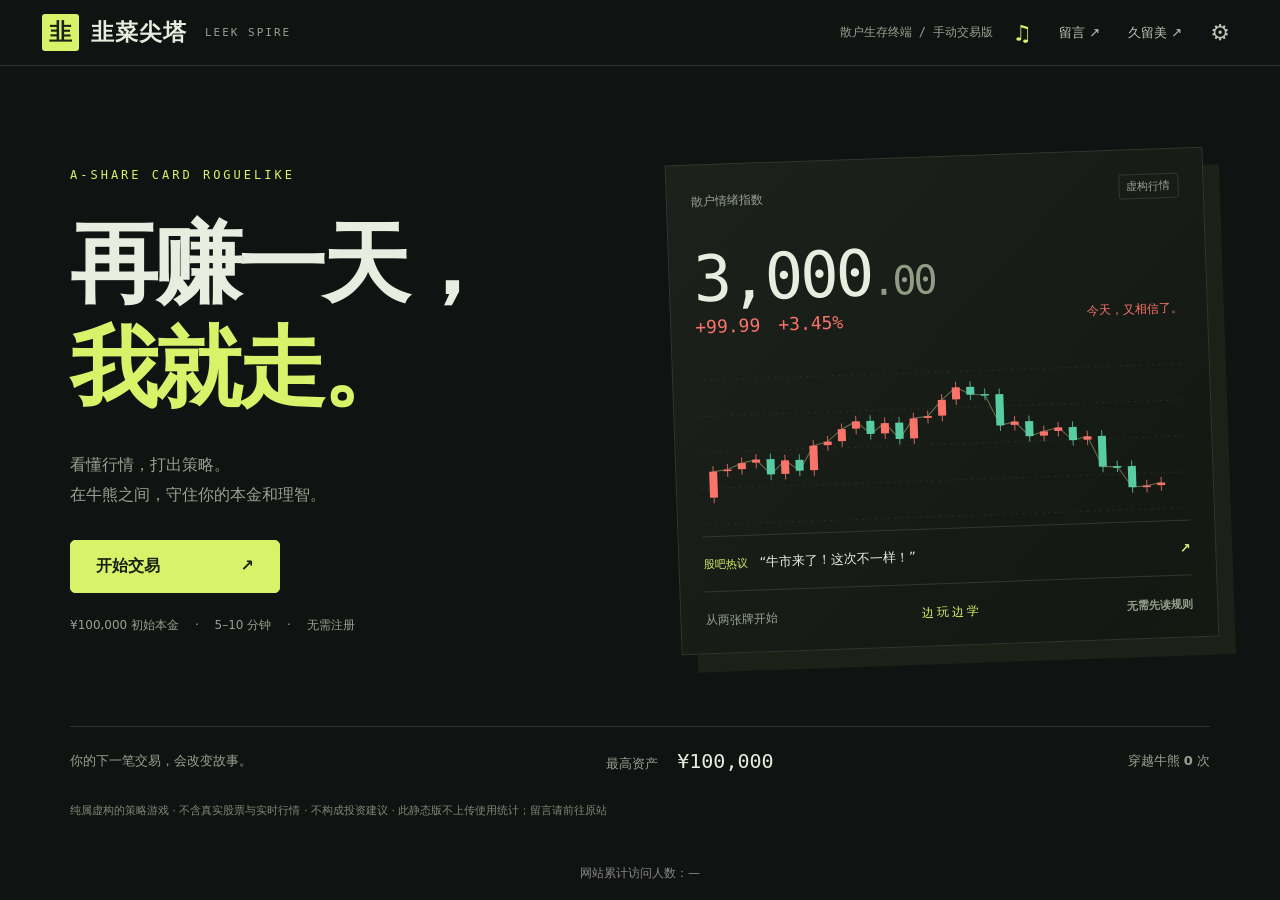
==== commit 86cf2e4f: "更新自建访客脚注，保留现行游戏包及版本来源" ====
--- a/index.html
+++ b/index.html
@@ -1,2 +1,57 @@
 <!doctype html>
-<html lang="zh-CN"><head><meta charset="UTF-8"><meta name="viewport" content="width=device-width, initial-scale=1"><meta name="theme-color" content="#101311"><meta name="description" content="A 股文化主题卡牌 Roguelike。看懂明日意图，控制仓位与贪婪，在疯牛顶部活下来。无需注册，随时开盘。"><title>韭菜尖塔 · 再赚一天就走</title><link rel="icon" type="image/svg+xml" href="data:image/svg+xml,%3Csvg xmlns='http://www.w3.org/2000/svg' viewBox='0 0 32 32'%3E%3Crect width='32' height='32' rx='7' fill='%23101311'/%3E%3Cpath d='M8 25V14m8 11V6m8 19V11' stroke='%23d8f36a' stroke-width='4'/%3E%3C/svg%3E"><link rel="stylesheet" href="./style.css?v=82ac3ff11395dbeeecb02c3d06dcb66bd310dc05"></head><body><div id="app"><header class="topbar"><a class="brand" href="./"><span class="logo">韭</span>韭菜尖塔 <small>LEEK SPIRE</small></a><span class="terminal-tag">散户生存终端 / v1.0</span></header><main class="welcome"><div class="eyebrow">A-SHARE CARD ROGUELIKE</div><h1>再赚一天，<br><em>我就走。</em></h1><p>看懂行情，打出策略。<br>在牛熊之间，守住你的本金和理智。</p><button class="primary" id="first-start">开始交易 ↗</button><div class="welcome-foot">¥100,000 初始本金 <span>·</span> 一局约 5–10 分钟 <span>·</span> 无需注册</div><div class="market-line"><span>今日散户指数</span><strong class="up">3,000.00 <small>+0.00%</small></strong><span>市场永远是对的。除了今天。</span></div></main></div><script type="module" src="./app.js?v=82ac3ff11395dbeeecb02c3d06dcb66bd310dc05"></script></body></html>
+<html lang="zh-CN"><head><meta charset="UTF-8"><meta name="viewport" content="width=device-width, initial-scale=1"><meta name="theme-color" content="#101311"><meta name="description" content="A 股文化主题卡牌 Roguelike。看懂明日意图，控制仓位与贪婪，在疯牛顶部活下来。无需注册，随时开盘。"><title>韭菜尖塔 · 再赚一天就走</title><link rel="icon" type="image/svg+xml" href="data:image/svg+xml,%3Csvg xmlns='http://www.w3.org/2000/svg' viewBox='0 0 32 32'%3E%3Crect width='32' height='32' rx='7' fill='%23101311'/%3E%3Cpath d='M8 25V14m8 11V6m8 19V11' stroke='%23d8f36a' stroke-width='4'/%3E%3C/svg%3E"><link rel="stylesheet" href="./style.css?v=82ac3ff11395dbeeecb02c3d06dcb66bd310dc05"></head><body><div id="app"><header class="topbar"><a class="brand" href="./"><span class="logo">韭</span>韭菜尖塔 <small>LEEK SPIRE</small></a><span class="terminal-tag">散户生存终端 / v1.0</span></header><main class="welcome"><div class="eyebrow">A-SHARE CARD ROGUELIKE</div><h1>再赚一天，<br><em>我就走。</em></h1><p>看懂行情，打出策略。<br>在牛熊之间，守住你的本金和理智。</p><button class="primary" id="first-start">开始交易 ↗</button><div class="welcome-foot">¥100,000 初始本金 <span>·</span> 一局约 5–10 分钟 <span>·</span> 无需注册</div><div class="market-line"><span>今日散户指数</span><strong class="up">3,000.00 <small>+0.00%</small></strong><span>市场永远是对的。除了今天。</span></div></main></div><script type="module" src="./app.js?v=82ac3ff11395dbeeecb02c3d06dcb66bd310dc05"></script><small data-site-count="leek-spire" style="display:block;text-align:center;color:#888;font:12px/1.5 system-ui,sans-serif;padding:6px 12px;">网站累计访问人数：—</small>
+
+<script>
+window.siteVisitorCountDisabled = () => localStorage.getItem('fx-girl-analytics') === 'off';
+/* 自建累计访客脚注：独立站点身份，不读取游戏存档或发送页面内容。 */
+(() => {
+  'use strict';
+  const lifetime = 90 * 24 * 60 * 60 * 1000;
+  const uuid = /^[0-9a-f]{8}-[0-9a-f]{4}-4[0-9a-f]{3}-[89ab][0-9a-f]{3}-[0-9a-f]{12}$/i;
+  async function mount(element, site, isDisabled = () => false) {
+    element.textContent = '网站累计访问人数：—';
+    const url = 'https://stats.gongfpp.icu/api/journey/v1/site-counts/' + encodeURIComponent(site);
+    let identity = null;
+    try {
+      if (navigator.doNotTrack !== '1' && window.doNotTrack !== '1' && navigator.globalPrivacyControl !== true && !isDisabled()) {
+        const key = 'site-visitor-count:v1:' + site;
+        const now = Date.now();
+        try { identity = JSON.parse(localStorage.getItem(key)); } catch (_) { /* 损坏的记录可以更新；存储禁用时保持只读。 */ }
+        if (!identity || !uuid.test(identity.visitorId) || !Number.isSafeInteger(identity.bornAt) || identity.bornAt > now || now - identity.bornAt >= lifetime) {
+          identity = { visitorId: crypto.randomUUID(), bornAt: now };
+          localStorage.setItem(key, JSON.stringify(identity));
+        }
+      }
+    } catch (_) { identity = null; }
+    let controller = new AbortController();
+    let timeout = setTimeout(() => controller.abort(), 8000);
+    const options = { credentials: 'omit', referrerPolicy: 'no-referrer', cache: 'no-store', signal: controller.signal };
+    try {
+      let response;
+      if (identity) {
+        try {
+          response = await fetch(url, { ...options, method: 'POST', headers: { 'Content-Type': 'application/json' }, body: JSON.stringify({ ...identity, path: location.pathname }) });
+        } catch (_) { /* 写入失败后仍可读取真实累计值。 */ }
+      }
+      if (!response || !response.ok) {
+        clearTimeout(timeout);
+        controller = new AbortController();
+        timeout = setTimeout(() => controller.abort(), 8000);
+        response = await fetch(url, { ...options, signal: controller.signal });
+      }
+      if (!response.ok) return;
+      const result = await response.json();
+      if (result.version === 1 && result.site === site && Number.isSafeInteger(result.total) && result.total >= 0) {
+        element.textContent = '网站累计访问人数：' + result.total.toLocaleString('zh-CN');
+      }
+    } catch (_) { /* 无可靠结果时保留破折号，不伪造零。 */ }
+    finally { clearTimeout(timeout); }
+  }
+  window.SiteVisitorCount = { mount };
+  document.querySelectorAll('[data-site-count]').forEach(element => {
+    mount(element, element.dataset.siteCount, () => typeof window.siteVisitorCountDisabled === 'function' && window.siteVisitorCountDisabled());
+  });
+})();
+
+</script>
+</body></html>
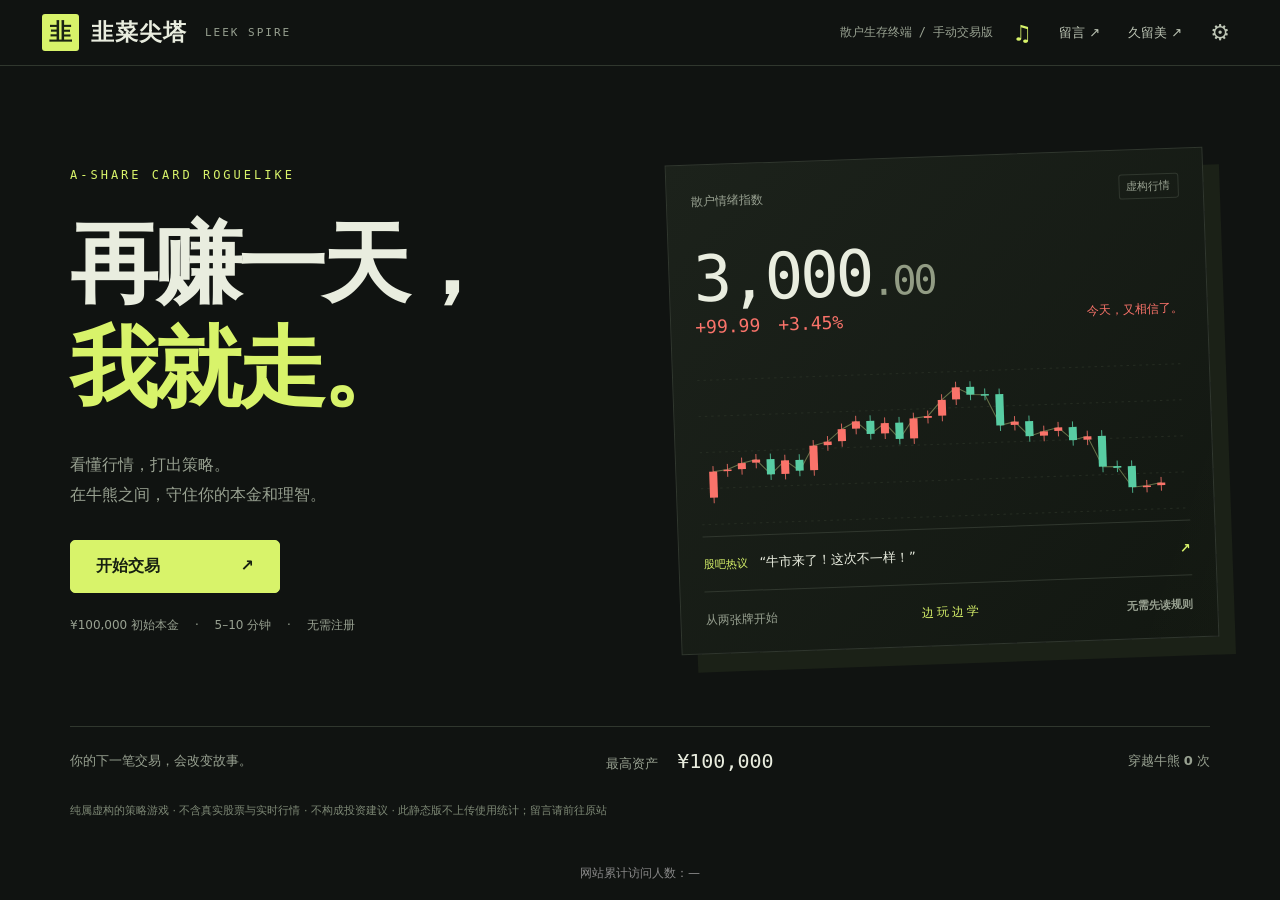
==== commit eb695dec: "同步生产入口校验和匿名请求字段" ====
--- a/index.html
+++ b/index.html
@@ -6,10 +6,38 @@
 /* 自建累计访客脚注：独立站点身份，不读取游戏存档或发送页面内容。 */
 (() => {
   'use strict';
+  // 与自建服务的公开站点登记一致；本地与预览页不创建或发送身份。
+const GH='https://gongfpp.github.io', DAY=86400000;
+const gh=path=>[{origin:GH,path,prefix:true}];
+const SITE_REGISTRY=Object.freeze({
+ 'cyber-handwarmer':[{origin:'https://warm.gongfpp.icu',path:'/',prefix:false}],
+ itsme:[{origin:'https://gongfpp.icu',path:'/',prefix:false},{origin:GH,path:'/',prefix:false}],
+ novelfish:gh('/NovelFish/'),
+ 'monkey-shakespeare':gh('/monkey-shakespeare-web/'),
+ 'hr-monster':gh('/hr-monster-web/'),
+ 'rps-mind-arena':gh('/rps-mind-arena-web/'),
+ 'monster-service-center':gh('/monster-service-center-web/'),
+ 'flappy-bird':gh('/flappy-bird-godot/'),
+ cinderweave:gh('/cinderweave-godot/'),
+ 'hyouka-campus':gh('/hyouka-campus-3d/'),
+ 'leek-spire':[...gh('/leek-spire-pages/'),{origin:'https://leek-spire.gongfpp.chatgpt.site',path:'/',prefix:false},{origin:'https://leek-spire.gongfpp.chatgpt.site',path:'/fx.html',prefix:false}],
+ 'one-bar-left':gh('/one-bar-left/'),
+ 'kurumi-rewrite':gh('/kurumi-fx-rewrite/'),
+ 'poor-map':gh('/poor-map/'),
+ 'stock-workbench':[{origin:'https://stock.gongfpp.icu',path:'/',prefix:true}],
+ 'one-life':[{origin:'https://one-life.gongfpp.icu',path:'/',prefix:true}],
+});
+for(const entries of Object.values(SITE_REGISTRY)){for(const entry of entries)Object.freeze(entry);Object.freeze(entries);}
+function registeredPath(site,origin,path){
+ if(typeof path!=='string'||path.length>512||!path.startsWith('/')||/[?#\\\u0000-\u0020]/.test(path)||/%(?:2e|2f|5c|00)/i.test(path)||path.split('/').some(x=>x==='.'||x==='..'))return false;
+ return Object.hasOwn(SITE_REGISTRY,site)&&SITE_REGISTRY[site].some(r=>r.origin===origin&&(r.prefix?path.startsWith(r.path):path===r.path));
+}
+
   const lifetime = 90 * 24 * 60 * 60 * 1000;
   const uuid = /^[0-9a-f]{8}-[0-9a-f]{4}-4[0-9a-f]{3}-[89ab][0-9a-f]{3}-[0-9a-f]{12}$/i;
   async function mount(element, site, isDisabled = () => false) {
     element.textContent = '网站累计访问人数：—';
+    if (!registeredPath(site, location.origin, location.pathname)) return;
     const url = 'https://stats.gongfpp.icu/api/journey/v1/site-counts/' + encodeURIComponent(site);
     let identity = null;
     try {
@@ -30,7 +58,7 @@
       let response;
       if (identity) {
         try {
-          response = await fetch(url, { ...options, method: 'POST', headers: { 'Content-Type': 'application/json' }, body: JSON.stringify({ ...identity, path: location.pathname }) });
+          response = await fetch(url, { ...options, method: 'POST', headers: { 'Content-Type': 'application/json' }, body: JSON.stringify({ visitorId: identity.visitorId, bornAt: identity.bornAt, path: location.pathname }) });
         } catch (_) { /* 写入失败后仍可读取真实累计值。 */ }
       }
       if (!response || !response.ok) {
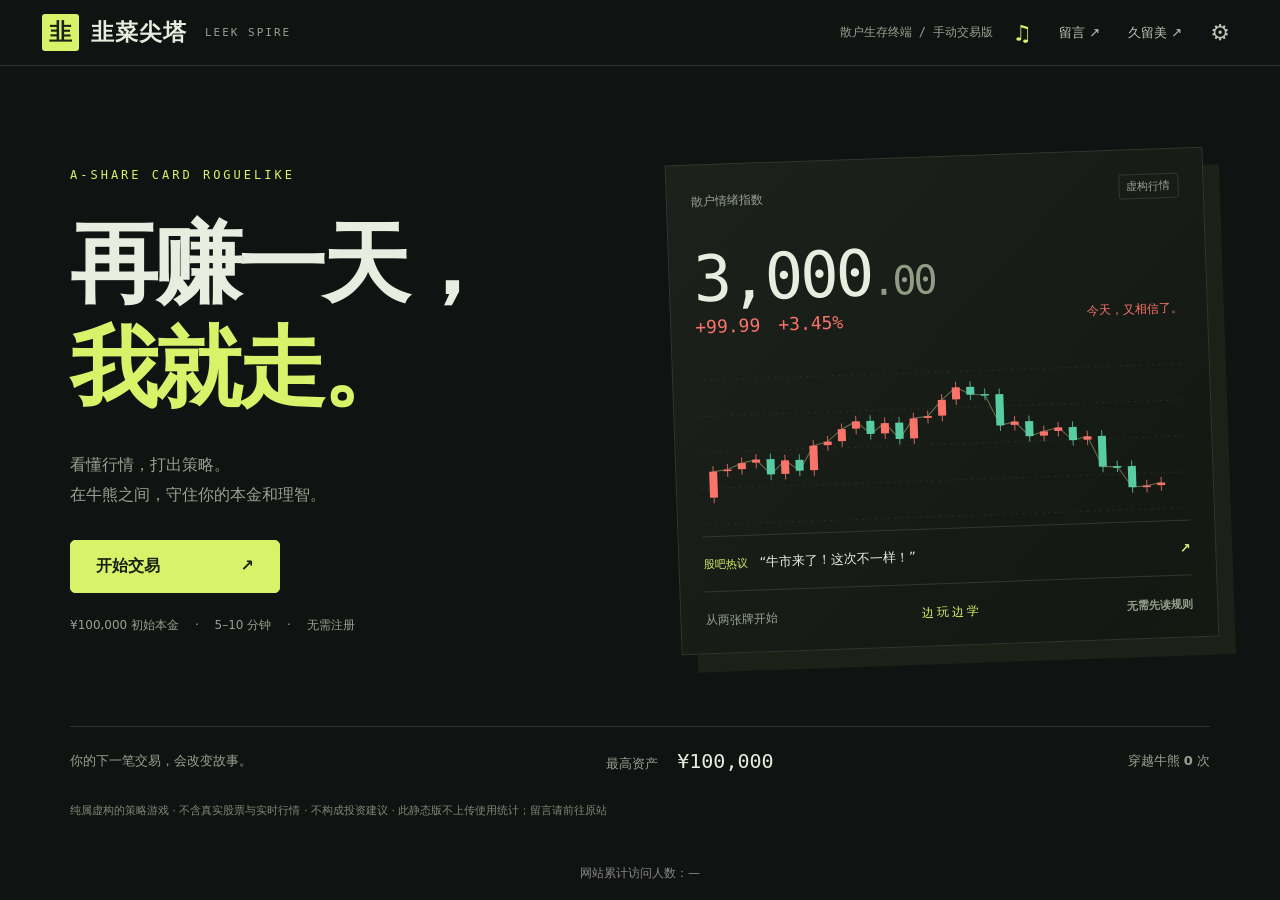
==== commit eda5005e: "遵循卡牌主页统计偏好并同步外壳校验值" ====
--- a/index.html
+++ b/index.html
@@ -2,7 +2,7 @@
 <html lang="zh-CN"><head><meta charset="UTF-8"><meta name="viewport" content="width=device-width, initial-scale=1"><meta name="theme-color" content="#101311"><meta name="description" content="A 股文化主题卡牌 Roguelike。看懂明日意图，控制仓位与贪婪，在疯牛顶部活下来。无需注册，随时开盘。"><title>韭菜尖塔 · 再赚一天就走</title><link rel="icon" type="image/svg+xml" href="data:image/svg+xml,%3Csvg xmlns='http://www.w3.org/2000/svg' viewBox='0 0 32 32'%3E%3Crect width='32' height='32' rx='7' fill='%23101311'/%3E%3Cpath d='M8 25V14m8 11V6m8 19V11' stroke='%23d8f36a' stroke-width='4'/%3E%3C/svg%3E"><link rel="stylesheet" href="./style.css?v=82ac3ff11395dbeeecb02c3d06dcb66bd310dc05"></head><body><div id="app"><header class="topbar"><a class="brand" href="./"><span class="logo">韭</span>韭菜尖塔 <small>LEEK SPIRE</small></a><span class="terminal-tag">散户生存终端 / v1.0</span></header><main class="welcome"><div class="eyebrow">A-SHARE CARD ROGUELIKE</div><h1>再赚一天，<br><em>我就走。</em></h1><p>看懂行情，打出策略。<br>在牛熊之间，守住你的本金和理智。</p><button class="primary" id="first-start">开始交易 ↗</button><div class="welcome-foot">¥100,000 初始本金 <span>·</span> 一局约 5–10 分钟 <span>·</span> 无需注册</div><div class="market-line"><span>今日散户指数</span><strong class="up">3,000.00 <small>+0.00%</small></strong><span>市场永远是对的。除了今天。</span></div></main></div><script type="module" src="./app.js?v=82ac3ff11395dbeeecb02c3d06dcb66bd310dc05"></script><small data-site-count="leek-spire" style="display:block;text-align:center;color:#888;font:12px/1.5 system-ui,sans-serif;padding:6px 12px;">网站累计访问人数：—</small>
 
 <script>
-window.siteVisitorCountDisabled = () => localStorage.getItem('fx-girl-analytics') === 'off';
+window.siteVisitorCountDisabled = () => JSON.parse(localStorage.getItem('leek-spire-v1') || '{}')?.prefs?.analytics === false;
 /* 自建累计访客脚注：独立站点身份，不读取游戏存档或发送页面内容。 */
 (() => {
   'use strict';
